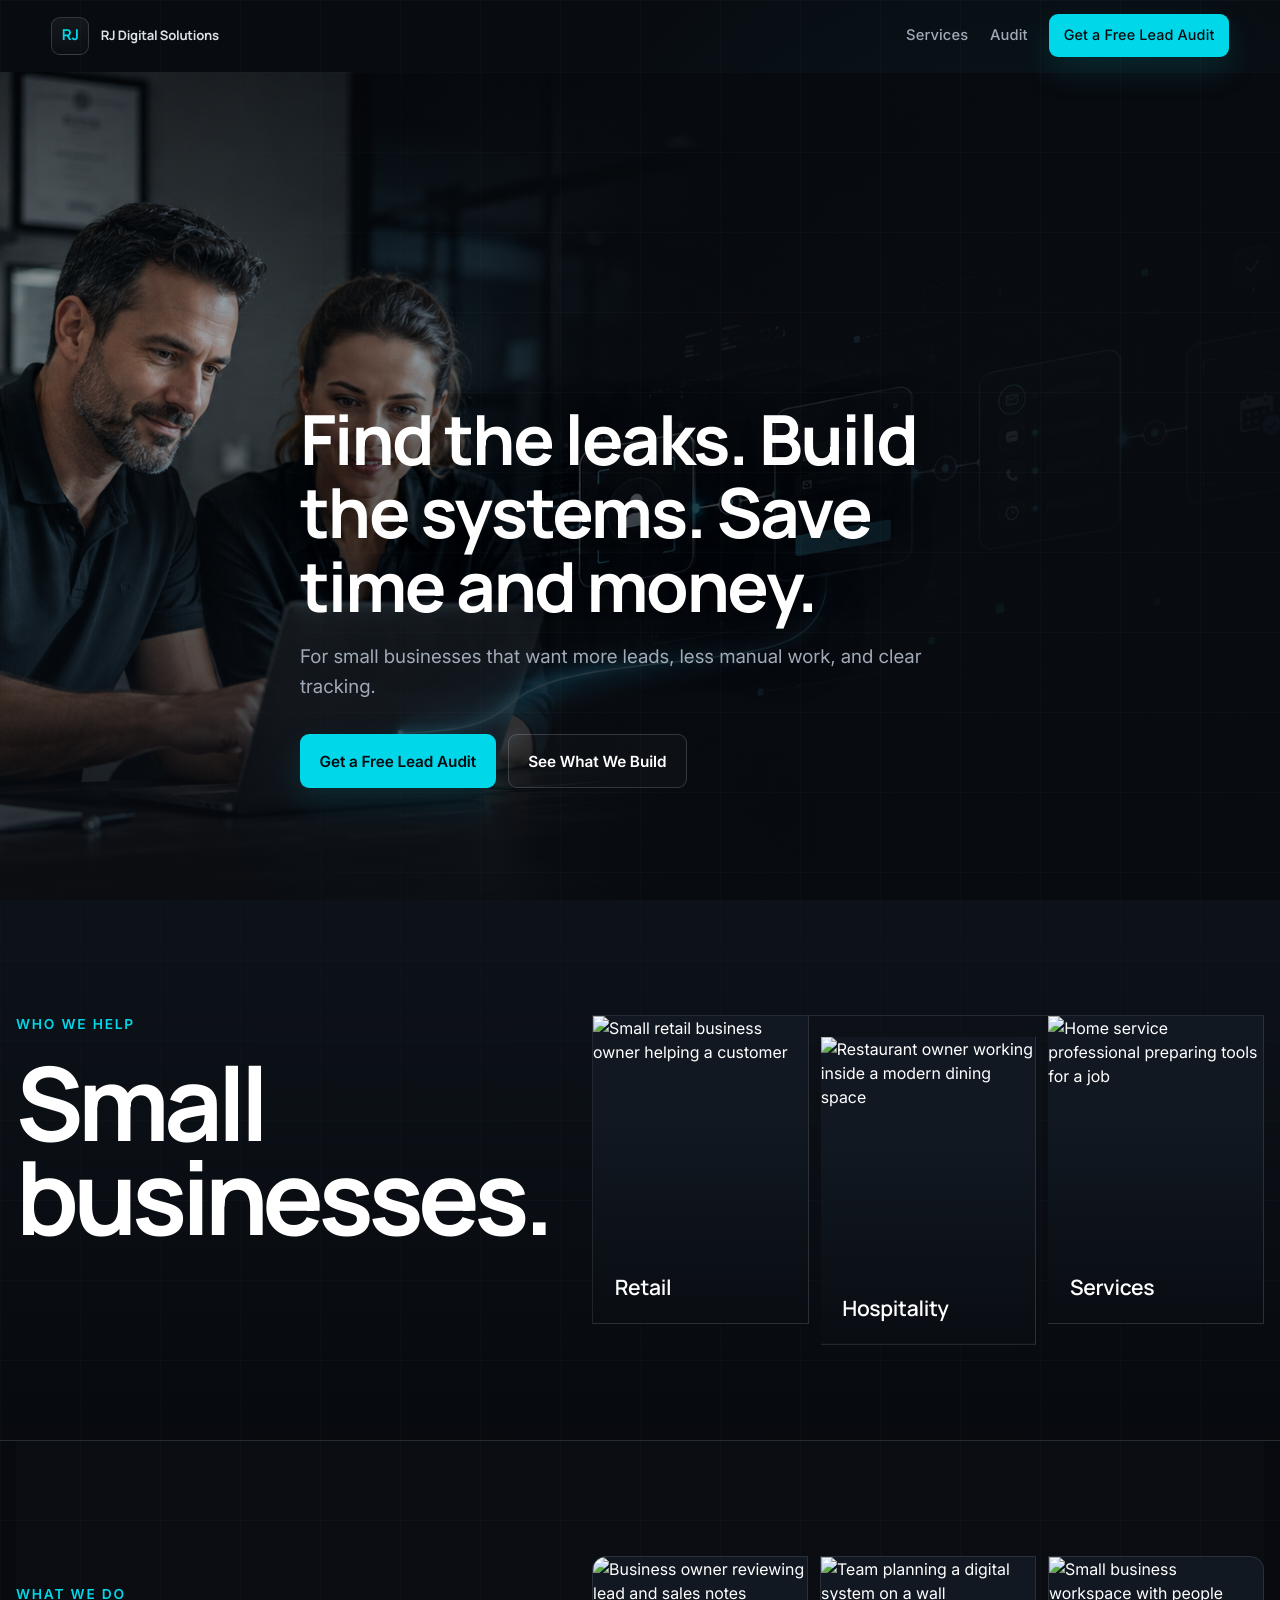
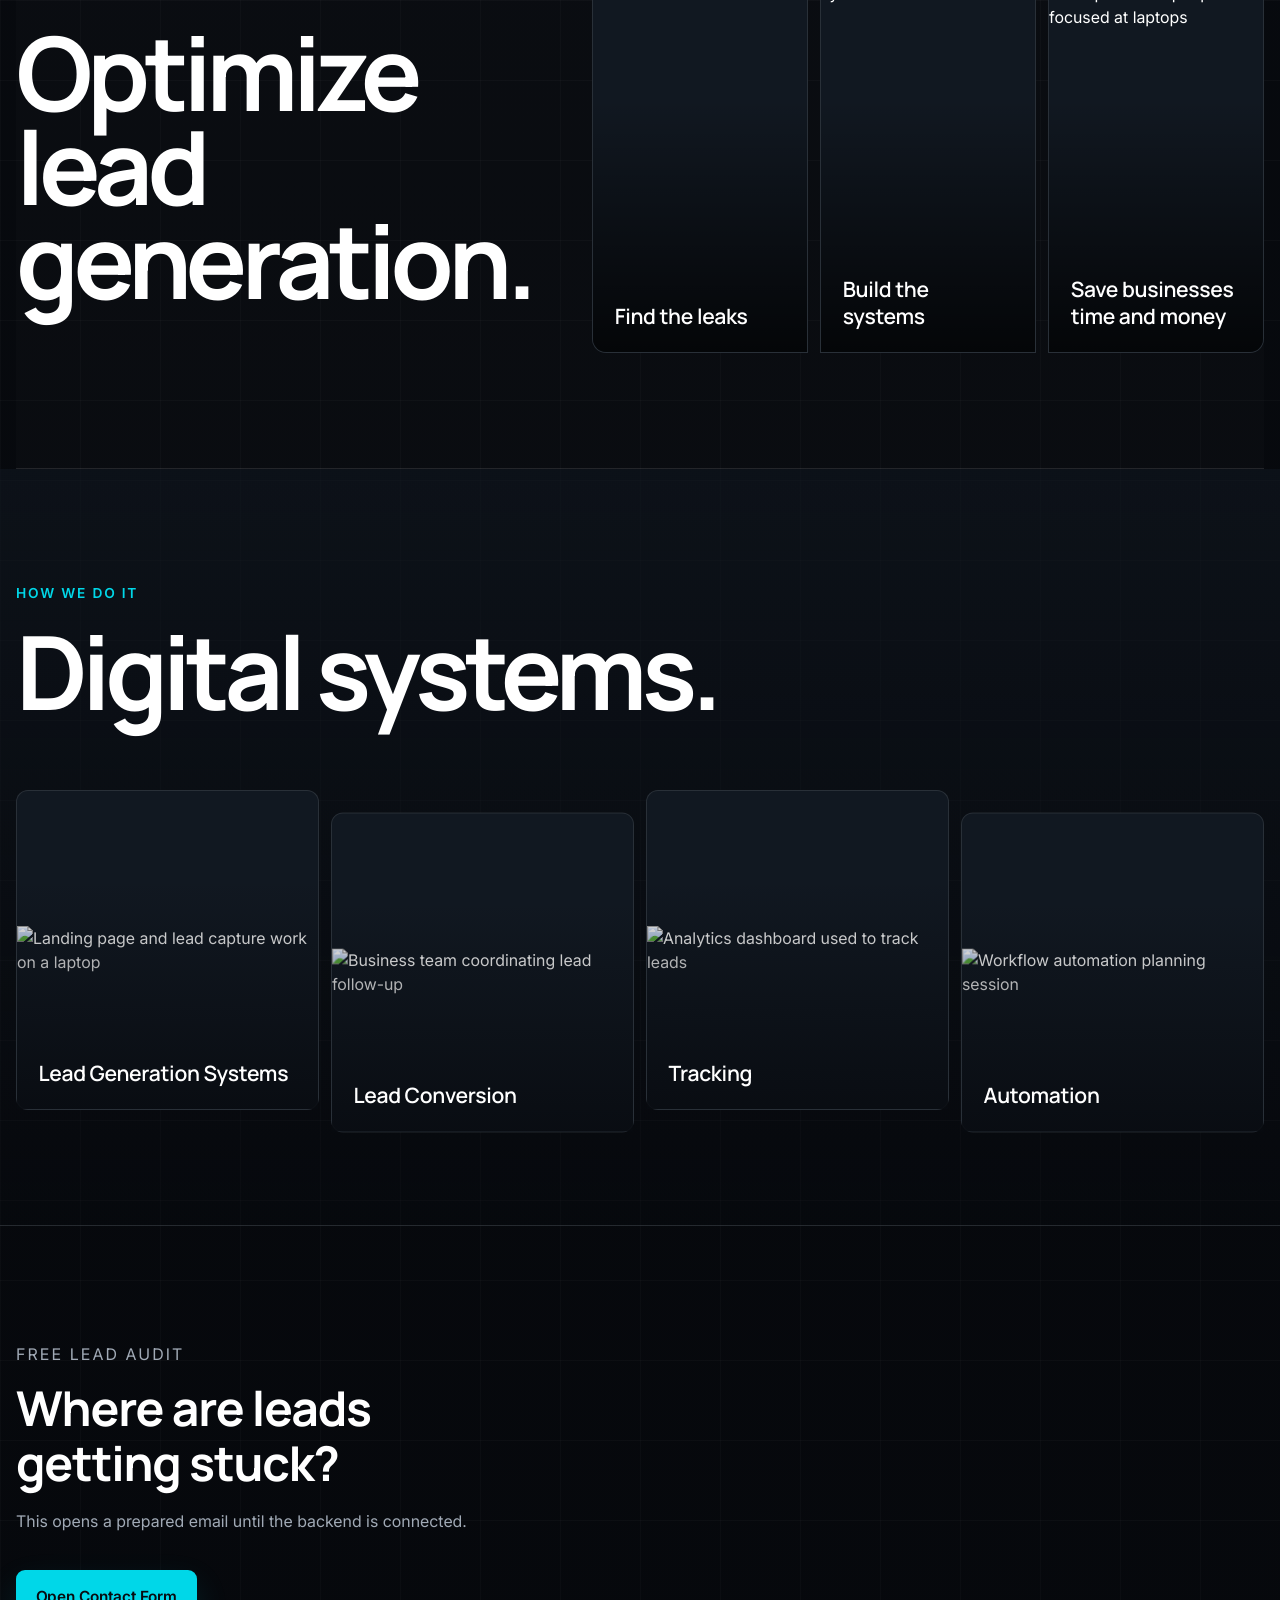
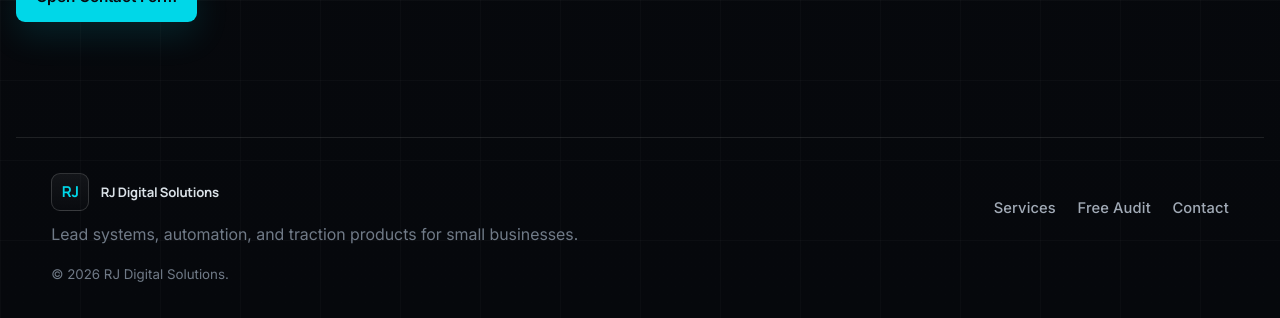
==== index.html @ 37d83371 "Clarify sections and fix service hover menus" ====
<!doctype html>
<html lang="en">
  <head>
    <meta charset="utf-8">
    <meta name="viewport" content="width=device-width, initial-scale=1">
    <title>RJ Digital Solutions | Lead Systems for Service Businesses</title>
    <meta
      name="description"
      content="RJ Digital Solutions helps small businesses find lead leaks, build lead systems, save time, and save money."
    >
    <link rel="canonical" href="https://github.com/jaretpetras/RJ-Digital-Solutions-Website">
    <meta property="og:title" content="RJ Digital Solutions | Lead Systems for Service Businesses">
    <meta property="og:description" content="Find the leaks. Build the systems. Save time and money for small businesses.">
    <meta property="og:type" content="website">
    <meta name="twitter:card" content="summary">
    <link rel="icon" href="assets/favicon.svg" type="image/svg+xml">
    <link rel="preload" href="assets/hero-business-system.png" as="image" fetchpriority="high">
    <link rel="preconnect" href="https://fonts.googleapis.com">
    <link rel="preconnect" href="https://fonts.gstatic.com" crossorigin>
    <link href="https://fonts.googleapis.com/css2?family=Inter:wght@400;500;600&family=Manrope:wght@600;700&display=swap" rel="stylesheet">
    <link rel="stylesheet" href="styles.css">
    <script src="script.js" type="module"></script>
  </head>
  <body>
    <a class="skip-link" href="#main">Skip to content</a>

    <header class="site-header" data-header>
      <a class="brand" href="#top" aria-label="RJ Digital Solutions home">
        <span class="brand-mark" aria-hidden="true">RJ</span>
        <span class="brand-text">RJ Digital Solutions</span>
      </a>

      <button class="menu-toggle" type="button" aria-expanded="false" aria-controls="site-nav" data-menu-toggle>
        <span></span>
        <span></span>
        <span></span>
        <span class="sr-only">Open navigation</span>
      </button>

      <nav class="site-nav" id="site-nav" aria-label="Main navigation" data-nav>
        <a href="#services">Services</a>
        <a href="#lead-audit">Audit</a>
        <a class="nav-cta" href="#lead-audit" data-track="cta_click" data-track-label="header">Get a Free Lead Audit</a>
      </nav>
    </header>

    <main id="main">
      <section class="hero compact-hero" id="top">
        <img
          class="hero-bg"
          src="assets/hero-business-system.png"
          alt="Small business owners reviewing an automated lead system on a laptop"
          fetchpriority="high"
        >
        <div class="hero-copy reveal">
          <h1>Find the leaks. Build the systems. Save time and money.</h1>
          <p class="hero-lede">For small businesses that want more leads, less manual work, and clear tracking.</p>
          <div class="hero-actions" aria-label="Primary actions">
            <a class="button primary" href="#lead-audit" data-track="cta_click" data-track-label="hero">Get a Free Lead Audit</a>
            <a class="button secondary" href="#services">See What We Build</a>
          </div>
        </div>
      </section>

      <section class="section who-section reveal">
        <div class="section-kicker">
          <p class="eyebrow">Who we help</p>
          <h2>Small businesses.</h2>
        </div>
        <div class="who-content">
          <div class="business-gallery" aria-label="Examples of small businesses RJ Digital Solutions helps">
            <figure>
              <img src="https://images.unsplash.com/photo-1556742049-0cfed4f6a45d?auto=format&fit=crop&w=1200&q=82" alt="Small retail business owner helping a customer">
              <figcaption>Retail</figcaption>
            </figure>
            <figure>
              <img src="https://images.unsplash.com/photo-1555396273-367ea4eb4db5?auto=format&fit=crop&w=1000&q=82" alt="Restaurant owner working inside a modern dining space">
              <figcaption>Hospitality</figcaption>
            </figure>
            <figure>
              <img src="https://images.unsplash.com/photo-1621905251189-08b45d6a269e?auto=format&fit=crop&w=1000&q=82" alt="Home service professional preparing tools for a job">
              <figcaption>Services</figcaption>
            </figure>
          </div>
        </div>
      </section>

      <section class="section offer-section reveal">
        <div class="section-kicker">
          <p class="eyebrow">What we do</p>
          <h2>Optimize lead generation.</h2>
        </div>
        <div class="photo-panel-grid what-do-grid">
          <article>
            <img src="https://images.unsplash.com/photo-1551836022-d5d88e9218df?auto=format&fit=crop&w=1000&q=82" alt="Business owner reviewing lead and sales notes">
            <h3>Find the leaks</h3>
          </article>
          <article>
            <img src="https://images.unsplash.com/photo-1552664730-d307ca884978?auto=format&fit=crop&w=1000&q=82" alt="Team planning a digital system on a wall">
            <h3>Build the systems</h3>
          </article>
          <article>
            <img src="https://images.unsplash.com/photo-1497366754035-f200968a6e72?auto=format&fit=crop&w=1000&q=82" alt="Small business workspace with people focused at laptops">
            <h3>Save businesses time and money</h3>
          </article>
        </div>
      </section>

      <section class="section service-menu reveal" id="services">
        <div class="service-menu-heading">
          <p class="eyebrow">How we do it</p>
          <h2>Digital systems.</h2>
        </div>

        <div class="category-grid">
          <article>
            <img src="https://images.unsplash.com/photo-1516321318423-f06f85e504b3?auto=format&fit=crop&w=900&q=82" alt="Landing page and lead capture work on a laptop">
            <h3>Lead Generation Systems</h3>
            <div class="category-details">
              <span>Includes</span>
              <ul>
                <li>Conversion Website / Landing Page</li>
                <li>Lead Capture System</li>
                <li>Local SEO / Google Business Profile</li>
                <li>Review Generation System</li>
              </ul>
              <a href="#lead-audit" data-service="Lead Generation Systems" data-track="service_interest">Choose this</a>
            </div>
          </article>
          <article>
            <img src="https://images.unsplash.com/photo-1521737604893-d14cc237f11d?auto=format&fit=crop&w=900&q=82" alt="Business team coordinating lead follow-up">
            <h3>Lead Conversion</h3>
            <div class="category-details">
              <span>Includes</span>
              <ul>
                <li>Automated Follow-Up System</li>
                <li>Booking System</li>
                <li>Reactivation Campaigns</li>
                <li>Lead Handoff</li>
              </ul>
              <a href="#lead-audit" data-service="Lead Conversion" data-track="service_interest">Choose this</a>
            </div>
          </article>
          <article>
            <img src="https://images.unsplash.com/photo-1551288049-bebda4e38f71?auto=format&fit=crop&w=900&q=82" alt="Analytics dashboard used to track leads">
            <h3>Tracking</h3>
            <div class="category-details">
              <span>Includes</span>
              <ul>
                <li>CRM / Pipeline Setup</li>
                <li>Reporting Dashboard</li>
                <li>Lead Source Tracking</li>
                <li>Pipeline Visibility</li>
              </ul>
              <a href="#lead-audit" data-service="Tracking" data-track="service_interest">Choose this</a>
            </div>
          </article>
          <article>
            <img src="https://images.unsplash.com/photo-1517245386807-bb43f82c33c4?auto=format&fit=crop&w=900&q=82" alt="Workflow automation planning session">
            <h3>Automation</h3>
            <div class="category-details">
              <span>Includes</span>
              <ul>
                <li>Forms and Intake</li>
                <li>Notifications and Routing</li>
                <li>Email / SMS Follow-Up</li>
                <li>Reminders and Confirmations</li>
              </ul>
              <a href="#lead-audit" data-service="Automation" data-track="service_interest">Choose this</a>
            </div>
          </article>
        </div>
      </section>

      <section class="form-section reveal" id="lead-audit">
        <div class="form-intro">
          <p class="eyebrow">Free lead audit</p>
          <h2>Where are leads getting stuck?</h2>
          <p>This opens a prepared email until the backend is connected.</p>
          <button class="button primary form-toggle" type="button" aria-expanded="false" aria-controls="audit-form-panel" data-form-toggle>
            Open Contact Form
          </button>
        </div>

        <div class="form-panel" id="audit-form-panel" hidden data-form-panel>
          <form class="audit-form" novalidate data-audit-form>
            <div class="honeypot" aria-hidden="true">
              <label for="company-url">Company URL</label>
              <input id="company-url" name="companyUrl" type="text" tabindex="-1" autocomplete="off">
            </div>

            <input type="hidden" name="serviceInterest" data-service-interest>

            <div class="field">
              <label for="full-name">Full name</label>
              <input id="full-name" name="fullName" type="text" autocomplete="name" required>
              <p class="field-error" id="full-name-error"></p>
            </div>

            <div class="field">
              <label for="business-name">Business</label>
              <input id="business-name" name="businessName" type="text" autocomplete="organization" required>
              <p class="field-error" id="business-name-error"></p>
            </div>

            <div class="field">
              <label for="email-address">Email</label>
              <input id="email-address" name="emailAddress" type="email" autocomplete="email" required>
              <p class="field-error" id="email-address-error"></p>
            </div>

            <div class="field">
              <label for="phone-number">Phone</label>
              <input id="phone-number" name="phoneNumber" type="tel" autocomplete="tel" required>
              <p class="field-error" id="phone-number-error"></p>
            </div>

            <div class="field">
              <label for="business-website">Website or social profile</label>
              <input id="business-website" name="businessWebsite" type="url" autocomplete="url" placeholder="https://example.com" required>
              <p class="field-error" id="business-website-error"></p>
            </div>

            <div class="field">
              <label for="lead-volume">Approx. monthly lead volume</label>
              <input id="lead-volume" name="leadVolume" type="text" placeholder="Example: 20-50 leads/month" required>
              <p class="field-error" id="lead-volume-error"></p>
            </div>

            <div class="field full">
              <label for="lead-challenge">What do you want help with?</label>
              <textarea id="lead-challenge" name="leadChallenge" rows="4" placeholder="Lead leaks, website, follow-up, booking, CRM, reviews, local SEO, social media traction..." required></textarea>
              <p class="field-error" id="lead-challenge-error"></p>
            </div>

            <div class="form-status" role="status" aria-live="polite" data-form-status></div>
            <button class="button primary submit-button" type="submit" data-submit-button data-track="form_submit_click">Request My Free Lead Audit</button>
          </form>
        </div>
      </section>
    </main>

    <footer class="site-footer">
      <div>
        <a class="brand" href="#top" aria-label="RJ Digital Solutions home">
          <span class="brand-mark" aria-hidden="true">RJ</span>
          <span class="brand-text">RJ Digital Solutions</span>
        </a>
        <p>Lead systems, automation, and traction products for small businesses.</p>
      </div>
      <nav class="footer-links" aria-label="Footer navigation">
        <a href="#services">Services</a>
        <a href="#lead-audit">Free Audit</a>
        <a href="mailto:hello@rjdigitalsolutions.com">Contact</a>
      </nav>
      <small>&copy; <span data-year></span> RJ Digital Solutions.</small>
    </footer>
  </body>
</html>
---- styles.css ----
:root {
  color-scheme: dark;
  --bg: #080b10;
  --bg-2: #0c1118;
  --surface: #111821;
  --surface-2: #0e141c;
  --text: #ffffff;
  --soft-text: #dbe2e8;
  --muted: #a1aab6;
  --dim: #707a87;
  --line: rgba(255, 255, 255, 0.1);
  --line-strong: rgba(255, 255, 255, 0.16);
  --cyan: #00d7e8;
  --cyan-hover: #22e4f2;
  --cyan-soft: rgba(0, 215, 232, 0.1);
  --cyan-line: rgba(0, 215, 232, 0.42);
  --success: #4ade80;
  --error: #ff8a8a;
  --max: 1320px;
  --pad: clamp(1rem, 4vw, 4rem);
  --font-body: "Inter", sans-serif;
  --font-display: "Manrope", sans-serif;
  --tracking-tight: -0.03em;
  --tracking-subtle: -0.015em;
  --tracking-label: 0.13em;
  --hero-size: clamp(4rem, 5.4vw, 4.5rem);
  --section-title-size: clamp(2.5rem, 3.8vw, 3rem);
  --card-title-size: clamp(1.25rem, 1.65vw, 1.5rem);
  --body-size: clamp(1rem, 1.2vw, 1.125rem);
  --caption-size: clamp(0.75rem, 0.9vw, 0.875rem);
}

* {
  box-sizing: border-box;
}

html {
  scroll-behavior: smooth;
}

body {
  min-width: 320px;
  margin: 0;
  overflow-x: hidden;
  background:
    linear-gradient(rgba(255, 255, 255, 0.022) 1px, transparent 1px),
    linear-gradient(90deg, rgba(255, 255, 255, 0.018) 1px, transparent 1px),
    radial-gradient(circle at 78% 10%, rgba(0, 215, 232, 0.075), transparent 32rem),
    linear-gradient(180deg, var(--bg) 0%, #06080c 100%);
  background-size: 80px 80px, 80px 80px, auto, auto;
  color: var(--text);
  font-family: var(--font-body);
  line-height: 1.5;
  text-rendering: geometricPrecision;
}

main {
  display: grid;
  gap: 0;
}

body.menu-open {
  overflow: hidden;
}

a {
  color: inherit;
}

button,
input,
textarea {
  font: inherit;
}

img {
  max-width: 100%;
}

.sr-only {
  position: absolute;
  width: 1px;
  height: 1px;
  overflow: hidden;
  clip: rect(0, 0, 0, 0);
  white-space: nowrap;
}

.skip-link {
  position: absolute;
  left: 1rem;
  top: -4rem;
  z-index: 40;
  border-radius: 8px;
  background: var(--cyan);
  color: var(--bg);
  padding: 0.75rem 1rem;
  font-weight: 600;
}

.skip-link:focus {
  top: 1rem;
}

:focus-visible {
  outline: 2px solid var(--cyan);
  outline-offset: 4px;
}

.site-header {
  position: sticky;
  top: 0;
  z-index: 30;
  display: flex;
  align-items: center;
  justify-content: space-between;
  gap: 1.25rem;
  min-height: 72px;
  padding: 0.78rem var(--pad);
  background: rgba(8, 11, 16, 0);
  border-bottom: 1px solid transparent;
  backdrop-filter: blur(0);
  transition: background 220ms ease, border-color 220ms ease, backdrop-filter 220ms ease;
}

.site-header.scrolled,
.menu-open .site-header {
  background: rgba(8, 11, 16, 0.9);
  border-bottom-color: var(--line);
  backdrop-filter: blur(18px);
}

.brand {
  display: inline-flex;
  align-items: center;
  gap: 0.72rem;
  min-height: 44px;
  text-decoration: none;
}

.brand-mark {
  display: grid;
  width: 38px;
  height: 38px;
  place-items: center;
  border: 1px solid var(--line-strong);
  border-radius: 9px;
  background: linear-gradient(180deg, rgba(255, 255, 255, 0.055), rgba(255, 255, 255, 0.015));
  color: var(--cyan);
  font-family: var(--font-display);
  font-size: 0.94rem;
  font-weight: 700;
  letter-spacing: -0.02em;
}

.brand-text {
  color: var(--soft-text);
  font-family: var(--font-display);
  font-size: 0.82rem;
  font-weight: 700;
  letter-spacing: -0.02em;
}

.site-nav,
.footer-links {
  display: flex;
  align-items: center;
  gap: clamp(0.7rem, 1.7vw, 1.35rem);
}

.site-nav a,
.footer-links a {
  color: var(--muted);
  font-family: var(--font-body);
  font-size: 0.92rem;
  font-weight: 500;
  letter-spacing: 0.01em;
  text-decoration: none;
  transition: color 160ms ease, border-color 160ms ease, background 160ms ease;
}

.site-nav a:hover,
.footer-links a:hover {
  color: var(--text);
}

.button,
.nav-cta {
  display: inline-flex;
  align-items: center;
  justify-content: center;
  min-height: 52px;
  border: 0;
  border-radius: 9px;
  padding: 0.9rem 1.22rem;
  font-family: var(--font-body);
  font-size: 0.96rem;
  font-weight: 600;
  letter-spacing: -0.005em;
  text-decoration: none;
  white-space: nowrap;
  cursor: pointer;
  transition: transform 160ms ease, background 160ms ease, border-color 160ms ease, color 160ms ease;
}

.nav-cta {
  min-height: 42px;
  padding: 0.68rem 0.9rem;
  font-size: 0.9rem !important;
}

.button.primary,
.nav-cta {
  background: var(--cyan);
  color: var(--bg) !important;
  box-shadow: 0 14px 34px rgba(0, 215, 232, 0.12);
}

.button.primary:hover,
.nav-cta:hover {
  background: var(--cyan-hover);
}

.button.secondary {
  border: 1px solid var(--line-strong);
  background: rgba(255, 255, 255, 0.025);
  color: var(--text);
}

.button.secondary:hover {
  border-color: rgba(255, 255, 255, 0.28);
  background: rgba(255, 255, 255, 0.06);
}

.button:hover,
.nav-cta:hover {
  transform: translateY(-1px);
}

.menu-toggle {
  display: none;
  position: relative;
  width: 46px;
  height: 46px;
  align-items: center;
  justify-content: center;
  border: 1px solid var(--line);
  border-radius: 9px;
  background: rgba(255, 255, 255, 0.04);
  color: var(--text);
}

.menu-toggle span:not(.sr-only) {
  position: absolute;
  width: 19px;
  height: 2px;
  border-radius: 99px;
  background: currentColor;
  transition: transform 180ms ease, opacity 180ms ease;
}

.menu-toggle span:nth-child(1) {
  transform: translateY(-6px);
}

.menu-toggle span:nth-child(3) {
  transform: translateY(6px);
}

.menu-toggle[aria-expanded="true"] span:nth-child(1) {
  transform: rotate(45deg);
}

.menu-toggle[aria-expanded="true"] span:nth-child(2) {
  opacity: 0;
}

.menu-toggle[aria-expanded="true"] span:nth-child(3) {
  transform: rotate(-45deg);
}

.hero,
.section,
.solutions,
.final-cta,
.form-section {
  width: min(var(--max), calc(100% - 2rem));
  margin: 0 auto;
}

.hero {
  position: relative;
  display: grid;
  width: 100%;
  max-width: none;
  grid-template-columns: minmax(var(--pad), 1fr) minmax(0, 680px) minmax(var(--pad), 1fr);
  align-items: end;
  min-height: calc(100vh - 72px);
  overflow: hidden;
  padding: clamp(7rem, 13vw, 10rem) 0 clamp(4rem, 9vw, 7rem);
  isolation: isolate;
}

.hero::before,
.hero::after {
  position: absolute;
  inset: 0;
  z-index: 1;
  content: "";
  pointer-events: none;
}

.hero::before {
  background:
    linear-gradient(90deg, rgba(8, 11, 16, 0.08) 0%, rgba(8, 11, 16, 0.42) 42%, rgba(8, 11, 16, 0.88) 72%, rgba(8, 11, 16, 0.96) 100%),
    linear-gradient(180deg, rgba(8, 11, 16, 0.36) 0%, transparent 34%, rgba(8, 11, 16, 0.82) 100%);
}

.hero::after {
  background:
    linear-gradient(rgba(255, 255, 255, 0.025) 1px, transparent 1px),
    linear-gradient(90deg, rgba(255, 255, 255, 0.02) 1px, transparent 1px);
  background-size: 80px 80px;
  mask-image: linear-gradient(90deg, transparent, black 45%, black);
}

.hero-bg {
  position: absolute;
  inset: 0;
  z-index: 0;
  width: 100%;
  height: 100%;
  object-fit: cover;
  object-position: center;
}

.compact-hero {
  min-height: calc(100vh - 72px);
}

.eyebrow {
  margin: 0 0 0.9rem;
  color: var(--cyan);
  font-family: var(--font-body);
  font-size: clamp(0.75rem, 0.88vw, 0.82rem);
  font-weight: 600;
  letter-spacing: var(--tracking-label);
  text-transform: uppercase;
}

h1,
h2,
h3,
p {
  margin-top: 0;
}

h1,
h2,
h3 {
  color: var(--text);
  font-family: var(--font-display);
}

h1 {
  max-width: 720px;
  margin-bottom: 1.25rem;
  font-size: var(--hero-size);
  font-weight: 700;
  letter-spacing: var(--tracking-tight);
  line-height: 1.06;
  text-wrap: balance;
}

h2 {
  margin-bottom: 1rem;
  font-size: var(--section-title-size);
  font-weight: 700;
  letter-spacing: -0.025em;
  line-height: 1.14;
  text-wrap: balance;
}

h3 {
  margin-bottom: 0.42rem;
  font-size: var(--card-title-size);
  font-weight: 600;
  letter-spacing: var(--tracking-subtle);
  line-height: 1.25;
  text-wrap: balance;
}

.hero-lede,
.section-lede,
.solution-copy p,
.final-cta p,
.form-intro p {
  color: var(--muted);
  font-family: var(--font-body);
  font-size: var(--body-size);
  font-weight: 400;
  line-height: 1.66;
}

.hero-lede {
  max-width: 660px;
  font-size: clamp(1.18rem, 1.45vw, 1.3rem);
  line-height: 1.6;
}

.hero-actions {
  display: flex;
  flex-wrap: wrap;
  gap: 0.75rem;
  margin-top: 2rem;
}

.hero-copy {
  position: relative;
  z-index: 2;
  grid-column: 2;
  justify-self: end;
  max-width: 680px;
  padding: 0 var(--pad) 0 0;
}

.hero-copy h1 {
  text-shadow: 0 18px 60px rgba(0, 0, 0, 0.62);
}

.hero-visual {
  position: relative;
  min-height: clamp(430px, 43vw, 590px);
  overflow: hidden;
  border-radius: 16px;
  isolation: isolate;
}

.hero-visual::before,
.hero-visual::after {
  position: absolute;
  inset: 0;
  z-index: 2;
  content: "";
  pointer-events: none;
}

.hero-visual::before {
  border: 1px solid var(--line);
  border-radius: inherit;
  background:
    radial-gradient(circle at 70% 45%, rgba(0, 215, 232, 0.1), transparent 20rem),
    linear-gradient(90deg, rgba(8, 11, 16, 0.5), transparent 22%),
    linear-gradient(180deg, transparent 74%, rgba(8, 11, 16, 0.55));
}

.hero-visual::after {
  box-shadow: inset 0 0 0 1px rgba(255, 255, 255, 0.045), inset 0 0 80px rgba(0, 0, 0, 0.42);
  border-radius: inherit;
}

.hero-visual img {
  display: block;
  width: 100%;
  height: 100%;
  min-height: inherit;
  object-fit: cover;
  object-position: center right;
  transform: scale(1.025);
}

.hero-grid {
  position: absolute;
  inset: 0;
  z-index: 1;
  background:
    linear-gradient(rgba(255, 255, 255, 0.035) 1px, transparent 1px),
    linear-gradient(90deg, rgba(255, 255, 255, 0.028) 1px, transparent 1px);
  background-size: 56px 56px;
  mask-image: radial-gradient(circle at 58% 50%, black, transparent 70%);
  pointer-events: none;
}

.system-status {
  position: absolute;
  right: 1rem;
  bottom: 1rem;
  z-index: 3;
  display: inline-flex;
  align-items: center;
  gap: 0.55rem;
  border: 1px solid var(--line-strong);
  border-radius: 999px;
  background: rgba(8, 11, 16, 0.72);
  color: var(--soft-text);
  font-family: var(--font-body);
  font-size: var(--caption-size);
  font-weight: 500;
  padding: 0.62rem 0.78rem;
  backdrop-filter: blur(12px);
}

.system-status span {
  width: 8px;
  height: 8px;
  border-radius: 999px;
  background: var(--success);
  box-shadow: 0 0 16px rgba(74, 222, 128, 0.55);
}

.capability-strip {
  display: grid;
  grid-template-columns: repeat(5, minmax(0, 1fr));
  border-top: 1px solid var(--line);
  border-bottom: 1px solid var(--line);
}

.capability-strip span {
  position: relative;
  display: flex;
  align-items: center;
  gap: 0.72rem;
  min-height: 74px;
  border-right: 1px solid var(--line);
  color: var(--muted);
  font-family: var(--font-body);
  font-size: clamp(0.78rem, 1vw, 0.86rem);
  font-weight: 500;
  letter-spacing: 0.04em;
  padding: 0 1rem;
  text-transform: uppercase;
}

.capability-strip svg {
  flex: 0 0 auto;
  width: 20px;
  height: 20px;
  color: var(--cyan);
  fill: none;
  stroke: currentColor;
  stroke-linecap: round;
  stroke-linejoin: round;
  stroke-width: 1.8;
}

.capability-strip span:last-child {
  border-right: 0;
}

.section,
.final-cta,
.form-section {
  border-bottom: 1px solid var(--line);
  padding: clamp(4.5rem, 9vw, 7.5rem) 0;
}

.who-section,
.service-menu {
  width: 100%;
  max-width: none;
  background: linear-gradient(180deg, rgba(17, 24, 33, 0.58), rgba(8, 11, 16, 0.2));
  padding-left: max(1rem, calc((100vw - var(--max)) / 2));
  padding-right: max(1rem, calc((100vw - var(--max)) / 2));
}

.offer-section {
  background: rgba(255, 255, 255, 0.015);
}

.offer-section,
.who-section,
.timeline-section,
.why-section,
.form-section {
  display: grid;
  grid-template-columns: minmax(0, 0.84fr) minmax(0, 1.16fr);
  gap: clamp(2.5rem, 7vw, 6rem);
  align-items: start;
}

.section-kicker {
  position: sticky;
  top: 110px;
}

.offer-section .section-kicker {
  align-self: center;
}

.section-kicker .eyebrow,
.service-menu-heading .eyebrow {
  margin-bottom: 1.2rem;
  font-size: clamp(0.86rem, 1vw, 0.98rem);
  letter-spacing: var(--tracking-label);
}

.section-kicker h2,
.service-menu-heading h2 {
  font-size: clamp(4.5rem, 8vw, 7rem);
  letter-spacing: -0.055em;
  line-height: 0.92;
}

.who-section .section-kicker h2 {
  max-width: 560px;
}

.section-lede {
  max-width: 560px;
}

.who-content {
  display: grid;
  gap: clamp(1.6rem, 3vw, 2.4rem);
}

.business-gallery {
  display: grid;
  grid-template-columns: repeat(3, minmax(0, 1fr));
  gap: 0.75rem;
  border-top: 1px solid var(--line);
  border-left: 1px solid var(--line);
}

.business-gallery figure {
  position: relative;
  min-height: clamp(270px, 24vw, 360px);
  overflow: hidden;
  border-right: 1px solid var(--line);
  border-bottom: 1px solid var(--line);
  margin: 0;
  background: var(--surface);
  transition: border-color 160ms ease, transform 160ms ease;
}

.business-gallery figure:nth-child(2) {
  transform: translateY(1.3rem);
}

.business-gallery figure:hover {
  z-index: 2;
  border-color: var(--line-strong);
  transform: translateY(-2px);
}

.business-gallery figure:nth-child(2):hover {
  transform: translateY(1rem);
}

.business-gallery figure::after {
  position: absolute;
  inset: 0;
  background: linear-gradient(180deg, transparent 34%, rgba(8, 11, 16, 0.86));
  content: "";
}

.business-gallery img {
  display: block;
  width: 100%;
  height: 100%;
  min-height: inherit;
  object-fit: cover;
  filter: saturate(0.9) contrast(1.05);
  transition: transform 220ms ease, filter 220ms ease;
}

.business-gallery figure:hover img {
  filter: saturate(1) contrast(1.08);
  transform: scale(1.025);
}

.business-gallery figcaption {
  position: absolute;
  left: clamp(1rem, 2vw, 1.35rem);
  right: clamp(1rem, 2vw, 1.35rem);
  bottom: clamp(1rem, 2vw, 1.35rem);
  z-index: 1;
  color: var(--text);
  font-family: var(--font-display);
  font-size: var(--card-title-size);
  font-weight: 600;
  letter-spacing: var(--tracking-subtle);
  line-height: 1.25;
}

.offer-list {
  display: grid;
}

.photo-panel-grid {
  display: grid;
  grid-template-columns: repeat(3, minmax(0, 1fr));
  gap: 0.75rem;
}

.what-do-grid {
  align-items: stretch;
}

.photo-panel-grid article {
  position: relative;
  min-height: clamp(285px, 26vw, 370px);
  overflow: hidden;
  border: 1px solid var(--line);
  border-radius: 0;
  background: var(--surface);
}

.what-do-grid article:nth-child(1) {
  border-radius: 14px 0 0 14px;
}

.what-do-grid article:nth-child(2) {
  min-height: clamp(340px, 31vw, 460px);
}

.what-do-grid article:nth-child(3) {
  border-radius: 0 14px 14px 0;
}

.photo-panel-grid article::after {
  position: absolute;
  inset: 0;
  background: linear-gradient(180deg, transparent 36%, rgba(0, 0, 0, 0.76));
  content: "";
}

.photo-panel-grid img,
.category-grid article > img {
  display: block;
  width: 100%;
  height: 100%;
  object-fit: cover;
  filter: saturate(0.92) contrast(1.04);
  transition: transform 220ms ease, filter 220ms ease;
}

.photo-panel-grid article:hover img,
.category-grid article:hover > img {
  filter: saturate(1) contrast(1.08);
  transform: scale(1.025);
}

.photo-panel-grid h3 {
  position: absolute;
  left: clamp(1rem, 2vw, 1.35rem);
  right: clamp(1rem, 2vw, 1.35rem);
  bottom: clamp(1rem, 2vw, 1.35rem);
  z-index: 1;
  max-width: 300px;
  margin: 0;
  font-size: var(--card-title-size);
  line-height: 1.25;
}

.offer-list article {
  display: grid;
  grid-template-columns: 92px 1fr;
  gap: clamp(1rem, 2vw, 1.75rem);
  border-top: 1px solid var(--line);
  padding: 1.55rem 0;
  transition: border-color 180ms ease, transform 180ms ease;
}

.offer-list article:last-child {
  border-bottom: 1px solid var(--line);
}

.offer-list article:hover {
  border-top-color: var(--line-strong);
  transform: translateX(4px);
}

.offer-list span,
.solution-number,
.timeline > li > span {
  color: rgba(255, 255, 255, 0.28);
  font-family: var(--font-display);
  font-size: clamp(2.25rem, 4vw, 4rem);
  font-weight: 700;
  letter-spacing: var(--tracking-tight);
  line-height: 1;
}

.offer-list p,
.timeline p,
.benefit-grid p {
  margin: 0;
  color: var(--muted);
}

.system-showcase {
  text-align: center;
}

.showcase-heading {
  max-width: 820px;
  margin: 0 auto clamp(2rem, 5vw, 4rem);
}

.showcase-heading p:not(.eyebrow) {
  max-width: 680px;
  margin: 0 auto;
  color: var(--muted);
  font-size: var(--body-size);
  line-height: 1.65;
}

.showcase-frame {
  position: relative;
  min-height: clamp(420px, 44vw, 600px);
  overflow: hidden;
  border: 1px solid var(--line-strong);
  border-radius: 16px;
  background:
    linear-gradient(rgba(255, 255, 255, 0.035) 1px, transparent 1px),
    linear-gradient(90deg, rgba(255, 255, 255, 0.026) 1px, transparent 1px),
    radial-gradient(circle at 50% 45%, rgba(0, 215, 232, 0.105), transparent 24rem),
    var(--surface-2);
  background-size: 68px 68px, 68px 68px, auto, auto;
}

.showcase-frame::before,
.showcase-frame::after {
  position: absolute;
  left: 12%;
  right: 12%;
  top: 50%;
  height: 1px;
  background: linear-gradient(90deg, transparent, var(--cyan-line), transparent);
  content: "";
}

.showcase-frame::after {
  left: 50%;
  right: auto;
  top: 12%;
  bottom: 12%;
  width: 1px;
  height: auto;
}

.system-node,
.system-core {
  position: absolute;
  z-index: 2;
  border: 1px solid var(--line);
  border-radius: 14px;
  background: rgba(17, 24, 33, 0.76);
  backdrop-filter: blur(12px);
}

.system-node {
  display: grid;
  gap: 0.35rem;
  width: min(190px, 30vw);
  padding: 1.05rem;
  text-align: left;
}

.system-node span {
  color: var(--dim);
  font-family: var(--font-body);
  font-size: var(--caption-size);
  font-weight: 500;
}

.system-node strong,
.system-core strong {
  color: var(--soft-text);
  font-family: var(--font-display);
}

.system-node.active {
  border-color: var(--cyan-line);
  box-shadow: inset 0 0 0 1px rgba(0, 215, 232, 0.1);
}

.node-a {
  left: 7%;
  top: 16%;
}

.node-b {
  right: 12%;
  top: 14%;
}

.node-c {
  left: 12%;
  bottom: 15%;
}

.node-d {
  right: 7%;
  bottom: 16%;
}

.system-core {
  left: 50%;
  top: 50%;
  display: grid;
  width: min(360px, calc(100% - 2rem));
  gap: 0.75rem;
  padding: 1.4rem;
  text-align: center;
  transform: translate(-50%, -50%);
}

.system-core span {
  width: 42px;
  height: 42px;
  margin: 0 auto;
  border: 1px solid var(--cyan-line);
  border-radius: 12px;
  background:
    linear-gradient(90deg, transparent 48%, rgba(0, 215, 232, 0.5) 49%, rgba(0, 215, 232, 0.5) 51%, transparent 52%),
    linear-gradient(transparent 48%, rgba(0, 215, 232, 0.5) 49%, rgba(0, 215, 232, 0.5) 51%, transparent 52%),
    var(--cyan-soft);
}

.system-core p {
  margin: 0;
  color: var(--muted);
  font-size: 0.95rem;
}

.stage-sequence {
  display: flex;
  justify-content: center;
  gap: 0;
  margin: 1.2rem 0 0;
  padding: 0;
  list-style: none;
}

.stage-sequence li {
  position: relative;
  display: flex;
  align-items: center;
  color: var(--dim);
  font-family: var(--font-body);
  font-size: var(--caption-size);
  font-weight: 500;
  letter-spacing: 0.08em;
  text-transform: uppercase;
}

.stage-sequence li + li::before {
  width: clamp(1.6rem, 5vw, 4.5rem);
  height: 1px;
  margin: 0 0.8rem;
  background: var(--line-strong);
  content: "";
}

.stage-sequence .active {
  color: var(--cyan);
}

.compare-section,
.objection-section,
.proof-section {
  display: grid;
  grid-template-columns: minmax(0, 0.84fr) minmax(0, 1.16fr);
  gap: clamp(2.5rem, 7vw, 6rem);
  align-items: start;
}

.comparison-grid,
.objection-list {
  display: grid;
  gap: 1rem;
}

.comparison-grid {
  grid-template-columns: repeat(2, minmax(0, 1fr));
}

.comparison-grid article,
.objection-list article,
.proof-placeholder {
  border: 1px solid var(--line);
  border-radius: 16px;
  background: rgba(17, 24, 33, 0.48);
  padding: clamp(1rem, 2vw, 1.35rem);
}

.comparison-grid .with-system {
  border-color: var(--cyan-line);
  background: linear-gradient(180deg, rgba(0, 215, 232, 0.08), rgba(17, 24, 33, 0.48));
}

.comparison-label {
  margin-bottom: 1rem;
  color: var(--cyan);
  font-family: var(--font-body);
  font-size: 0.78rem;
  font-weight: 600;
  letter-spacing: 0.12em;
  text-transform: uppercase;
}

.comparison-grid ol {
  display: grid;
  gap: 0.7rem;
  margin: 0;
  padding: 0;
  list-style: none;
}

.comparison-grid li {
  position: relative;
  color: var(--soft-text);
  font-weight: 700;
  padding-left: 1.35rem;
}

.comparison-grid li::before {
  position: absolute;
  left: 0;
  top: 0.7em;
  width: 0.5rem;
  height: 1px;
  background: var(--line-strong);
  content: "";
}

.comparison-grid .with-system li::before {
  background: var(--cyan);
}

.objection-list article {
  border-width: 1px 0 0;
  border-radius: 0;
  background: transparent;
  padding: 1.25rem 0;
}

.objection-list article:last-child {
  border-bottom: 1px solid var(--line);
}

.objection-list p,
.proof-placeholder p {
  margin: 0;
  color: var(--muted);
}

.proof-section {
  align-items: center;
}

.proof-placeholder {
  border-style: dashed;
}

.proof-placeholder strong {
  display: block;
  margin-bottom: 0.6rem;
  color: var(--soft-text);
  font-family: var(--font-display);
  font-size: var(--card-title-size);
  font-weight: 600;
  letter-spacing: var(--tracking-subtle);
}

.solutions {
  border-bottom: 1px solid var(--line);
}

.service-menu {
  display: grid;
  gap: clamp(2rem, 5vw, 3.5rem);
}

.service-menu-heading {
  max-width: 860px;
}

.service-menu-heading p:not(.eyebrow) {
  color: var(--muted);
  font-size: var(--body-size);
  line-height: 1.65;
}

.service-grid,
.category-grid {
  display: grid;
  grid-template-columns: repeat(4, minmax(0, 1fr));
  border-top: 1px solid var(--line);
  border-left: 1px solid var(--line);
}

.service-grid article,
.category-grid article {
  position: relative;
  display: grid;
  min-height: 255px;
  align-content: center;
  justify-items: start;
  overflow: visible;
  border-right: 1px solid var(--line);
  border-bottom: 1px solid var(--line);
  background: var(--surface);
  padding: 0;
  transition: background 160ms ease, border-color 160ms ease, transform 160ms ease;
}

.category-grid article::after {
  position: absolute;
  inset: 0;
  background: linear-gradient(180deg, transparent 28%, rgba(8, 11, 16, 0.86));
  content: "";
  pointer-events: none;
}

.service-grid article:hover,
.category-grid article:hover,
.category-grid article:focus-within {
  z-index: 4;
  border-color: var(--line-strong);
  background: rgba(17, 24, 33, 0.58);
  transform: translateY(-2px);
}

.service-grid .featured-service,
.category-grid .featured-service {
  border-color: var(--cyan-line);
  background: linear-gradient(180deg, rgba(0, 215, 232, 0.1), rgba(17, 24, 33, 0.42));
}

.service-grid h3,
.category-grid h3 {
  font-size: var(--card-title-size);
}

.category-grid > article > h3 {
  position: absolute;
  left: clamp(1rem, 2vw, 1.35rem);
  right: clamp(1rem, 2vw, 1.35rem);
  bottom: clamp(1rem, 2vw, 1.35rem);
  z-index: 1;
  margin: 0;
}

.service-grid p,
.category-grid p {
  margin-bottom: 1.4rem;
  color: var(--muted);
}

.service-grid a,
.category-grid a {
  align-self: end;
  justify-self: start;
  color: var(--cyan);
  font-family: var(--font-body);
  font-size: 0.9rem;
  font-weight: 600;
  letter-spacing: -0.005em;
  text-decoration: none;
}

.service-grid a:hover,
.category-grid a:hover {
  color: var(--cyan-hover);
}

.category-grid {
  grid-template-columns: repeat(4, minmax(0, 1fr));
  gap: 0.75rem;
  border: 0;
}

.category-grid article {
  min-height: clamp(270px, 25vw, 360px);
  overflow: visible;
  border: 1px solid var(--line);
  border-radius: 12px;
}

.category-grid article:nth-child(2n) {
  transform: translateY(1.4rem);
}

.category-grid article:hover,
.category-grid article:focus-within {
  transform: translateY(-2px);
}

.category-grid article:nth-child(2n):hover,
.category-grid article:nth-child(2n):focus-within {
  transform: translateY(1.05rem);
}

.category-details {
  position: absolute;
  left: clamp(1rem, 2vw, 1.35rem);
  right: clamp(1rem, 2vw, 1.35rem);
  top: calc(100% - 0.8rem);
  z-index: 5;
  display: grid;
  gap: 0.75rem;
  border: 1px solid var(--line-strong);
  border-radius: 12px;
  background: rgba(8, 11, 16, 0.96);
  box-shadow: 0 24px 60px rgba(0, 0, 0, 0.36);
  opacity: 0;
  padding: 0.85rem;
  pointer-events: none;
  transform: translateY(-6px);
  transition: opacity 160ms ease, transform 160ms ease;
}

.category-grid article:hover .category-details,
.category-grid article:focus-within .category-details {
  opacity: 1;
  pointer-events: auto;
  transform: translateY(0);
}

.category-details > span {
  color: var(--cyan);
  font-family: var(--font-body);
  font-size: 0.78rem;
  font-weight: 600;
  letter-spacing: 0.12em;
  text-transform: uppercase;
}

.category-grid ul {
  display: flex;
  flex-wrap: wrap;
  gap: 0.55rem;
  margin: 0;
  padding: 0;
  list-style: none;
}

.category-grid li {
  border: 1px solid var(--line);
  border-radius: 999px;
  color: var(--soft-text);
  font-size: 0.86rem;
  font-weight: 500;
  padding: 0.42rem 0.62rem;
}

.solution-row {
  display: grid;
  grid-template-columns: minmax(0, 0.82fr) minmax(0, 1.18fr);
  gap: clamp(2.5rem, 7vw, 6rem);
  align-items: center;
  border-top: 1px solid var(--line);
  padding: clamp(4.8rem, 9vw, 7.8rem) 0;
}

.solution-row.reverse {
  grid-template-columns: minmax(0, 1.18fr) minmax(0, 0.82fr);
}

.solution-row.reverse .solution-copy {
  order: 2;
}

.solution-row.reverse .solution-visual {
  order: 1;
}

.solution-copy p {
  max-width: 610px;
}

.solution-copy ul {
  display: grid;
  gap: 0.85rem;
  margin: 1.5rem 0 0;
  padding: 0;
  list-style: none;
}

.solution-copy li {
  display: flex;
  align-items: center;
  gap: 0.7rem;
  color: var(--soft-text);
  font-weight: 700;
}

.solution-copy li::before {
  width: 8px;
  height: 8px;
  border: 1px solid var(--cyan);
  border-radius: 99px;
  background: rgba(0, 215, 232, 0.12);
  content: "";
}

.solution-number {
  display: block;
  margin-bottom: 1.5rem;
}

.solution-visual {
  position: relative;
  min-height: clamp(330px, 34vw, 480px);
  overflow: hidden;
  border: 1px solid var(--line-strong);
  border-radius: 16px;
  background:
    linear-gradient(rgba(255, 255, 255, 0.04) 1px, transparent 1px),
    linear-gradient(90deg, rgba(255, 255, 255, 0.027) 1px, transparent 1px),
    radial-gradient(circle at 70% 32%, rgba(0, 215, 232, 0.09), transparent 18rem),
    var(--surface);
  background-size: 52px 52px, 52px 52px, auto, auto;
}

.visual-window {
  position: absolute;
  left: 8%;
  right: 8%;
  top: 10%;
  display: flex;
  gap: 0.44rem;
  border-bottom: 1px solid var(--line);
  padding: 0 0 0.85rem;
}

.visual-window span {
  width: 8px;
  height: 8px;
  border-radius: 99px;
  background: rgba(255, 255, 255, 0.2);
}

.visual-line,
.visual-button,
.visual-panel {
  position: absolute;
  left: 9%;
  border-radius: 999px;
  background: rgba(255, 255, 255, 0.16);
}

.visual-line {
  top: 34%;
  width: 42%;
  height: 12px;
}

.visual-line.wide {
  top: 27%;
  width: 68%;
  height: 20px;
  background: rgba(255, 255, 255, 0.28);
}

.visual-button {
  top: 46%;
  width: 34%;
  height: 44px;
  border-radius: 10px;
  background: var(--cyan);
}

.visual-panel {
  right: 9%;
  left: auto;
  bottom: 10%;
  width: 40%;
  height: 42%;
  border: 1px solid var(--line);
  border-radius: 14px;
  background: rgba(8, 11, 16, 0.68);
}

.pipeline-visual::before,
.automation-visual::before {
  position: absolute;
  left: 15%;
  right: 15%;
  top: 50%;
  height: 1px;
  background: linear-gradient(90deg, var(--line), var(--cyan-line), var(--line));
  content: "";
}

.pipe-node {
  position: absolute;
  top: 50%;
  width: 76px;
  height: 76px;
  border: 1px solid var(--line-strong);
  border-radius: 18px;
  background: rgba(8, 11, 16, 0.72);
  transform: translateY(-50%);
}

.pipe-node:nth-child(1) {
  left: 12%;
}

.pipe-node:nth-child(2) {
  left: 34%;
}

.pipe-node:nth-child(3) {
  right: 34%;
}

.pipe-node:nth-child(4) {
  right: 12%;
}

.pipe-node.active {
  border-color: var(--cyan-line);
  background: var(--cyan-soft);
}

.pipe-node.success::after {
  position: absolute;
  inset: 24px;
  border-radius: 999px;
  background: var(--success);
  content: "";
}

.message-card {
  position: absolute;
  left: 13%;
  width: 62%;
  height: 76px;
  border: 1px solid var(--line);
  border-radius: 14px;
  background: rgba(8, 11, 16, 0.72);
}

.message-card:nth-child(1) {
  top: 20%;
}

.message-card:nth-child(2) {
  top: 42%;
  left: 25%;
}

.message-card:nth-child(3) {
  top: 64%;
}

.message-card::before,
.message-card::after {
  position: absolute;
  left: 1rem;
  border-radius: 999px;
  background: rgba(255, 255, 255, 0.22);
  content: "";
}

.message-card::before {
  top: 1.1rem;
  width: 44%;
  height: 9px;
}

.message-card::after {
  bottom: 1.1rem;
  width: 68%;
  height: 7px;
}

.message-card.active {
  border-color: var(--cyan-line);
}

.message-card.success {
  border-color: rgba(74, 222, 128, 0.5);
}

.timeline {
  position: relative;
  display: grid;
  gap: clamp(2rem, 5vw, 3.5rem);
  margin: 0;
  padding: 0;
  list-style: none;
}

.timeline::before {
  position: absolute;
  left: 2.15rem;
  top: 0.45rem;
  bottom: 0.45rem;
  width: 1px;
  background: linear-gradient(var(--cyan), var(--line-strong));
  content: "";
}

.timeline li {
  position: relative;
  display: grid;
  grid-template-columns: 82px 1fr;
  gap: 1.5rem;
}

.timeline > li > span {
  position: relative;
  z-index: 1;
  display: grid;
  width: 68px;
  height: 68px;
  place-items: center;
  border: 1px solid var(--line-strong);
  border-radius: 14px;
  background: var(--bg);
  font-size: 1.2rem;
}

.timeline li:first-child > span {
  border-color: var(--cyan-line);
  color: var(--cyan);
}

.why-section {
  align-items: center;
}

.benefit-grid {
  display: grid;
  grid-template-columns: repeat(2, minmax(0, 1fr));
  border: 1px solid var(--line);
  border-radius: 16px;
  overflow: hidden;
  background: rgba(17, 24, 33, 0.46);
}

.benefit-grid article {
  min-height: 150px;
  border-right: 1px solid var(--line);
  border-bottom: 1px solid var(--line);
  padding: 1.25rem;
}

.benefit-grid article:nth-child(2n) {
  border-right: 0;
}

.benefit-grid article:nth-last-child(-n + 1) {
  grid-column: 1 / -1;
  border-bottom: 0;
}

.final-cta {
  position: relative;
  overflow: hidden;
  border: 1px solid var(--line);
  border-radius: 18px;
  background:
    radial-gradient(circle at 50% 0%, rgba(0, 215, 232, 0.08), transparent 22rem),
    var(--bg-2);
  padding: clamp(5rem, 10vw, 8rem) clamp(1rem, 4vw, 4rem);
  text-align: center;
}

.final-cta h2,
.final-cta p {
  max-width: 780px;
  margin-left: auto;
  margin-right: auto;
}

.final-cta .button {
  margin-top: 1rem;
}

.audit-form {
  display: grid;
  grid-template-columns: repeat(2, minmax(0, 1fr));
  gap: 1rem;
  border: 1px solid var(--line-strong);
  border-radius: 16px;
  background: rgba(17, 24, 33, 0.58);
  padding: clamp(1rem, 3vw, 1.5rem);
}

.form-toggle {
  margin-top: 1.25rem;
}

.form-panel {
  align-self: start;
}

.form-panel[hidden] {
  display: none;
}

.field {
  display: grid;
  gap: 0.42rem;
}

.field.full,
.form-status,
.submit-button {
  grid-column: 1 / -1;
}

label {
  color: var(--soft-text);
  font-size: 0.88rem;
  font-weight: 600;
}

input,
textarea {
  width: 100%;
  border: 1px solid var(--line);
  border-radius: 10px;
  background: rgba(8, 11, 16, 0.78);
  color: var(--text);
  font-family: var(--font-body);
  font-weight: 400;
  font-size: 1rem;
  min-height: 52px;
  padding: 0.88rem 0.95rem;
  transition: border-color 160ms ease, background 160ms ease, box-shadow 160ms ease;
}

textarea {
  min-height: 128px;
  resize: vertical;
}

input:focus,
textarea:focus {
  border-color: var(--cyan-line);
  background: rgba(8, 11, 16, 0.92);
  box-shadow: 0 0 0 4px rgba(0, 215, 232, 0.08);
  outline: 0;
}

input::placeholder {
  color: #64717b;
}

.field-error {
  min-height: 1.15em;
  margin: 0;
  color: var(--error);
  font-size: 0.8rem;
  font-weight: 500;
}

.field.invalid input,
.field.invalid textarea {
  border-color: var(--error);
}

.form-status {
  min-height: 1.45rem;
  color: var(--muted);
}

.form-status.success {
  color: var(--success);
}

.form-status.error {
  color: var(--error);
}

.submit-button[disabled] {
  cursor: progress;
  opacity: 0.72;
}

.honeypot {
  position: absolute;
  left: -100vw;
  width: 1px;
  height: 1px;
  overflow: hidden;
}

.site-footer {
  display: grid;
  grid-template-columns: 1fr auto;
  gap: 1.25rem 2rem;
  align-items: center;
  padding: 2rem var(--pad);
}

.site-footer .brand {
  margin-bottom: 0.5rem;
}

.site-footer p,
.site-footer small {
  margin: 0;
  color: var(--dim);
}

.site-footer small {
  grid-column: 1 / -1;
}

.reveal {
  opacity: 1;
  transform: translateY(0);
}

.js .reveal {
  opacity: 0;
  transform: translateY(16px);
  transition: opacity 520ms ease, transform 520ms ease;
}

.js .reveal.visible {
  opacity: 1;
  transform: translateY(0);
}

@media (prefers-reduced-motion: reduce) {
  html {
    scroll-behavior: auto;
  }

  *,
  *::before,
  *::after {
    animation-duration: 0.001ms !important;
    animation-iteration-count: 1 !important;
    scroll-behavior: auto !important;
    transition-duration: 0.001ms !important;
  }
}

@media (max-width: 1120px) {
  .site-nav {
    gap: 0.72rem;
  }

  .site-nav a {
    font-size: 0.9rem;
  }

  .hero {
    grid-template-columns: minmax(1rem, 1fr) minmax(0, 640px) minmax(1rem, 1fr);
    min-height: calc(100vh - 72px);
  }

  .hero-copy {
    padding-right: 0;
  }

  .hero-bg {
    object-position: 42% center;
  }

  h1 {
    font-size: clamp(3rem, 6vw, 3.5rem);
    line-height: 1.08;
  }
}

@media (max-width: 900px) {
  .who-section,
  .offer-section,
  .compare-section,
  .objection-section,
  .proof-section,
  .timeline-section,
  .why-section,
  .form-section,
  .solution-row,
  .solution-row.reverse {
    grid-template-columns: 1fr;
  }

  .section-kicker {
    position: static;
  }

  .solution-row.reverse .solution-copy,
  .solution-row.reverse .solution-visual {
    order: initial;
  }

  .capability-strip {
    grid-template-columns: 1fr;
  }

  .capability-strip span {
    min-height: 52px;
    border-right: 0;
    border-bottom: 1px solid var(--line);
  }

  .capability-strip span:last-child {
    border-bottom: 0;
  }

  .stage-sequence {
    flex-wrap: wrap;
    justify-content: flex-start;
    gap: 0.6rem;
  }

  .stage-sequence li + li::before {
    width: 1.6rem;
  }

  .comparison-grid {
    grid-template-columns: 1fr;
  }

  .service-grid,
  .category-grid {
    grid-template-columns: repeat(2, minmax(0, 1fr));
  }

  .photo-panel-grid {
    grid-template-columns: 1fr;
  }
}

@media (max-width: 760px) {
  .site-header {
    min-height: 68px;
    padding: 0.7rem 1rem;
  }

  .brand-text {
    font-size: 0.78rem;
  }

  .menu-toggle {
    display: inline-flex;
  }

  .site-nav {
    position: fixed;
    inset: 68px 1rem auto;
    display: grid;
    gap: 0.35rem;
    border: 1px solid var(--line);
    border-radius: 12px;
    background: rgba(8, 11, 16, 0.98);
    padding: 0.8rem;
    box-shadow: 0 28px 70px rgba(0, 0, 0, 0.42);
    opacity: 0;
    pointer-events: none;
    transform: translateY(-8px);
    transition: opacity 180ms ease, transform 180ms ease;
  }

  .site-nav.open {
    opacity: 1;
    pointer-events: auto;
    transform: translateY(0);
  }

  .site-nav a {
    display: flex;
    align-items: center;
    min-height: 48px;
    border-radius: 8px;
    padding: 0.6rem 0.75rem;
  }

  .nav-cta {
    justify-content: center;
  }

  h1 {
    font-size: clamp(2.38rem, 10vw, 2.75rem);
    line-height: 1.08;
  }

  .hero-lede {
    font-size: clamp(1.06rem, 4.4vw, 1.13rem);
    line-height: 1.62;
  }

  h2 {
    font-size: clamp(1.9rem, 8vw, 2.25rem);
    line-height: 1.16;
  }

  .section-kicker h2,
  .service-menu-heading h2 {
    font-size: clamp(1.9rem, 8vw, 2.25rem);
    line-height: 1.16;
  }

  .hero {
    min-height: calc(100vh - 68px);
    padding-top: 7rem;
    padding-bottom: 3rem;
  }

  .hero::before {
    background:
      linear-gradient(180deg, rgba(8, 11, 16, 0.32) 0%, rgba(8, 11, 16, 0.22) 34%, rgba(8, 11, 16, 0.94) 76%, rgba(8, 11, 16, 0.98) 100%),
      linear-gradient(90deg, rgba(8, 11, 16, 0.1), rgba(8, 11, 16, 0.54));
  }

  .hero-copy {
    align-self: end;
    grid-column: 2;
  }

  .hero-actions,
  .button {
    width: 100%;
  }

  .hero-bg {
    object-position: 34% center;
  }

  .offer-list article {
    grid-template-columns: 58px 1fr;
  }

  .showcase-frame {
    min-height: 620px;
  }

  .showcase-frame::before {
    left: 50%;
    right: auto;
    top: 10%;
    bottom: 10%;
    width: 1px;
    height: auto;
  }

  .showcase-frame::after {
    display: none;
  }

  .system-node {
    left: 50%;
    right: auto;
    width: min(250px, calc(100% - 2rem));
    transform: translateX(-50%);
  }

  .node-a {
    top: 7%;
  }

  .node-b {
    top: 23%;
  }

  .node-c {
    top: 39%;
    bottom: auto;
  }

  .node-d {
    top: 55%;
    bottom: auto;
  }

  .system-core {
    top: 83%;
  }

  .solution-visual {
    min-height: 320px;
  }

  .pipe-node {
    width: 58px;
    height: 58px;
    border-radius: 14px;
  }

  .benefit-grid,
  .audit-form {
    grid-template-columns: 1fr;
  }

  .service-grid,
  .category-grid {
    grid-template-columns: 1fr;
  }

  .business-gallery {
    grid-template-columns: 1fr;
    grid-template-rows: none;
  }

  .business-gallery figure,
  .business-gallery figure:nth-child(2),
  .business-gallery figure:hover,
  .business-gallery figure:nth-child(2):hover {
    transform: none;
  }

  .business-gallery figure:first-child,
  .what-do-grid article:nth-child(1),
  .what-do-grid article:nth-child(3) {
    border-radius: 0;
  }

  .service-grid article,
  .category-grid article {
    min-height: auto;
  }

  .category-grid article:nth-child(2n),
  .category-grid article:nth-child(2n):hover,
  .category-grid article:nth-child(2n):focus-within {
    transform: none;
  }

  .category-grid article > img {
    height: 230px;
  }

  .category-grid > article > h3 {
    top: 165px;
    bottom: auto;
  }

  .category-details {
    position: static;
    opacity: 1;
    pointer-events: auto;
    transform: none;
    margin: 0;
    border-width: 1px 0 0;
    border-radius: 0;
    box-shadow: none;
  }

  .benefit-grid article,
  .benefit-grid article:nth-child(2n),
  .benefit-grid article:nth-last-child(-n + 1) {
    grid-column: auto;
    border-right: 0;
    border-bottom: 1px solid var(--line);
  }

  .benefit-grid article:last-child {
    border-bottom: 0;
  }

  .site-footer {
    grid-template-columns: 1fr;
  }

  .footer-links {
    align-items: flex-start;
    flex-direction: column;
    gap: 0.75rem;
  }
}

@media (max-width: 430px) {
  .brand-mark {
    width: 34px;
    height: 34px;
  }

  .brand-text {
    max-width: 155px;
  }

  .capability-strip,
  .section,
  .solutions,
  .final-cta,
  .form-section {
    width: min(var(--max), calc(100% - 1.25rem));
  }

  .timeline li {
    grid-template-columns: 58px 1fr;
    gap: 1rem;
  }

  .timeline::before {
    left: 1.8rem;
  }

  .timeline > li > span {
    width: 58px;
    height: 58px;
  }
}
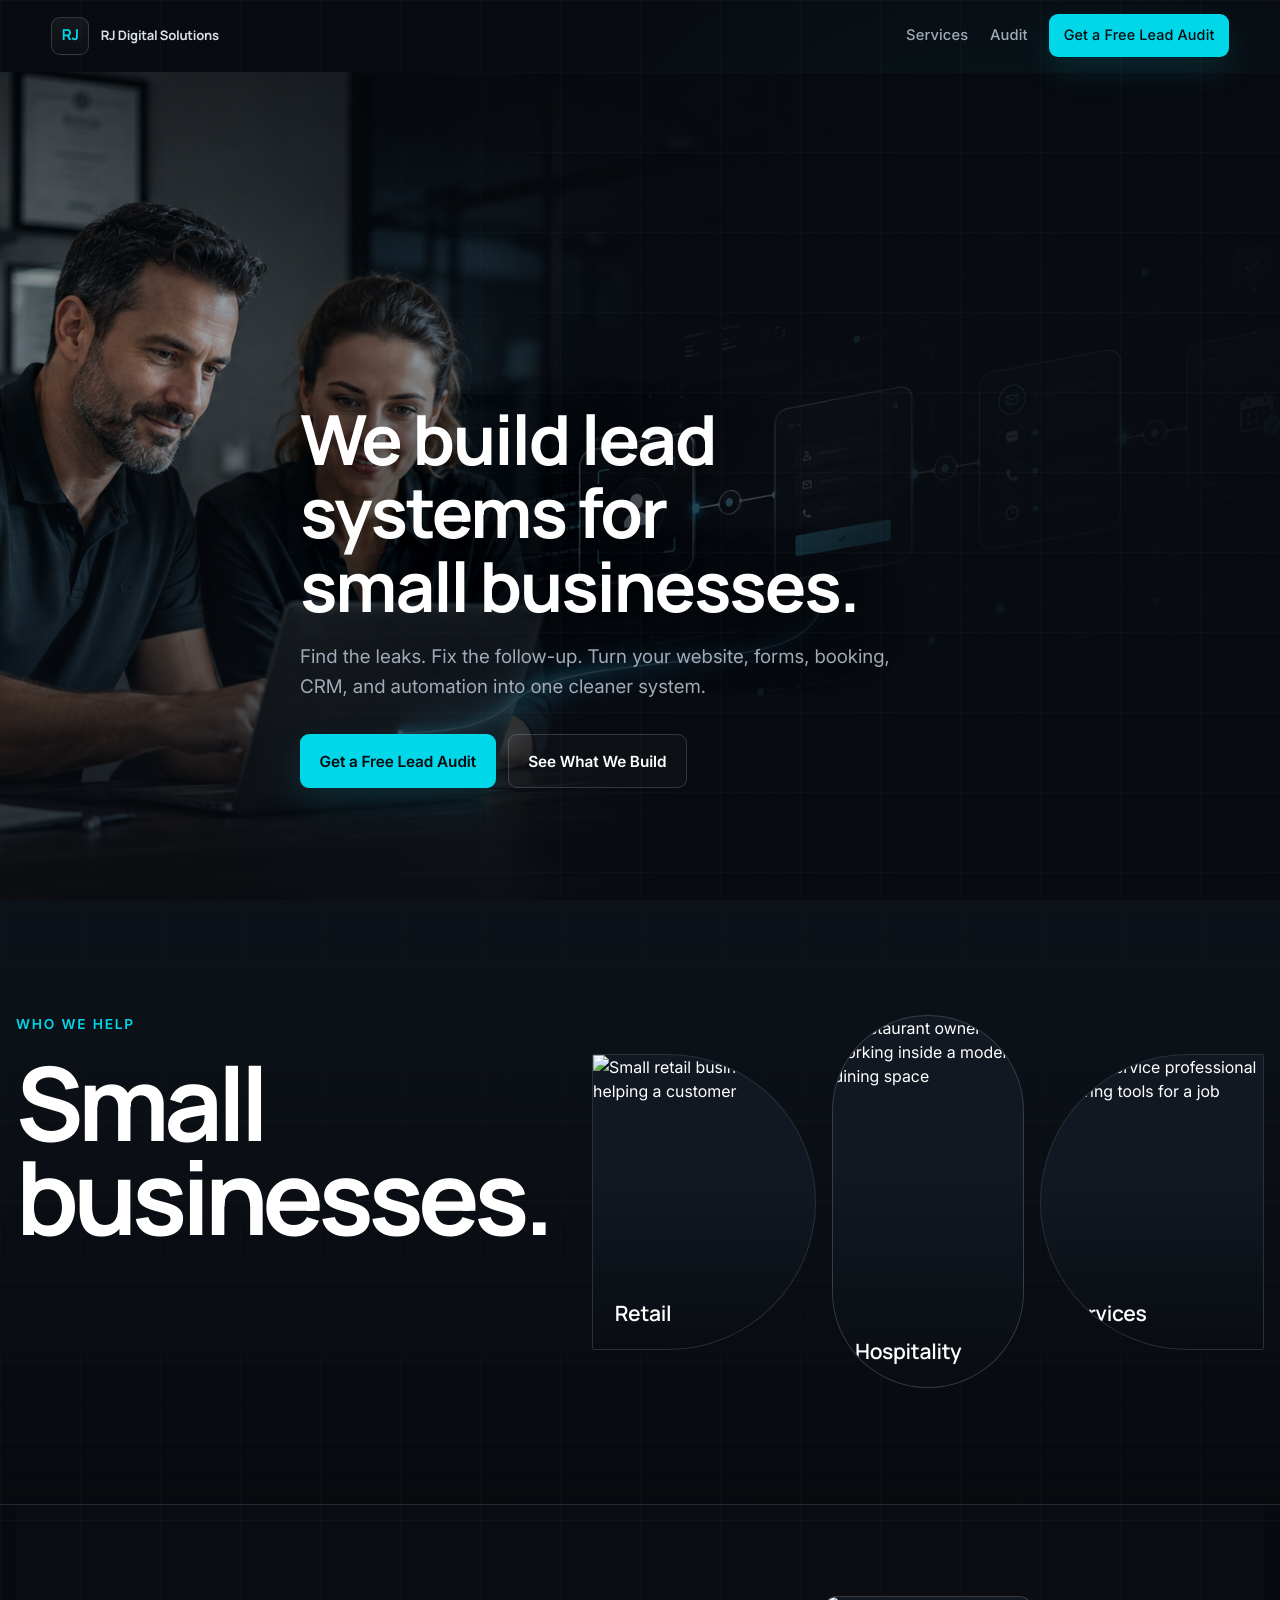
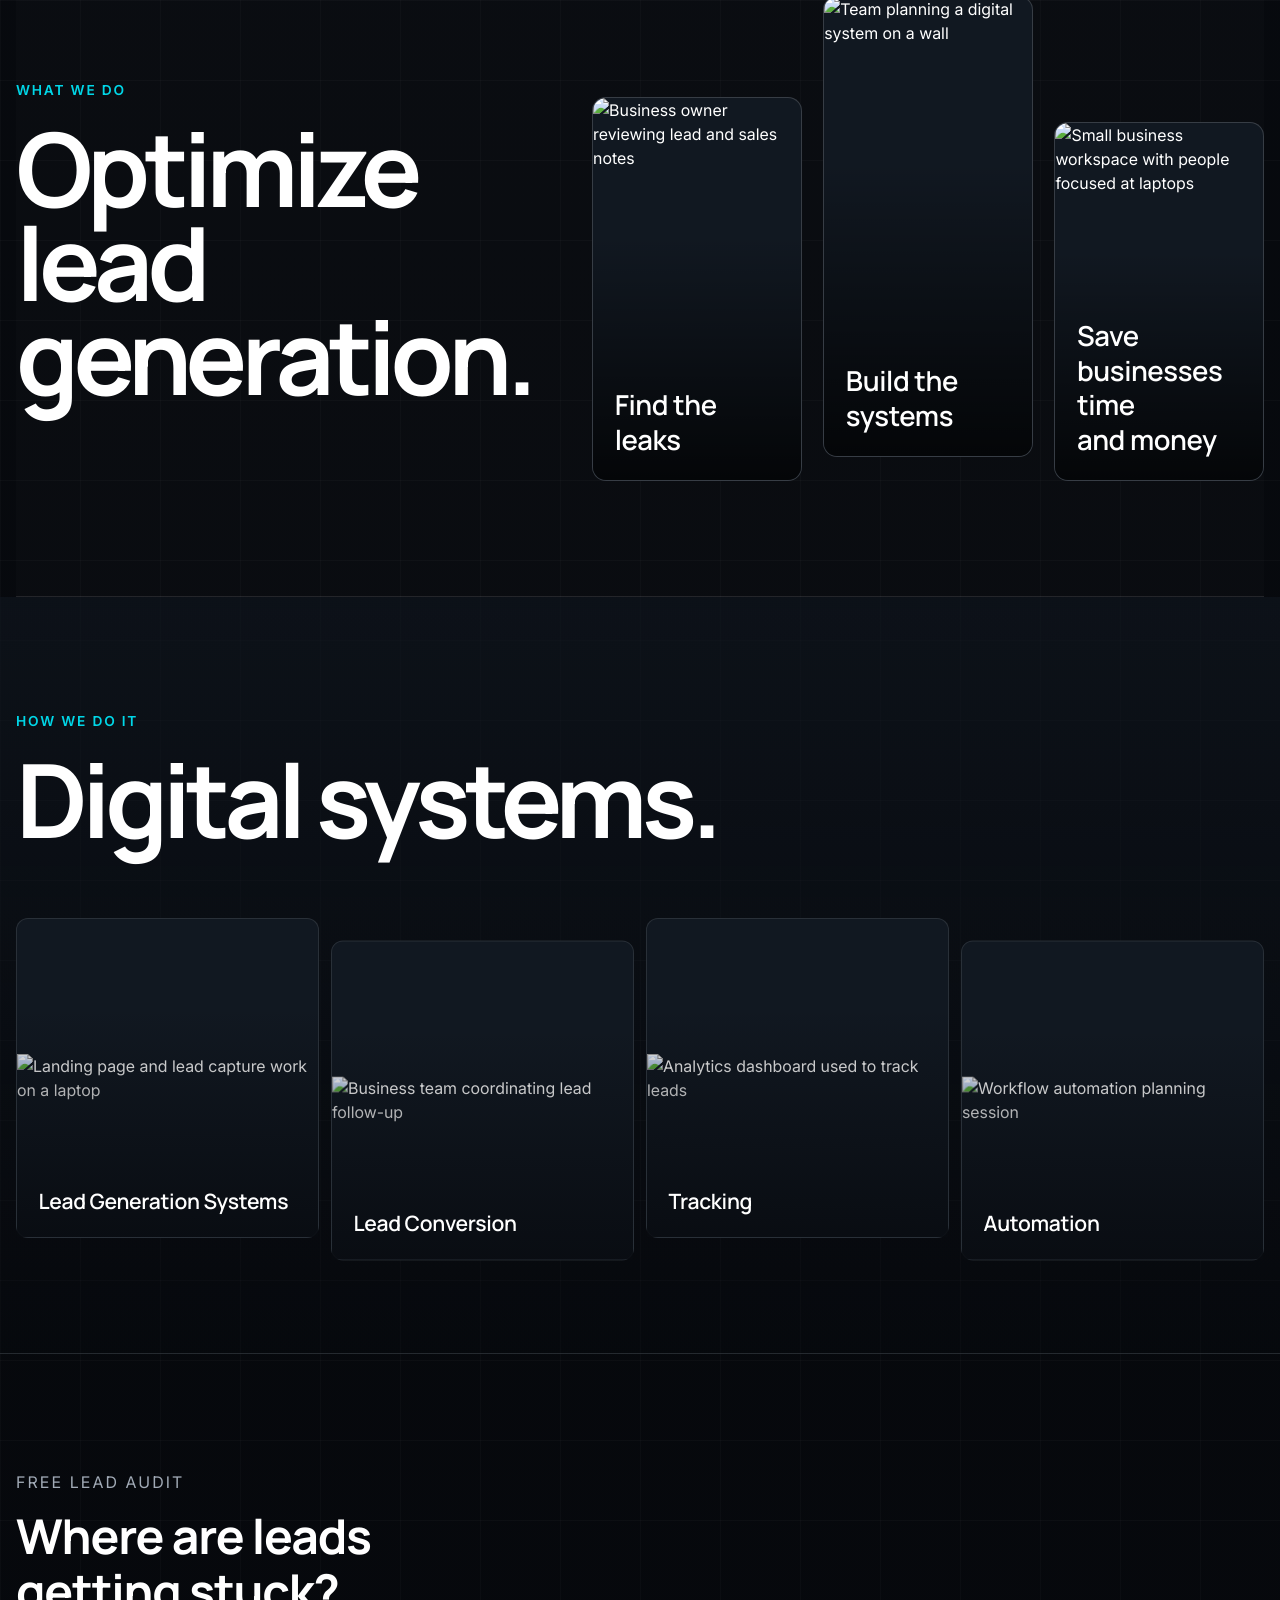
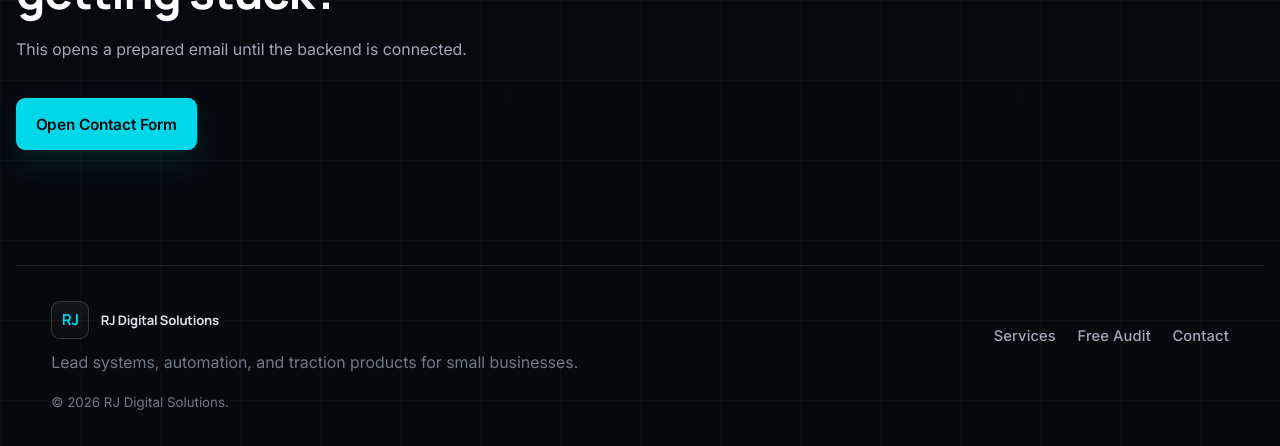
==== commit 3f4c6f2c: "Clarify hero and vary photo sections" ====
--- a/index.html
+++ b/index.html
@@ -53,8 +53,8 @@
           fetchpriority="high"
         >
         <div class="hero-copy reveal">
-          <h1>Find the leaks. Build the systems. Save time and money.</h1>
-          <p class="hero-lede">For small businesses that want more leads, less manual work, and clear tracking.</p>
+          <h1>We build lead systems for small businesses.</h1>
+          <p class="hero-lede">Find the leaks. Fix the follow-up. Turn your website, forms, booking, CRM, and automation into one cleaner system.</p>
           <div class="hero-actions" aria-label="Primary actions">
             <a class="button primary" href="#lead-audit" data-track="cta_click" data-track-label="hero">Get a Free Lead Audit</a>
             <a class="button secondary" href="#services">See What We Build</a>
--- a/styles.css
+++ b/styles.css
@@ -616,25 +616,34 @@
 
 .business-gallery {
   display: grid;
-  grid-template-columns: repeat(3, minmax(0, 1fr));
-  gap: 0.75rem;
-  border-top: 1px solid var(--line);
-  border-left: 1px solid var(--line);
+  grid-template-columns: 1.08fr 0.92fr 1.08fr;
+  gap: clamp(0.8rem, 1.5vw, 1rem);
+  align-items: center;
 }
 
 .business-gallery figure {
   position: relative;
-  min-height: clamp(270px, 24vw, 360px);
+  min-height: clamp(250px, 23vw, 350px);
   overflow: hidden;
-  border-right: 1px solid var(--line);
-  border-bottom: 1px solid var(--line);
+  border: 1px solid var(--line);
+  border-radius: 999px 999px 14px 14px;
   margin: 0;
   background: var(--surface);
   transition: border-color 160ms ease, transform 160ms ease;
 }
 
+.business-gallery figure:first-child {
+  border-radius: 14px 999px 999px 14px;
+}
+
 .business-gallery figure:nth-child(2) {
-  transform: translateY(1.3rem);
+  min-height: clamp(310px, 29vw, 430px);
+  border-color: var(--line-strong);
+  border-radius: 999px;
+}
+
+.business-gallery figure:nth-child(3) {
+  border-radius: 999px 14px 14px 999px;
 }
 
 .business-gallery figure:hover {
@@ -644,13 +653,13 @@
 }
 
 .business-gallery figure:nth-child(2):hover {
-  transform: translateY(1rem);
+  transform: translateY(-2px);
 }
 
 .business-gallery figure::after {
   position: absolute;
   inset: 0;
-  background: linear-gradient(180deg, transparent 34%, rgba(8, 11, 16, 0.86));
+  background: linear-gradient(180deg, transparent 42%, rgba(8, 11, 16, 0.86));
   content: "";
 }
 
@@ -690,32 +699,33 @@
 .photo-panel-grid {
   display: grid;
   grid-template-columns: repeat(3, minmax(0, 1fr));
-  gap: 0.75rem;
+  gap: clamp(1rem, 2vw, 1.35rem);
 }
 
 .what-do-grid {
-  align-items: stretch;
+  align-items: end;
 }
 
 .photo-panel-grid article {
   position: relative;
-  min-height: clamp(285px, 26vw, 370px);
+  min-height: clamp(285px, 27vw, 390px);
   overflow: hidden;
-  border: 1px solid var(--line);
-  border-radius: 0;
+  border: 1px solid var(--line-strong);
+  border-radius: 14px;
   background: var(--surface);
 }
 
 .what-do-grid article:nth-child(1) {
-  border-radius: 14px 0 0 14px;
+  min-height: clamp(320px, 30vw, 430px);
 }
 
 .what-do-grid article:nth-child(2) {
-  min-height: clamp(340px, 31vw, 460px);
+  min-height: clamp(390px, 36vw, 520px);
+  transform: translateY(-1.5rem);
 }
 
 .what-do-grid article:nth-child(3) {
-  border-radius: 0 14px 14px 0;
+  min-height: clamp(300px, 28vw, 400px);
 }
 
 .photo-panel-grid article::after {
@@ -751,6 +761,10 @@
   margin: 0;
   font-size: var(--card-title-size);
   line-height: 1.25;
+}
+
+.what-do-grid h3 {
+  font-size: clamp(1.55rem, 2.15vw, 2rem);
 }
 
 .offer-list article {
@@ -2004,9 +2018,15 @@
   }
 
   .business-gallery figure:first-child,
+  .business-gallery figure:nth-child(2),
+  .business-gallery figure:nth-child(3),
   .what-do-grid article:nth-child(1),
   .what-do-grid article:nth-child(3) {
-    border-radius: 0;
+    border-radius: 12px;
+  }
+
+  .what-do-grid article:nth-child(2) {
+    transform: none;
   }
 
   .service-grid article,
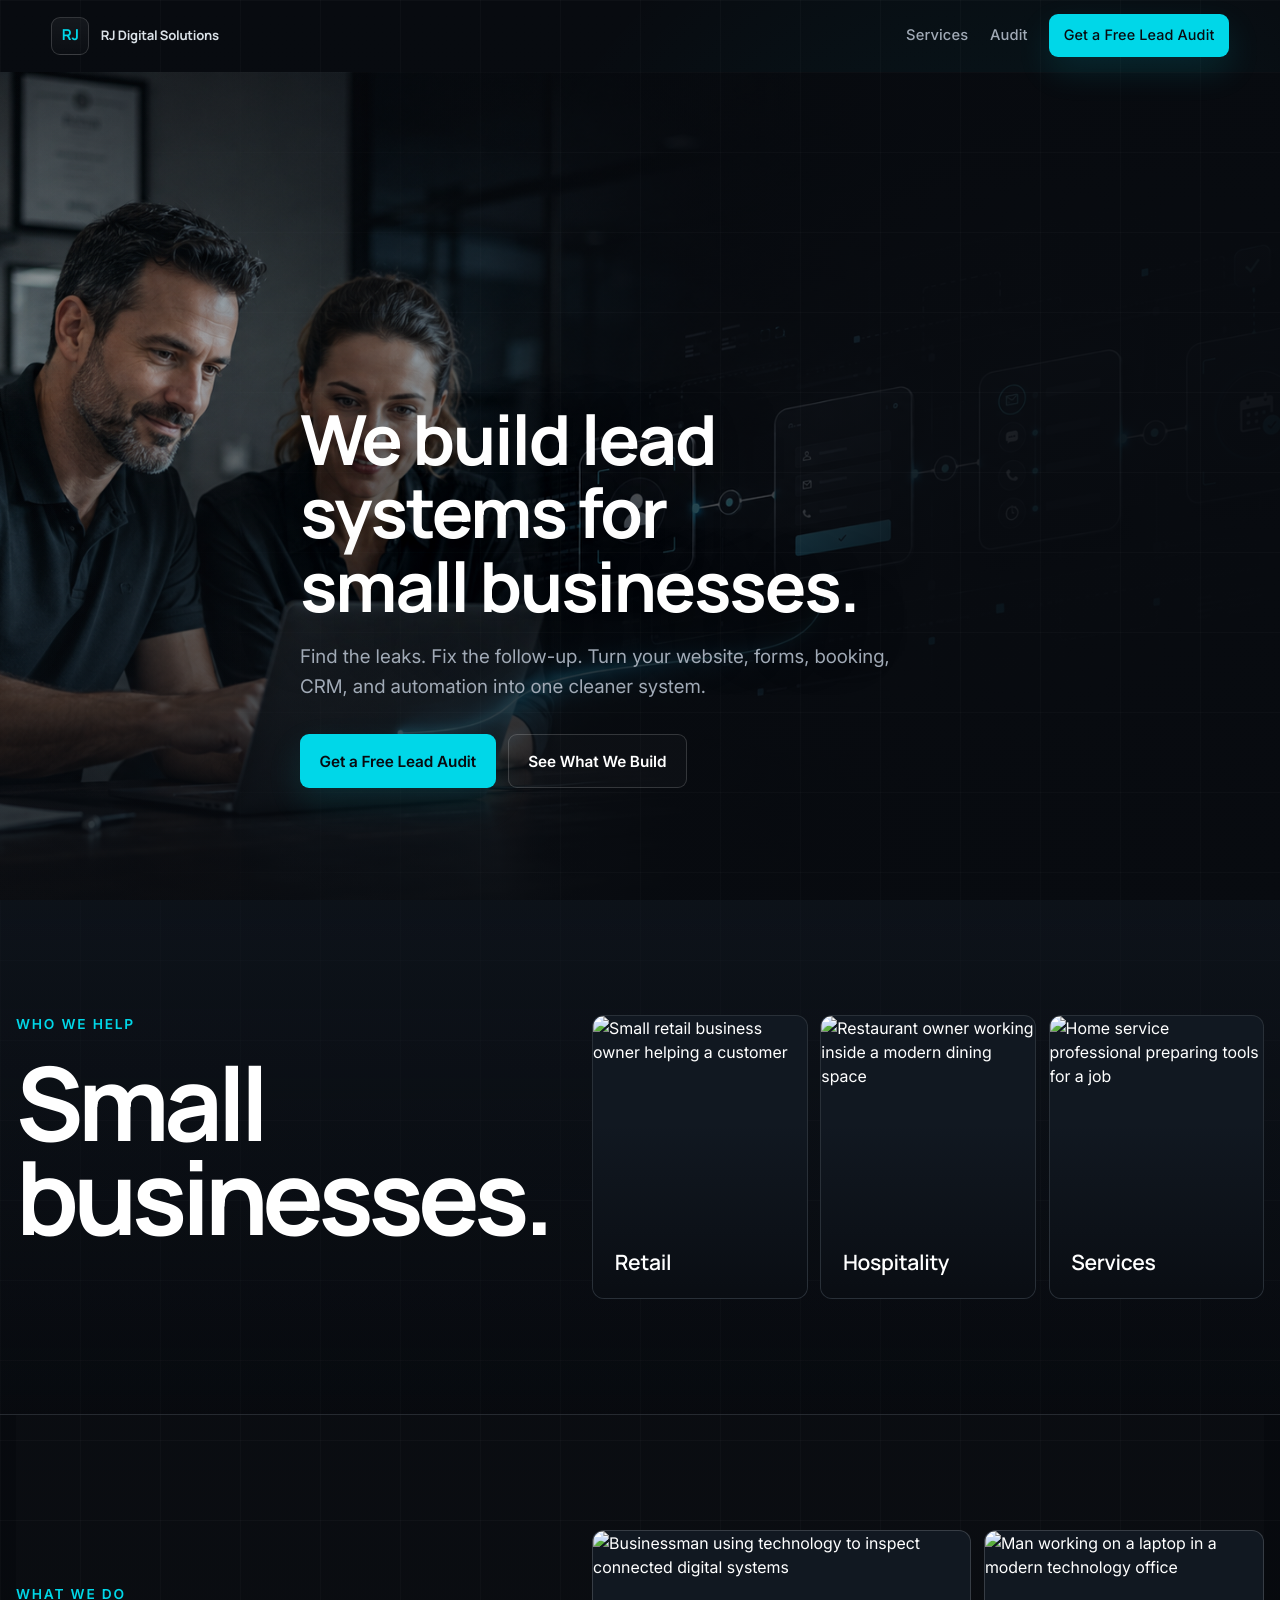
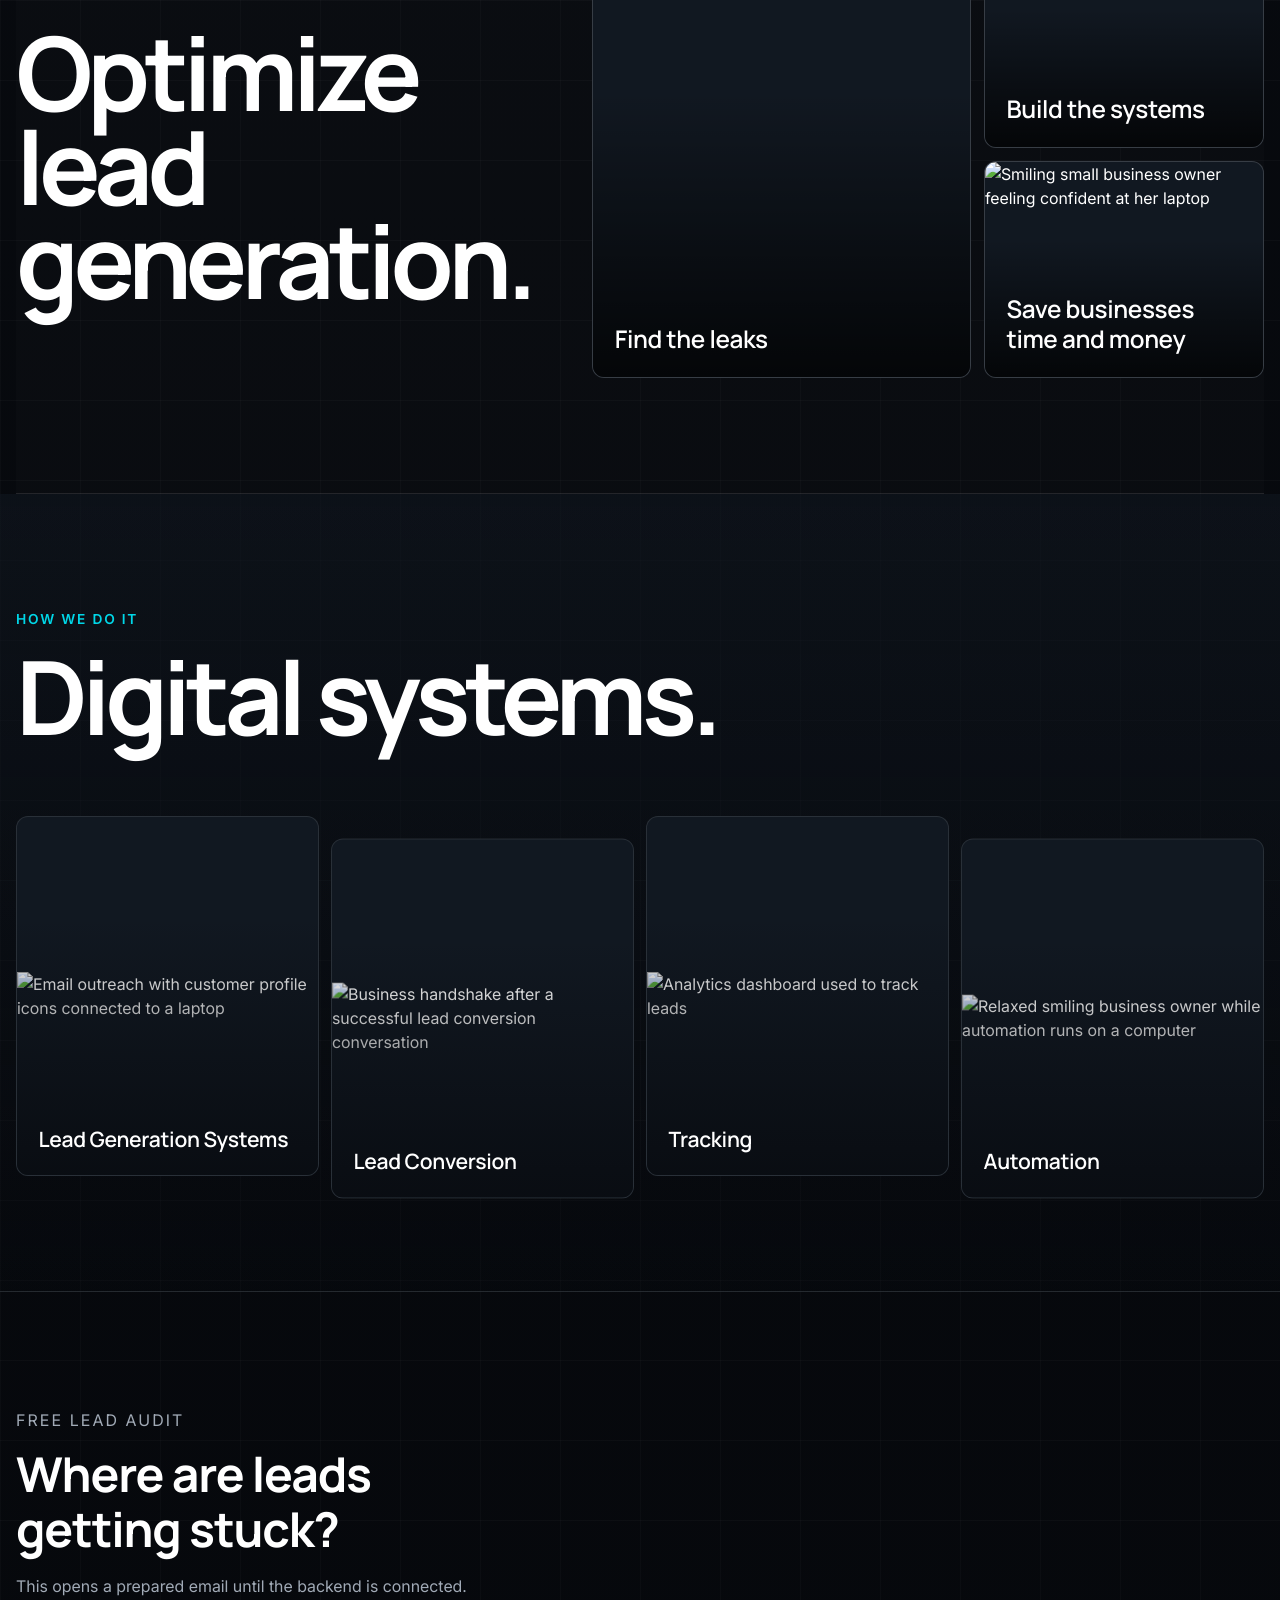
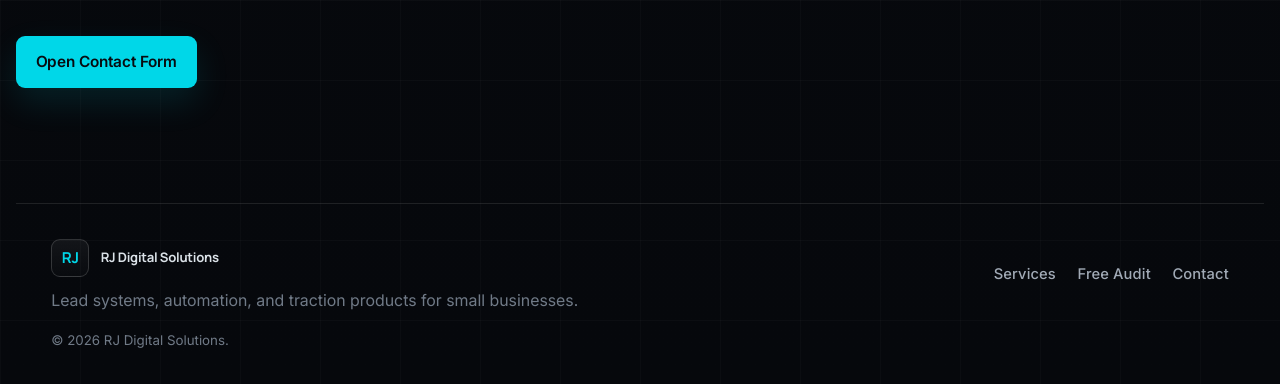
==== commit ed8579dd: "Update service imagery with clearer intent" ====
--- a/index.html
+++ b/index.html
@@ -92,15 +92,15 @@
         </div>
         <div class="photo-panel-grid what-do-grid">
           <article>
-            <img src="https://images.unsplash.com/photo-1551836022-d5d88e9218df?auto=format&fit=crop&w=1000&q=82" alt="Business owner reviewing lead and sales notes">
+            <img src="https://fra1.digitaloceanspaces.com/jumper-cloud/67451254/files/2024-06-29_12-41-38.png" alt="Businessman using technology to inspect connected digital systems">
             <h3>Find the leaks</h3>
           </article>
           <article>
-            <img src="https://images.unsplash.com/photo-1552664730-d307ca884978?auto=format&fit=crop&w=1000&q=82" alt="Team planning a digital system on a wall">
+            <img src="https://cn-geo1.uber.com/image-proc/resize/udam/format%3Dauto/srcb64%3DaHR0cHM6Ly90Yi1zdGF0aWMudWJlci5jb20vcHJvZC91ZGFtLWFzc2V0cy85ZDFiYzBhYS1hMmQwLTQxZDEtODYzZS0xNDc4NTViYTMxZDUuanBn" alt="Man working on a laptop in a modern technology office">
             <h3>Build the systems</h3>
           </article>
           <article>
-            <img src="https://images.unsplash.com/photo-1497366754035-f200968a6e72?auto=format&fit=crop&w=1000&q=82" alt="Small business workspace with people focused at laptops">
+            <img src="https://assets.guidantfinancial.com/public/2023/03/women-business-640b50f13b56d-1024x679.png" alt="Smiling small business owner feeling confident at her laptop">
             <h3>Save businesses time and money</h3>
           </article>
         </div>
@@ -114,7 +114,7 @@
 
         <div class="category-grid">
           <article>
-            <img src="https://images.unsplash.com/photo-1516321318423-f06f85e504b3?auto=format&fit=crop&w=900&q=82" alt="Landing page and lead capture work on a laptop">
+            <img src="https://storage.googleapis.com/fastwork-asset/subcategory_images/id/cover/marketing-advertising/email-marketing.jpg" alt="Email outreach with customer profile icons connected to a laptop">
             <h3>Lead Generation Systems</h3>
             <div class="category-details">
               <span>Includes</span>
@@ -128,7 +128,7 @@
             </div>
           </article>
           <article>
-            <img src="https://images.unsplash.com/photo-1521737604893-d14cc237f11d?auto=format&fit=crop&w=900&q=82" alt="Business team coordinating lead follow-up">
+            <img src="https://blog.egade.tec.mx/hs-fs/hubfs/Servicio%20al%20cliente%20%282%29.jpg?height=3887&name=Servicio+al+cliente+%282%29.jpg&width=5830" alt="Business handshake after a successful lead conversion conversation">
             <h3>Lead Conversion</h3>
             <div class="category-details">
               <span>Includes</span>
@@ -156,7 +156,7 @@
             </div>
           </article>
           <article>
-            <img src="https://images.unsplash.com/photo-1517245386807-bb43f82c33c4?auto=format&fit=crop&w=900&q=82" alt="Workflow automation planning session">
+            <img src="https://vhrttavinnfahtcjpepm.supabase.co/storage/v1/object/public/blog-images/blog/1775719550291-tnk4o6fbrer.webp" alt="Relaxed smiling business owner while automation runs on a computer">
             <h3>Automation</h3>
             <div class="category-details">
               <span>Includes</span>
--- a/styles.css
+++ b/styles.css
@@ -616,34 +616,19 @@
 
 .business-gallery {
   display: grid;
-  grid-template-columns: 1.08fr 0.92fr 1.08fr;
-  gap: clamp(0.8rem, 1.5vw, 1rem);
-  align-items: center;
+  grid-template-columns: repeat(3, minmax(0, 1fr));
+  gap: 0.8rem;
 }
 
 .business-gallery figure {
   position: relative;
-  min-height: clamp(250px, 23vw, 350px);
+  min-height: clamp(250px, 22vw, 330px);
   overflow: hidden;
   border: 1px solid var(--line);
-  border-radius: 999px 999px 14px 14px;
+  border-radius: 12px;
   margin: 0;
   background: var(--surface);
   transition: border-color 160ms ease, transform 160ms ease;
-}
-
-.business-gallery figure:first-child {
-  border-radius: 14px 999px 999px 14px;
-}
-
-.business-gallery figure:nth-child(2) {
-  min-height: clamp(310px, 29vw, 430px);
-  border-color: var(--line-strong);
-  border-radius: 999px;
-}
-
-.business-gallery figure:nth-child(3) {
-  border-radius: 999px 14px 14px 999px;
 }
 
 .business-gallery figure:hover {
@@ -652,14 +637,10 @@
   transform: translateY(-2px);
 }
 
-.business-gallery figure:nth-child(2):hover {
-  transform: translateY(-2px);
-}
-
 .business-gallery figure::after {
   position: absolute;
   inset: 0;
-  background: linear-gradient(180deg, transparent 42%, rgba(8, 11, 16, 0.86));
+  background: linear-gradient(180deg, transparent 38%, rgba(8, 11, 16, 0.82));
   content: "";
 }
 
@@ -698,34 +679,35 @@
 
 .photo-panel-grid {
   display: grid;
-  grid-template-columns: repeat(3, minmax(0, 1fr));
-  gap: clamp(1rem, 2vw, 1.35rem);
+  grid-template-columns: 1.15fr 0.85fr;
+  grid-template-rows: repeat(2, minmax(190px, 1fr));
+  gap: 0.8rem;
 }
 
 .what-do-grid {
-  align-items: end;
+  align-items: stretch;
 }
 
 .photo-panel-grid article {
   position: relative;
-  min-height: clamp(285px, 27vw, 390px);
+  min-height: clamp(220px, 22vw, 320px);
   overflow: hidden;
   border: 1px solid var(--line-strong);
-  border-radius: 14px;
+  border-radius: 12px;
   background: var(--surface);
 }
 
 .what-do-grid article:nth-child(1) {
-  min-height: clamp(320px, 30vw, 430px);
+  grid-row: span 2;
+  min-height: clamp(380px, 35vw, 520px);
 }
 
 .what-do-grid article:nth-child(2) {
-  min-height: clamp(390px, 36vw, 520px);
-  transform: translateY(-1.5rem);
+  min-height: auto;
 }
 
 .what-do-grid article:nth-child(3) {
-  min-height: clamp(300px, 28vw, 400px);
+  min-height: auto;
 }
 
 .photo-panel-grid article::after {
@@ -764,7 +746,7 @@
 }
 
 .what-do-grid h3 {
-  font-size: clamp(1.55rem, 2.15vw, 2rem);
+  font-size: clamp(1.35rem, 1.9vw, 1.75rem);
 }
 
 .offer-list article {
@@ -1086,6 +1068,7 @@
 .service-menu {
   display: grid;
   gap: clamp(2rem, 5vw, 3.5rem);
+  padding-bottom: clamp(4.5rem, 9vw, 7.5rem);
 }
 
 .service-menu-heading {
@@ -1188,8 +1171,8 @@
 }
 
 .category-grid article {
-  min-height: clamp(270px, 25vw, 360px);
-  overflow: visible;
+  min-height: clamp(360px, 28vw, 430px);
+  overflow: hidden;
   border: 1px solid var(--line);
   border-radius: 12px;
 }
@@ -1212,18 +1195,18 @@
   position: absolute;
   left: clamp(1rem, 2vw, 1.35rem);
   right: clamp(1rem, 2vw, 1.35rem);
-  top: calc(100% - 0.8rem);
-  z-index: 5;
+  bottom: clamp(1rem, 2vw, 1.35rem);
+  z-index: 20;
   display: grid;
   gap: 0.75rem;
-  border: 1px solid var(--line-strong);
+  border: 1px solid rgba(0, 215, 232, 0.28);
   border-radius: 12px;
-  background: rgba(8, 11, 16, 0.96);
-  box-shadow: 0 24px 60px rgba(0, 0, 0, 0.36);
+  background: #05070b;
+  box-shadow: 0 26px 80px rgba(0, 0, 0, 0.78), 0 0 0 1px rgba(255, 255, 255, 0.04);
   opacity: 0;
-  padding: 0.85rem;
+  padding: 1rem;
   pointer-events: none;
-  transform: translateY(-6px);
+  transform: translateY(10px);
   transition: opacity 160ms ease, transform 160ms ease;
 }
 
@@ -1837,6 +1820,7 @@
 
   .photo-panel-grid {
     grid-template-columns: 1fr;
+    grid-template-rows: none;
   }
 }
 
@@ -2005,24 +1989,23 @@
     grid-template-columns: 1fr;
   }
 
+  .service-menu {
+    padding-bottom: clamp(4.5rem, 9vw, 7.5rem);
+  }
+
   .business-gallery {
     grid-template-columns: 1fr;
     grid-template-rows: none;
   }
 
   .business-gallery figure,
-  .business-gallery figure:nth-child(2),
-  .business-gallery figure:hover,
-  .business-gallery figure:nth-child(2):hover {
+  .business-gallery figure:hover {
     transform: none;
   }
 
-  .business-gallery figure:first-child,
-  .business-gallery figure:nth-child(2),
-  .business-gallery figure:nth-child(3),
-  .what-do-grid article:nth-child(1),
-  .what-do-grid article:nth-child(3) {
-    border-radius: 12px;
+  .what-do-grid article:nth-child(1) {
+    grid-row: auto;
+    min-height: clamp(250px, 65vw, 340px);
   }
 
   .what-do-grid article:nth-child(2) {
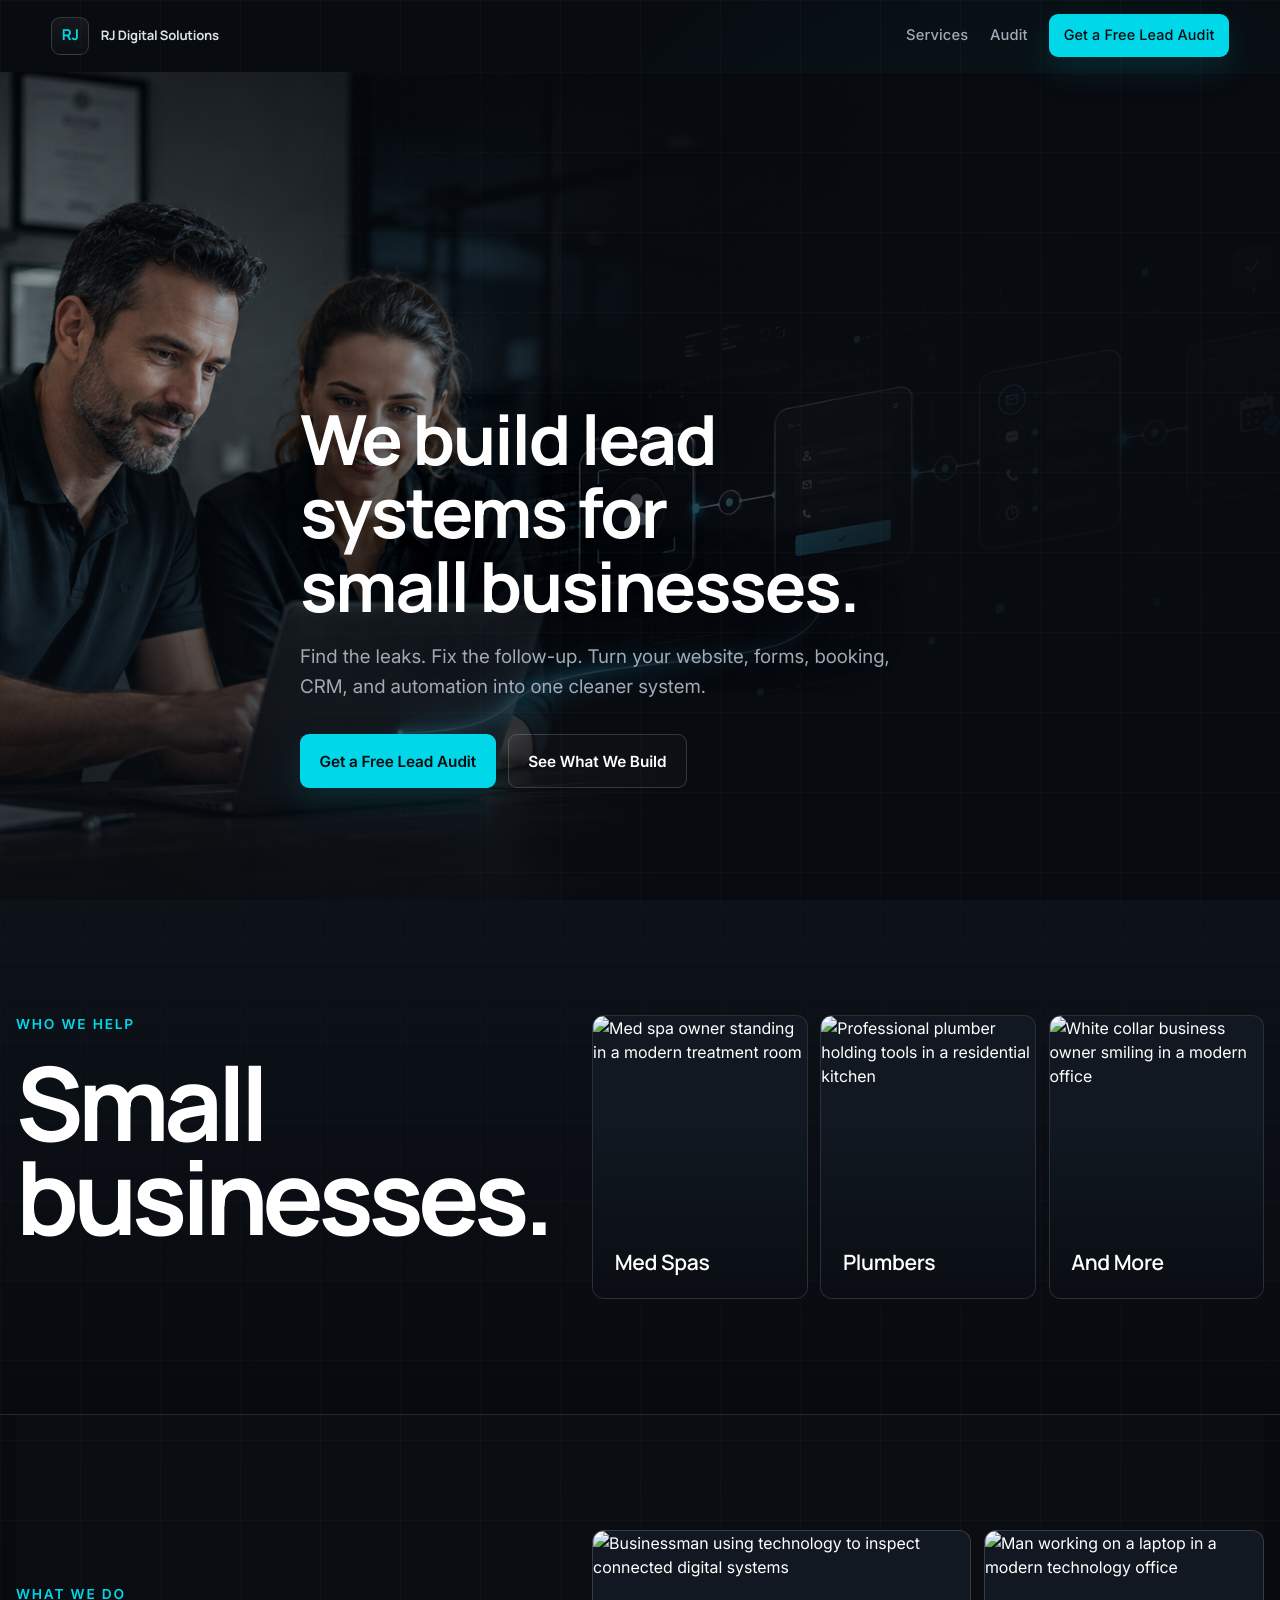
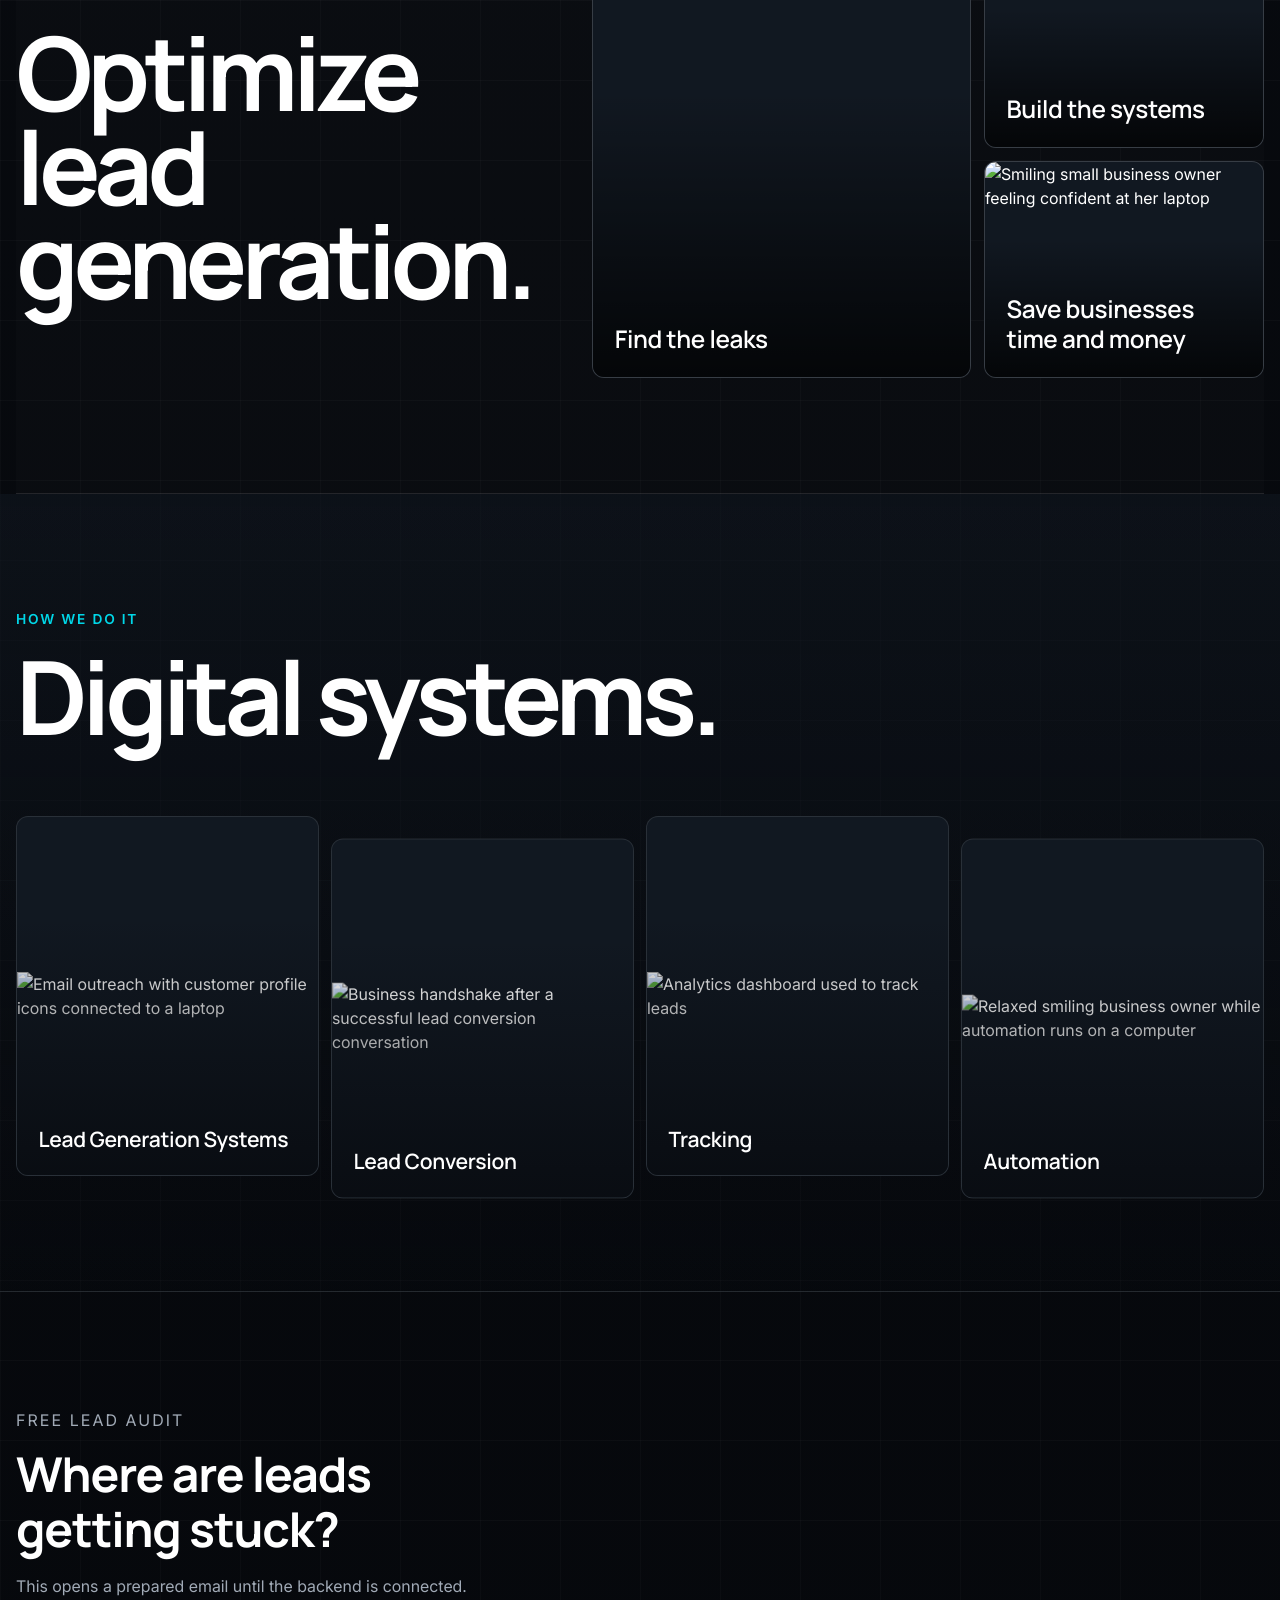
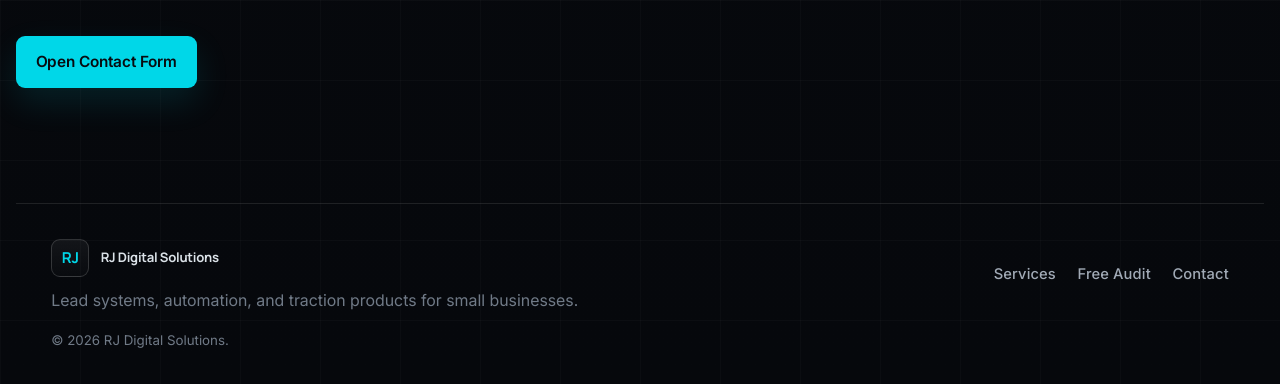
==== commit 32a9f2d7: "Update business gallery examples" ====
--- a/index.html
+++ b/index.html
@@ -70,16 +70,16 @@
         <div class="who-content">
           <div class="business-gallery" aria-label="Examples of small businesses RJ Digital Solutions helps">
             <figure>
-              <img src="https://images.unsplash.com/photo-1556742049-0cfed4f6a45d?auto=format&fit=crop&w=1200&q=82" alt="Small retail business owner helping a customer">
-              <figcaption>Retail</figcaption>
+              <img src="https://static.showit.co/1200/LZ7l7NQWQzmVkt529ZHIjA/148849/le-prestige-medi-spa5a2143.jpg" alt="Med spa owner standing in a modern treatment room">
+              <figcaption>Med Spas</figcaption>
             </figure>
             <figure>
-              <img src="https://images.unsplash.com/photo-1555396273-367ea4eb4db5?auto=format&fit=crop&w=1000&q=82" alt="Restaurant owner working inside a modern dining space">
-              <figcaption>Hospitality</figcaption>
+              <img src="https://rooter-now.com/images/uploads/72/Residential_Plumbing.jpg" alt="Professional plumber holding tools in a residential kitchen">
+              <figcaption>Plumbers</figcaption>
             </figure>
             <figure>
-              <img src="https://images.unsplash.com/photo-1621905251189-08b45d6a269e?auto=format&fit=crop&w=1000&q=82" alt="Home service professional preparing tools for a job">
-              <figcaption>Services</figcaption>
+              <img src="https://work-on-your-business.com/wp-content/uploads/2023/10/professional-business-owner_Shutterstock_2302831135.jpg" alt="White collar business owner smiling in a modern office">
+              <figcaption>And More</figcaption>
             </figure>
           </div>
         </div>
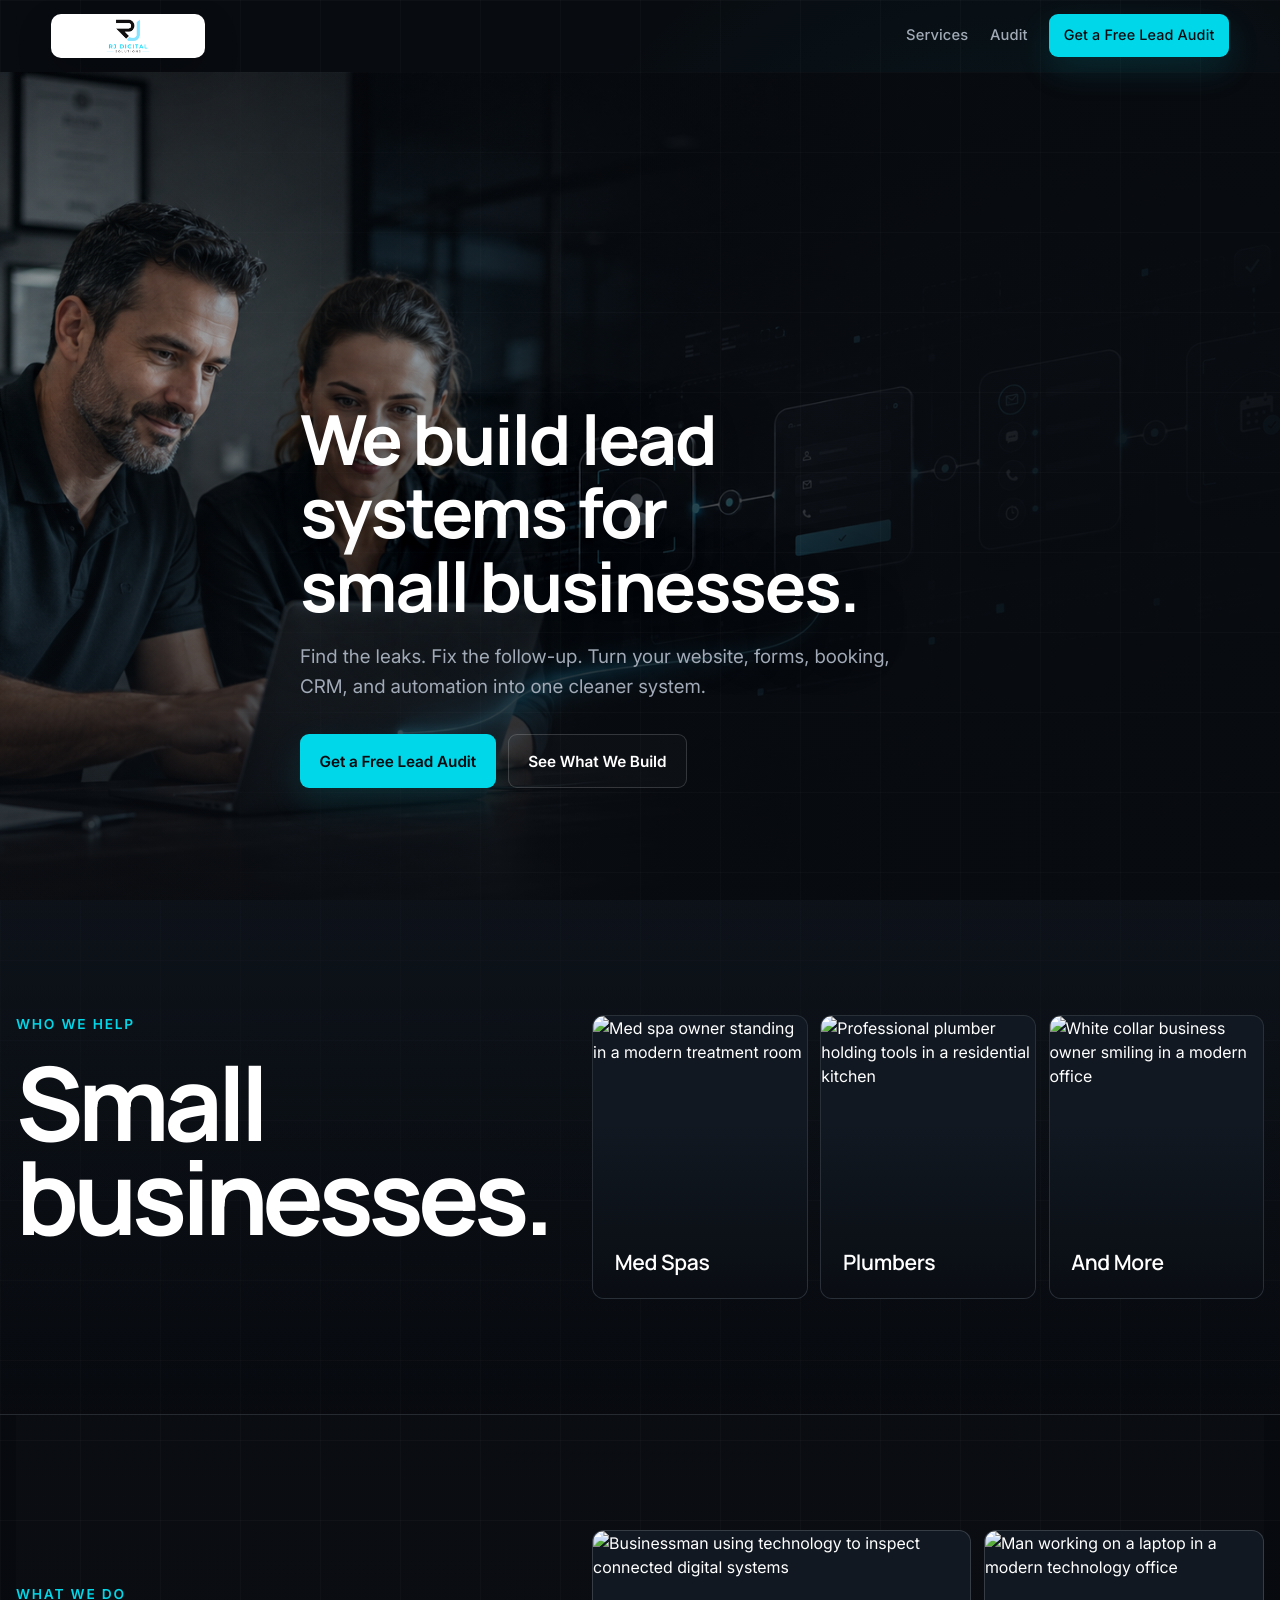
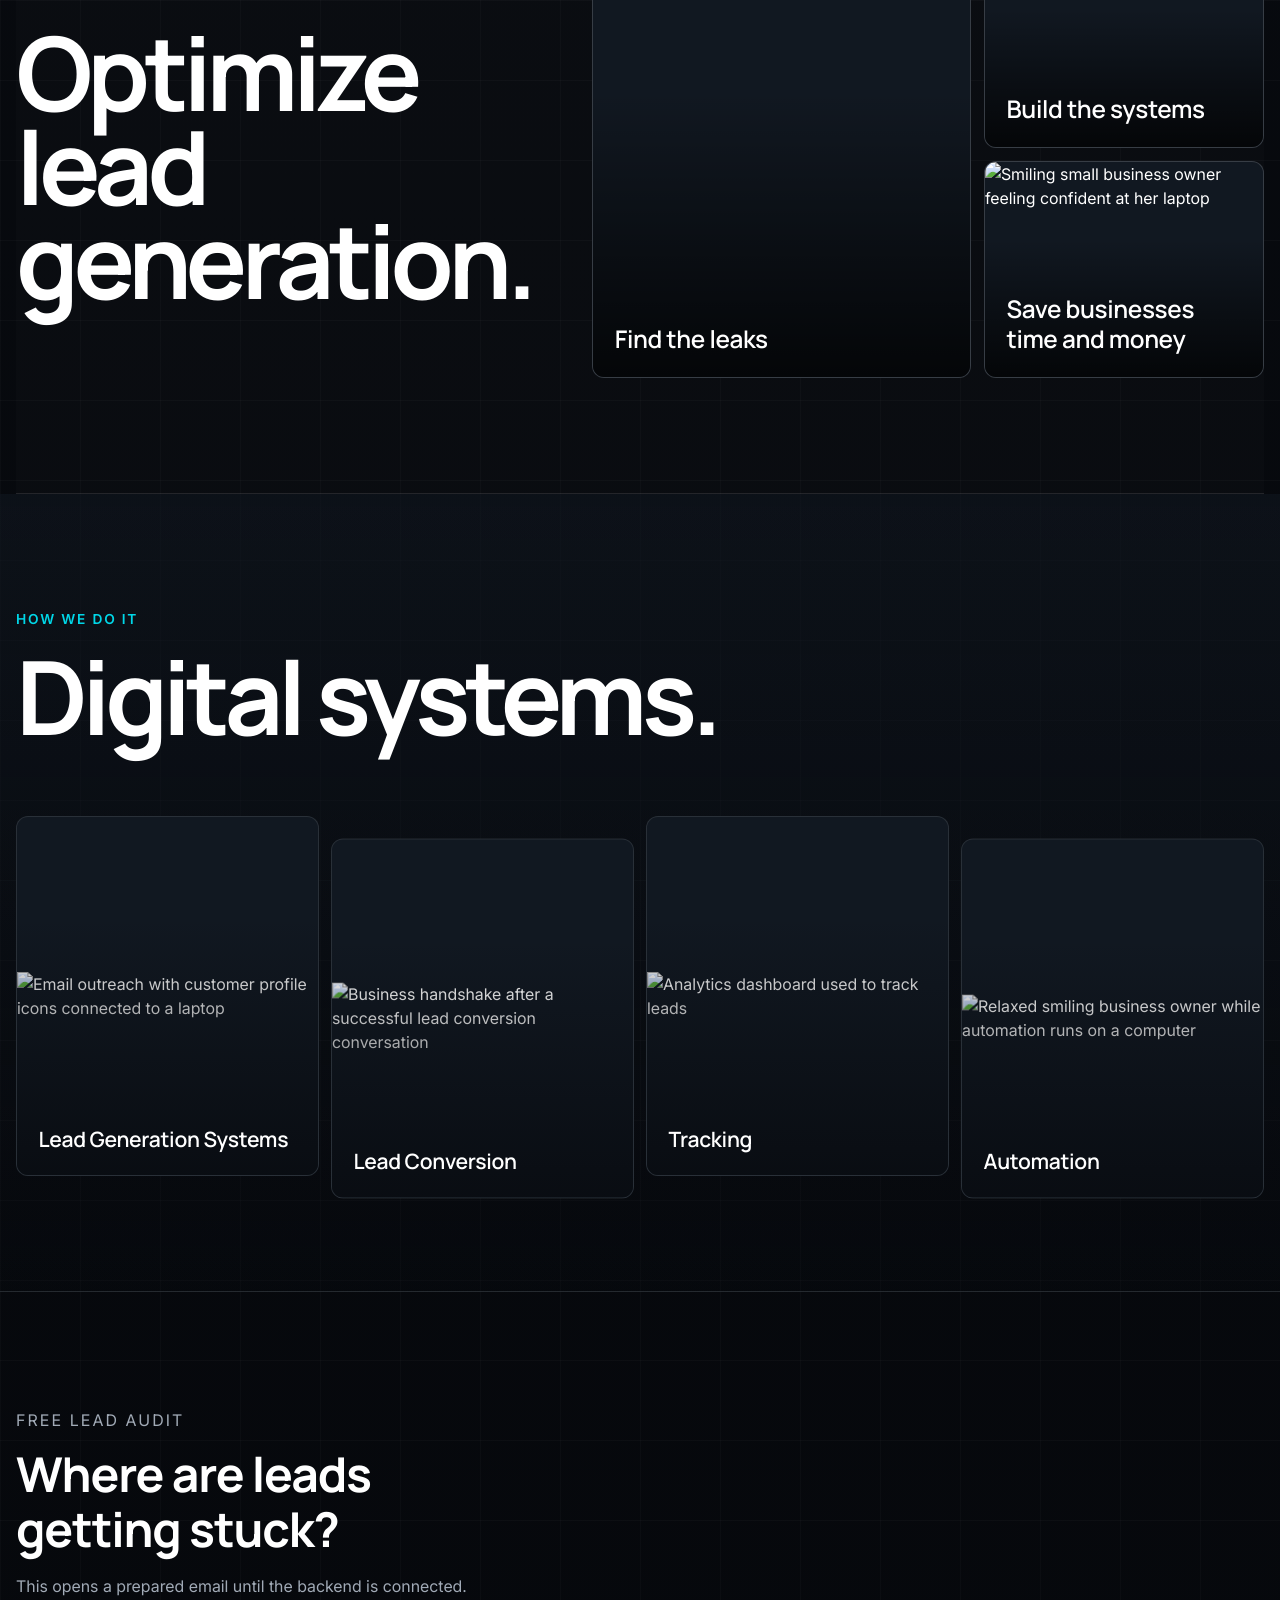
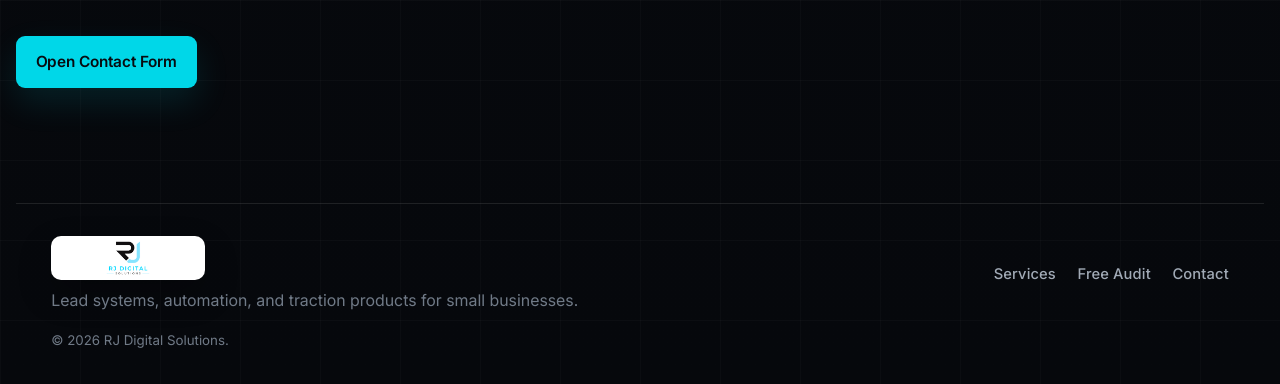
==== commit 9fd56fdb: "Add RJ Digital Solutions logo" ====
--- a/index.html
+++ b/index.html
@@ -26,8 +26,10 @@
 
     <header class="site-header" data-header>
       <a class="brand" href="#top" aria-label="RJ Digital Solutions home">
-        <span class="brand-mark" aria-hidden="true">RJ</span>
-        <span class="brand-text">RJ Digital Solutions</span>
+        <span class="brand-logo-wrap" aria-hidden="true">
+          <img class="brand-logo" src="assets/rj-digital-solutions-logo-transparent.png" alt="">
+        </span>
+        <span class="sr-only">RJ Digital Solutions</span>
       </a>
 
       <button class="menu-toggle" type="button" aria-expanded="false" aria-controls="site-nav" data-menu-toggle>
@@ -243,8 +245,10 @@
     <footer class="site-footer">
       <div>
         <a class="brand" href="#top" aria-label="RJ Digital Solutions home">
-          <span class="brand-mark" aria-hidden="true">RJ</span>
-          <span class="brand-text">RJ Digital Solutions</span>
+          <span class="brand-logo-wrap" aria-hidden="true">
+            <img class="brand-logo" src="assets/rj-digital-solutions-logo-transparent.png" alt="">
+          </span>
+          <span class="sr-only">RJ Digital Solutions</span>
         </a>
         <p>Lead systems, automation, and traction products for small businesses.</p>
       </div>
--- a/styles.css
+++ b/styles.css
@@ -133,32 +133,29 @@
 .brand {
   display: inline-flex;
   align-items: center;
-  gap: 0.72rem;
+  gap: 0;
   min-height: 44px;
   text-decoration: none;
 }
 
-.brand-mark {
-  display: grid;
-  width: 38px;
-  height: 38px;
-  place-items: center;
-  border: 1px solid var(--line-strong);
-  border-radius: 9px;
-  background: linear-gradient(180deg, rgba(255, 255, 255, 0.055), rgba(255, 255, 255, 0.015));
-  color: var(--cyan);
-  font-family: var(--font-display);
-  font-size: 0.94rem;
-  font-weight: 700;
-  letter-spacing: -0.02em;
-}
-
-.brand-text {
-  color: var(--soft-text);
-  font-family: var(--font-display);
-  font-size: 0.82rem;
-  font-weight: 700;
-  letter-spacing: -0.02em;
+.brand-logo-wrap {
+  display: inline-flex;
+  align-items: center;
+  justify-content: center;
+  width: clamp(118px, 12vw, 154px);
+  height: 44px;
+  border: 1px solid rgba(255, 255, 255, 0.22);
+  border-radius: 10px;
+  background: #ffffff;
+  box-shadow: 0 14px 34px rgba(0, 0, 0, 0.24);
+  padding: 0.28rem 0.55rem;
+}
+
+.brand-logo {
+  display: block;
+  width: 100%;
+  max-height: 34px;
+  object-fit: contain;
 }
 
 .site-nav,
@@ -1830,8 +1827,9 @@
     padding: 0.7rem 1rem;
   }
 
-  .brand-text {
-    font-size: 0.78rem;
+  .brand-logo-wrap {
+    width: 118px;
+    height: 42px;
   }
 
   .menu-toggle {
@@ -2067,13 +2065,10 @@
 }
 
 @media (max-width: 430px) {
-  .brand-mark {
-    width: 34px;
-    height: 34px;
-  }
-
-  .brand-text {
-    max-width: 155px;
+  .brand-logo-wrap {
+    width: 108px;
+    height: 40px;
+    padding: 0.25rem 0.48rem;
   }
 
   .capability-strip,
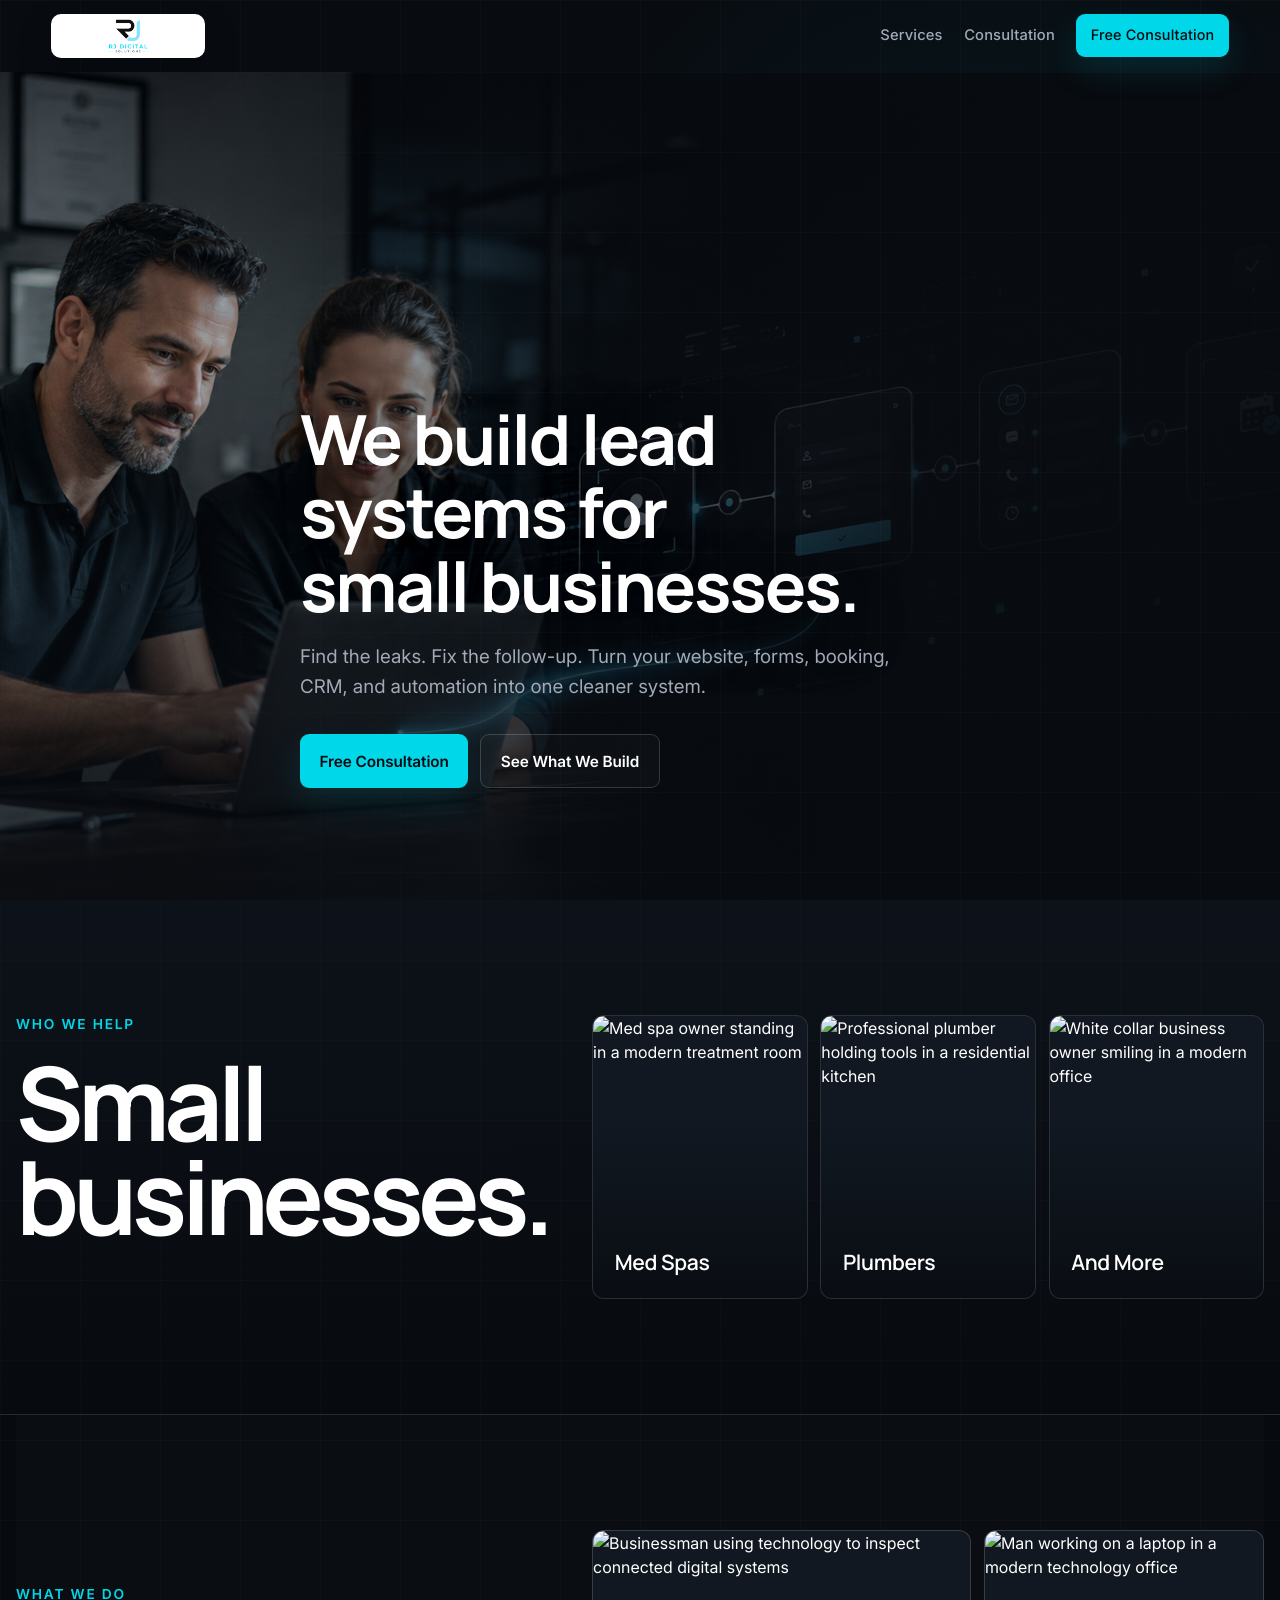
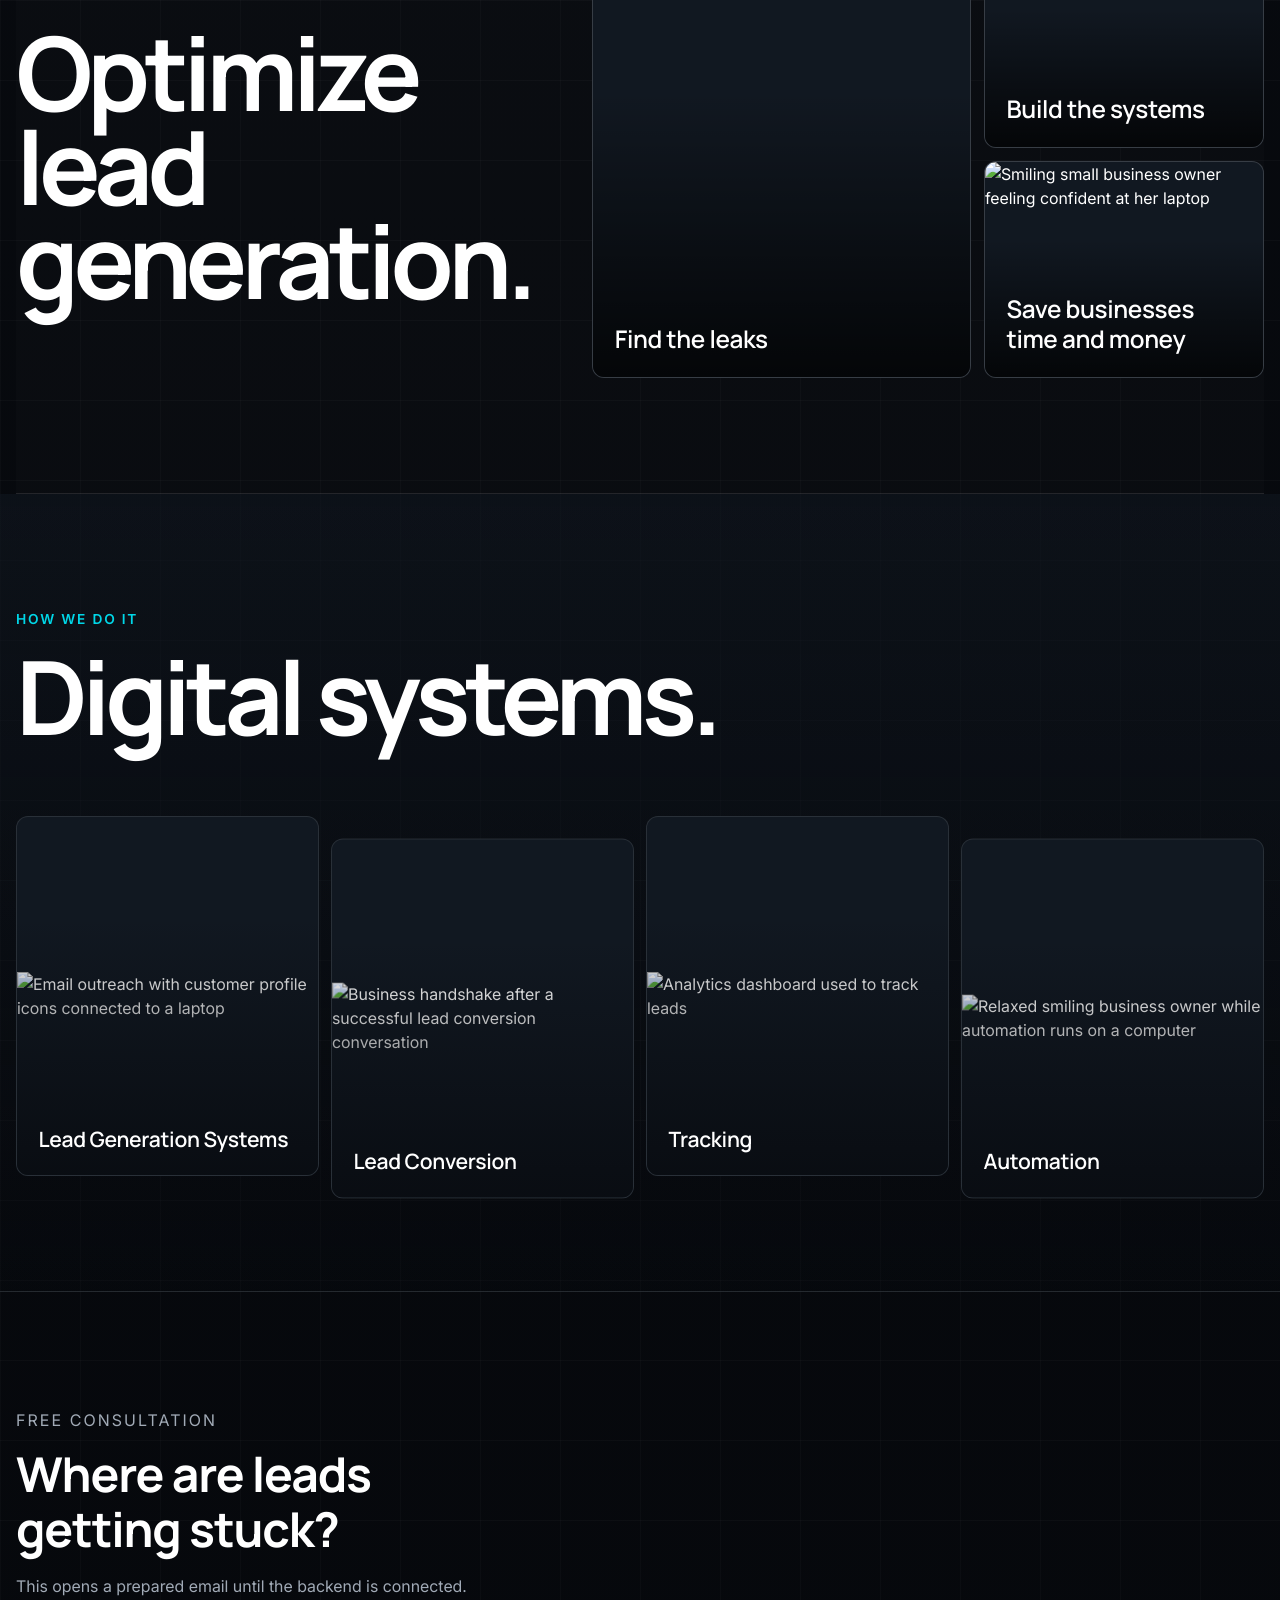
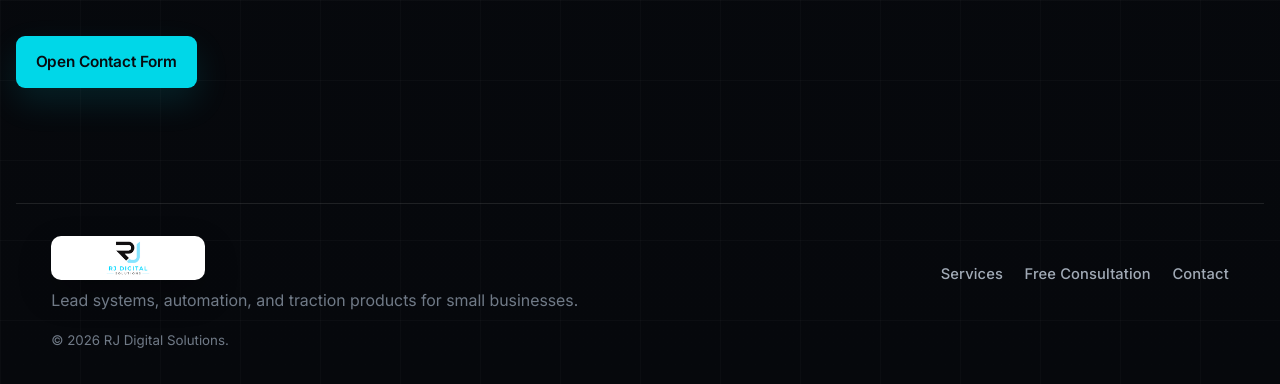
==== commit e2dd56a8: "Update CTA to free consultation" ====
--- a/index.html
+++ b/index.html
@@ -41,8 +41,8 @@
 
       <nav class="site-nav" id="site-nav" aria-label="Main navigation" data-nav>
         <a href="#services">Services</a>
-        <a href="#lead-audit">Audit</a>
-        <a class="nav-cta" href="#lead-audit" data-track="cta_click" data-track-label="header">Get a Free Lead Audit</a>
+        <a href="#lead-audit">Consultation</a>
+        <a class="nav-cta" href="#lead-audit" data-track="cta_click" data-track-label="header">Free Consultation</a>
       </nav>
     </header>
 
@@ -58,7 +58,7 @@
           <h1>We build lead systems for small businesses.</h1>
           <p class="hero-lede">Find the leaks. Fix the follow-up. Turn your website, forms, booking, CRM, and automation into one cleaner system.</p>
           <div class="hero-actions" aria-label="Primary actions">
-            <a class="button primary" href="#lead-audit" data-track="cta_click" data-track-label="hero">Get a Free Lead Audit</a>
+            <a class="button primary" href="#lead-audit" data-track="cta_click" data-track-label="hero">Free Consultation</a>
             <a class="button secondary" href="#services">See What We Build</a>
           </div>
         </div>
@@ -176,7 +176,7 @@
 
       <section class="form-section reveal" id="lead-audit">
         <div class="form-intro">
-          <p class="eyebrow">Free lead audit</p>
+          <p class="eyebrow">Free consultation</p>
           <h2>Where are leads getting stuck?</h2>
           <p>This opens a prepared email until the backend is connected.</p>
           <button class="button primary form-toggle" type="button" aria-expanded="false" aria-controls="audit-form-panel" data-form-toggle>
@@ -236,7 +236,7 @@
             </div>
 
             <div class="form-status" role="status" aria-live="polite" data-form-status></div>
-            <button class="button primary submit-button" type="submit" data-submit-button data-track="form_submit_click">Request My Free Lead Audit</button>
+            <button class="button primary submit-button" type="submit" data-submit-button data-track="form_submit_click">Request My Free Consultation</button>
           </form>
         </div>
       </section>
@@ -254,7 +254,7 @@
       </div>
       <nav class="footer-links" aria-label="Footer navigation">
         <a href="#services">Services</a>
-        <a href="#lead-audit">Free Audit</a>
+        <a href="#lead-audit">Free Consultation</a>
         <a href="mailto:hello@rjdigitalsolutions.com">Contact</a>
       </nav>
       <small>&copy; <span data-year></span> RJ Digital Solutions.</small>
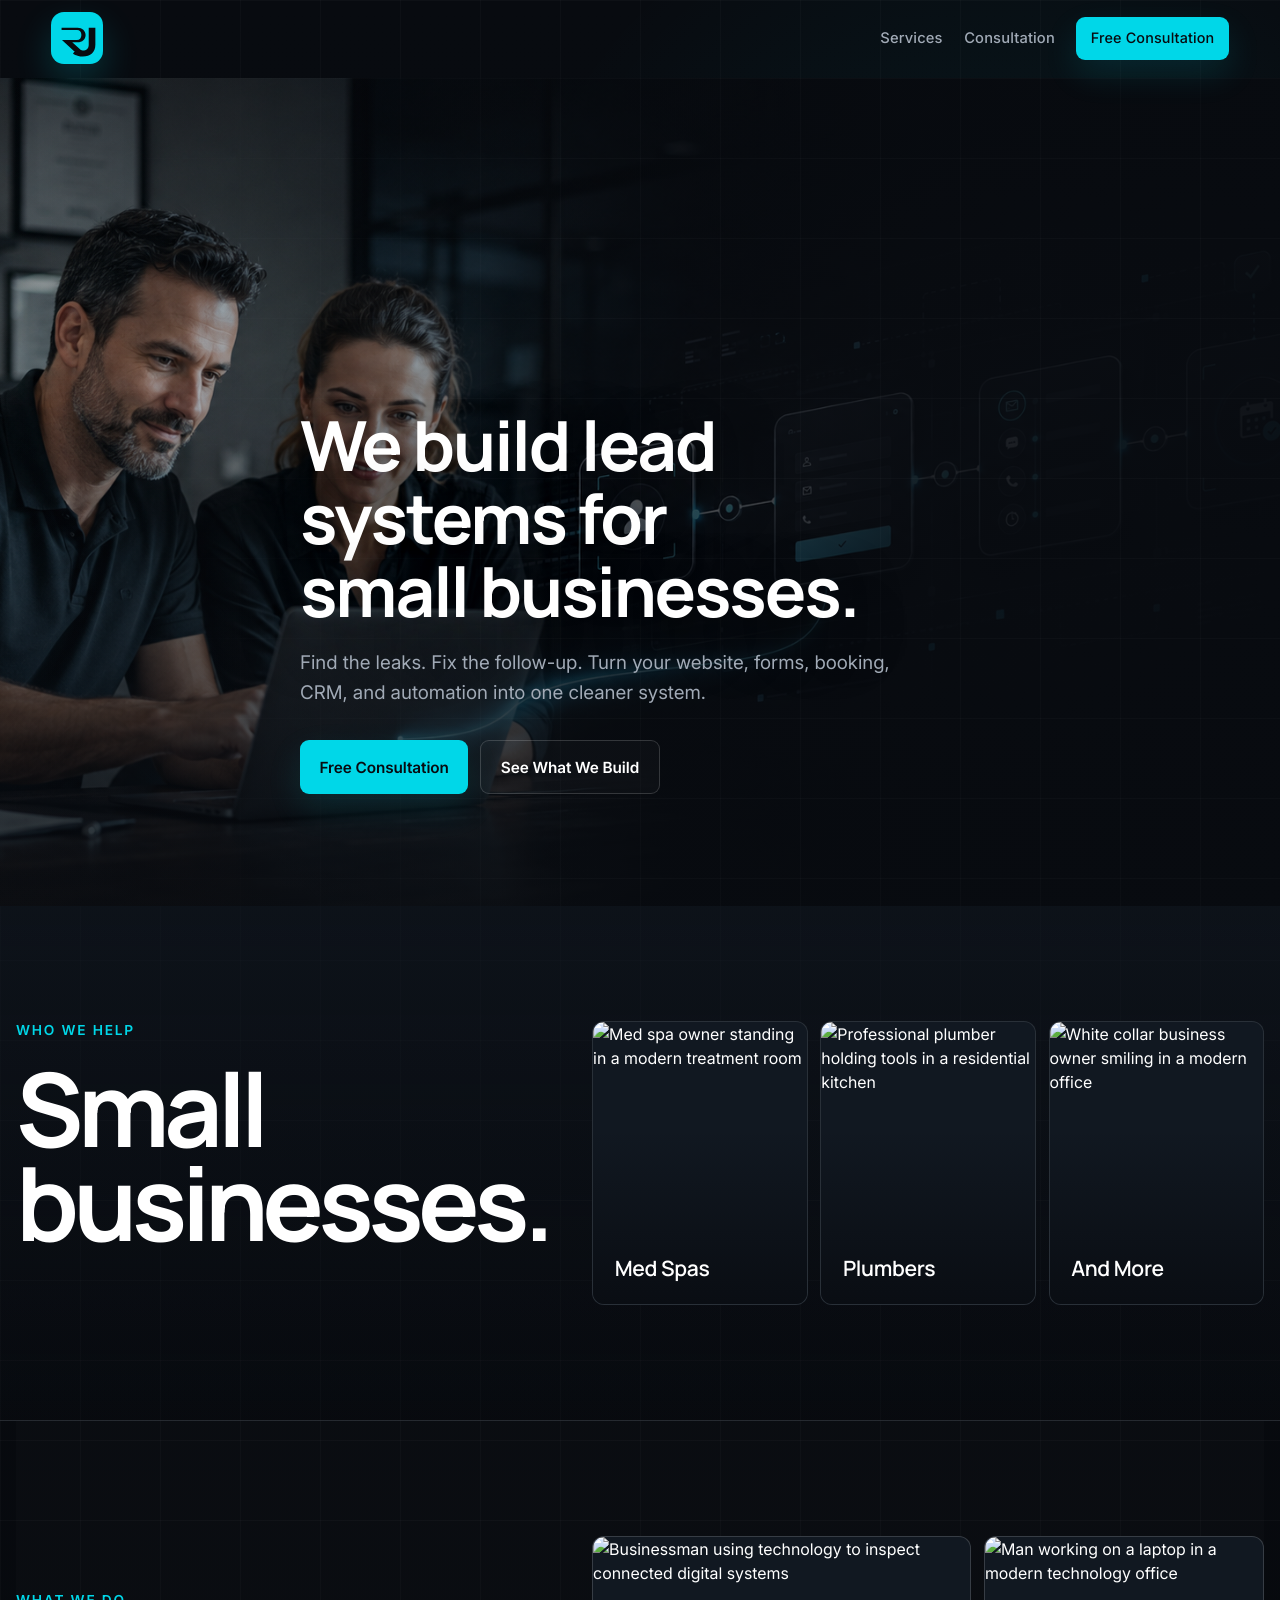
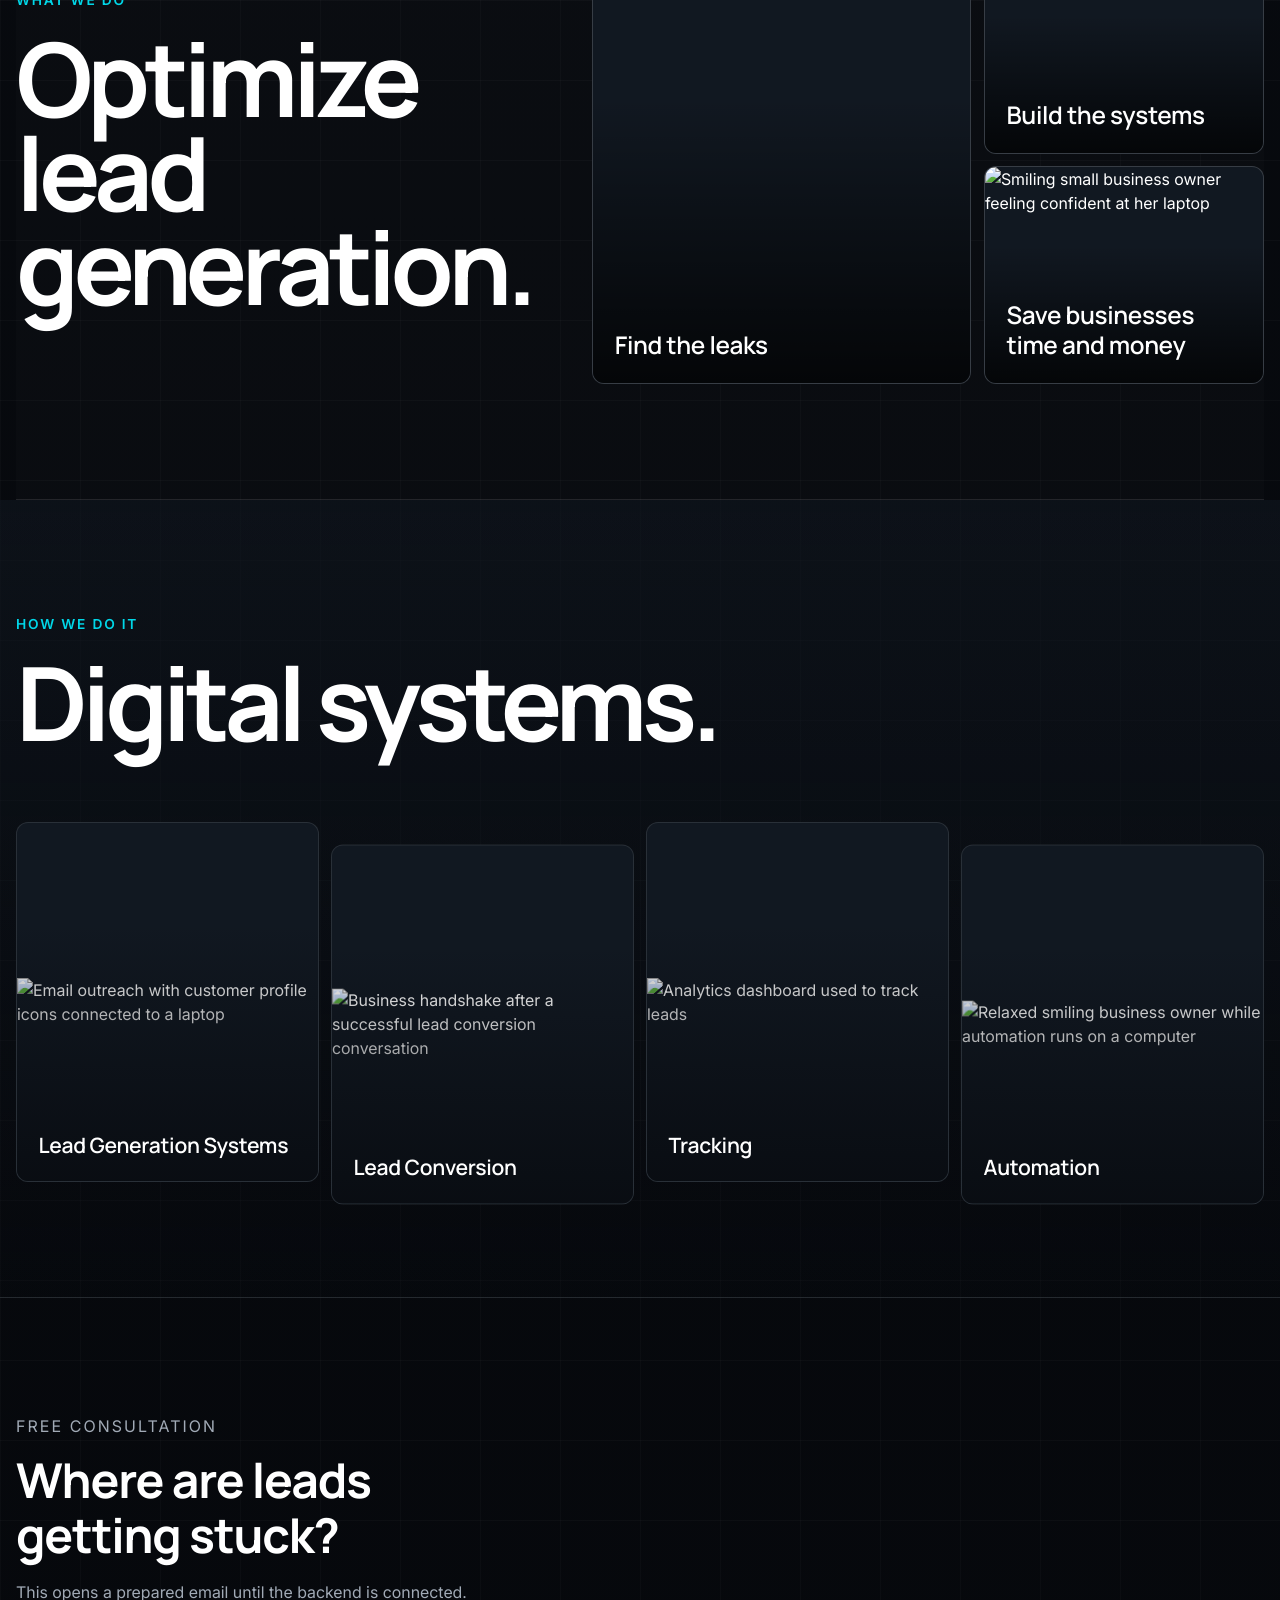
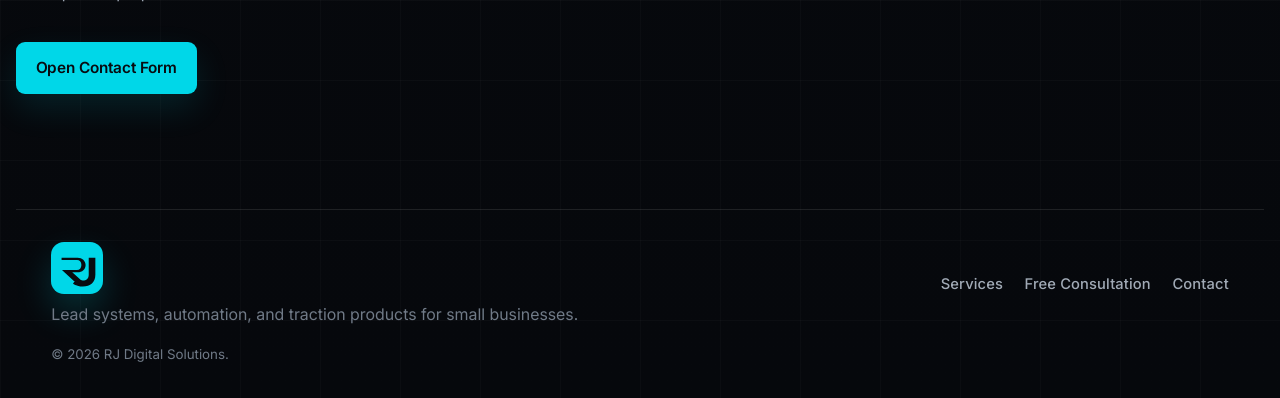
==== commit 252771f3: "Update logo to rounded square cyan mark" ====
--- a/index.html
+++ b/index.html
@@ -27,7 +27,7 @@
     <header class="site-header" data-header>
       <a class="brand" href="#top" aria-label="RJ Digital Solutions home">
         <span class="brand-logo-wrap" aria-hidden="true">
-          <img class="brand-logo" src="assets/rj-digital-solutions-logo-transparent.png" alt="">
+          <img class="brand-logo" src="assets/rj-logo-rounded-square.svg" alt="">
         </span>
         <span class="sr-only">RJ Digital Solutions</span>
       </a>
@@ -246,7 +246,7 @@
       <div>
         <a class="brand" href="#top" aria-label="RJ Digital Solutions home">
           <span class="brand-logo-wrap" aria-hidden="true">
-            <img class="brand-logo" src="assets/rj-digital-solutions-logo-transparent.png" alt="">
+            <img class="brand-logo" src="assets/rj-logo-rounded-square.svg" alt="">
           </span>
           <span class="sr-only">RJ Digital Solutions</span>
         </a>
--- a/styles.css
+++ b/styles.css
@@ -142,19 +142,20 @@
   display: inline-flex;
   align-items: center;
   justify-content: center;
-  width: clamp(118px, 12vw, 154px);
-  height: 44px;
-  border: 1px solid rgba(255, 255, 255, 0.22);
-  border-radius: 10px;
-  background: #ffffff;
-  box-shadow: 0 14px 34px rgba(0, 0, 0, 0.24);
-  padding: 0.28rem 0.55rem;
+  width: 52px;
+  height: 52px;
+  border: 1px solid rgba(0, 215, 232, 0.45);
+  border-radius: 13px;
+  background: var(--cyan);
+  box-shadow: 0 16px 36px rgba(0, 215, 232, 0.2);
+  padding: 0;
+  overflow: hidden;
 }
 
 .brand-logo {
   display: block;
   width: 100%;
-  max-height: 34px;
+  height: 100%;
   object-fit: contain;
 }
 
@@ -1828,8 +1829,8 @@
   }
 
   .brand-logo-wrap {
-    width: 118px;
-    height: 42px;
+    width: 48px;
+    height: 48px;
   }
 
   .menu-toggle {
@@ -2066,9 +2067,8 @@
 
 @media (max-width: 430px) {
   .brand-logo-wrap {
-    width: 108px;
-    height: 40px;
-    padding: 0.25rem 0.48rem;
+    width: 44px;
+    height: 44px;
   }
 
   .capability-strip,
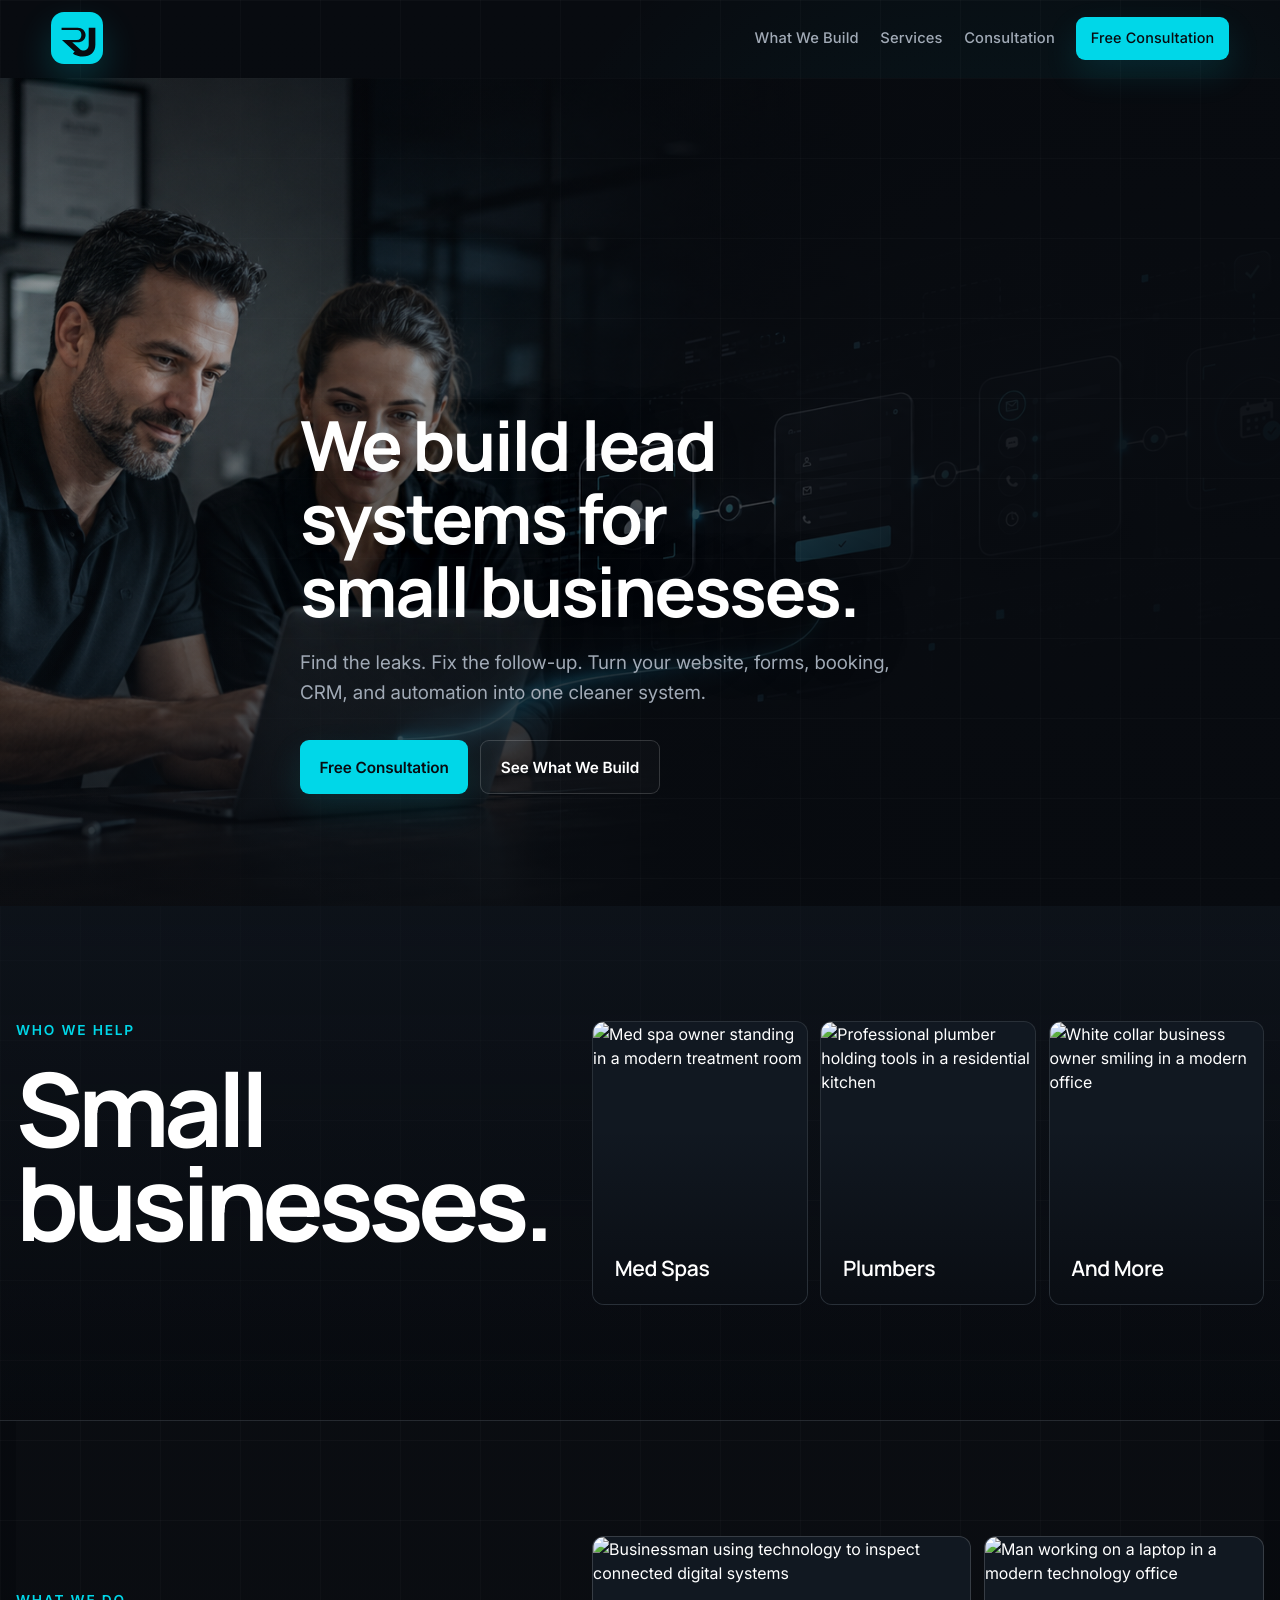
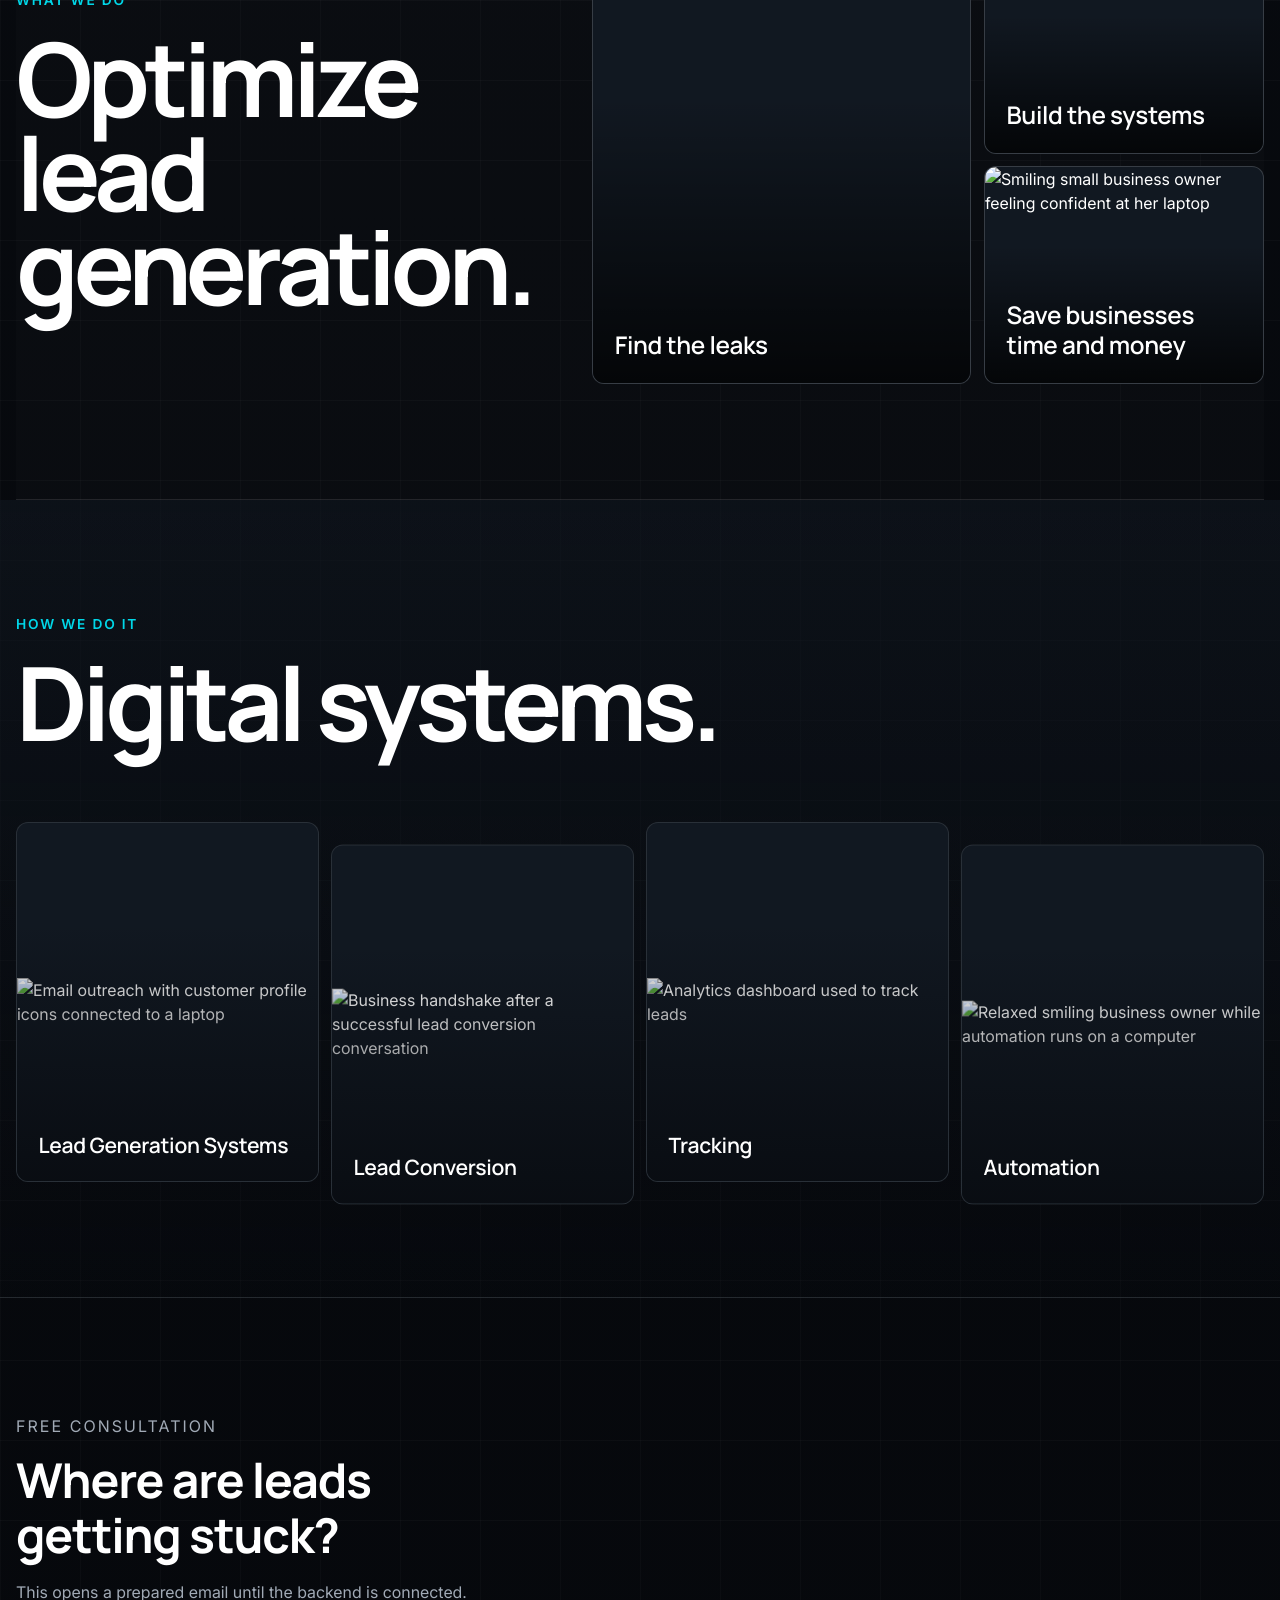
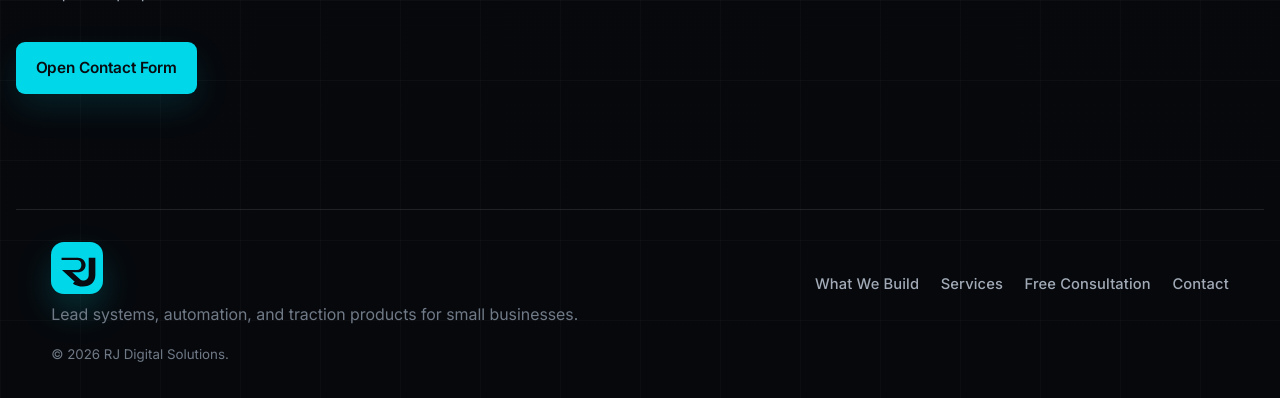
==== commit 13293a84: "Add interactive proof of work page" ====
--- a/index.html
+++ b/index.html
@@ -40,6 +40,7 @@
       </button>
 
       <nav class="site-nav" id="site-nav" aria-label="Main navigation" data-nav>
+        <a href="what-we-build.html">What We Build</a>
         <a href="#services">Services</a>
         <a href="#lead-audit">Consultation</a>
         <a class="nav-cta" href="#lead-audit" data-track="cta_click" data-track-label="header">Free Consultation</a>
@@ -59,7 +60,7 @@
           <p class="hero-lede">Find the leaks. Fix the follow-up. Turn your website, forms, booking, CRM, and automation into one cleaner system.</p>
           <div class="hero-actions" aria-label="Primary actions">
             <a class="button primary" href="#lead-audit" data-track="cta_click" data-track-label="hero">Free Consultation</a>
-            <a class="button secondary" href="#services">See What We Build</a>
+            <a class="button secondary" href="what-we-build.html">See What We Build</a>
           </div>
         </div>
       </section>
@@ -253,6 +254,7 @@
         <p>Lead systems, automation, and traction products for small businesses.</p>
       </div>
       <nav class="footer-links" aria-label="Footer navigation">
+        <a href="what-we-build.html">What We Build</a>
         <a href="#services">Services</a>
         <a href="#lead-audit">Free Consultation</a>
         <a href="mailto:hello@rjdigitalsolutions.com">Contact</a>
--- a/styles.css
+++ b/styles.css
@@ -1701,6 +1701,558 @@
   grid-column: 1 / -1;
 }
 
+.proof-page {
+  background:
+    linear-gradient(rgba(255, 255, 255, 0.022) 1px, transparent 1px),
+    linear-gradient(90deg, rgba(255, 255, 255, 0.018) 1px, transparent 1px),
+    radial-gradient(circle at 24% 16%, rgba(0, 215, 232, 0.09), transparent 28rem),
+    radial-gradient(circle at 84% 34%, rgba(74, 222, 128, 0.045), transparent 22rem),
+    linear-gradient(180deg, var(--bg) 0%, #06080c 100%);
+  background-size: 80px 80px, 80px 80px, auto, auto, auto;
+}
+
+.proof-hero,
+.journey-section,
+.need-section {
+  width: min(var(--max), calc(100% - 2rem));
+  margin: 0 auto;
+}
+
+.proof-hero {
+  display: grid;
+  grid-template-columns: minmax(0, 0.42fr) minmax(0, 1fr);
+  gap: clamp(2rem, 6vw, 5rem);
+  align-items: end;
+  min-height: 48vh;
+  padding: clamp(6rem, 12vw, 9rem) 0 clamp(2.4rem, 5vw, 4rem);
+}
+
+.proof-hero h1 {
+  max-width: 960px;
+  margin-bottom: 1rem;
+  font-size: clamp(3.1rem, 7.2vw, 6.6rem);
+}
+
+.proof-hero .hero-lede {
+  max-width: 850px;
+}
+
+.journey-section,
+.need-section {
+  border-bottom: 1px solid var(--line);
+  padding: clamp(3.5rem, 7vw, 6.5rem) 0;
+}
+
+.journey-heading {
+  display: grid;
+  grid-template-columns: minmax(0, 0.72fr) minmax(0, 1fr);
+  gap: clamp(1.5rem, 5vw, 4rem);
+  align-items: end;
+  margin-bottom: clamp(2rem, 5vw, 4rem);
+}
+
+.journey-heading h2 {
+  max-width: 620px;
+  margin-bottom: 0;
+}
+
+.journey-heading p:not(.eyebrow),
+.need-copy p {
+  max-width: 680px;
+  margin: 0;
+  color: var(--muted);
+  font-size: var(--body-size);
+  line-height: 1.65;
+}
+
+.journey-shell {
+  position: relative;
+  border: 1px solid var(--line);
+  border-radius: 18px;
+  background:
+    linear-gradient(rgba(255, 255, 255, 0.035) 1px, transparent 1px),
+    linear-gradient(90deg, rgba(255, 255, 255, 0.024) 1px, transparent 1px),
+    radial-gradient(circle at 50% 14%, rgba(0, 215, 232, 0.105), transparent 26rem),
+    rgba(12, 17, 24, 0.78);
+  background-size: 68px 68px, 68px 68px, auto, auto;
+  box-shadow: inset 0 0 0 1px rgba(255, 255, 255, 0.025), 0 28px 90px rgba(0, 0, 0, 0.22);
+  padding: clamp(1rem, 3vw, 1.45rem);
+}
+
+.journey-flow {
+  position: relative;
+  display: grid;
+  grid-template-columns: repeat(6, minmax(0, 1fr));
+  gap: 0;
+  padding: clamp(1rem, 3vw, 1.35rem) 0 clamp(1.6rem, 4vw, 2.4rem);
+}
+
+.journey-flow::before {
+  position: absolute;
+  left: 7%;
+  right: 7%;
+  top: clamp(4rem, 7.7vw, 5.4rem);
+  height: 1px;
+  background: linear-gradient(90deg, transparent, rgba(0, 215, 232, 0.2), rgba(0, 215, 232, 0.72), rgba(0, 215, 232, 0.2), transparent);
+  content: "";
+}
+
+.journey-stage {
+  position: relative;
+  display: grid;
+  justify-items: center;
+  gap: 0.68rem;
+  min-width: 0;
+  border: 0;
+  background: transparent;
+  color: var(--text);
+  padding: 0.5rem;
+  text-align: center;
+  cursor: pointer;
+}
+
+.journey-stage::after {
+  position: absolute;
+  right: -7px;
+  top: clamp(3.55rem, 7vw, 4.95rem);
+  z-index: 2;
+  width: 13px;
+  height: 13px;
+  border-top: 1px solid var(--cyan-line);
+  border-right: 1px solid var(--cyan-line);
+  opacity: 0.55;
+  transform: rotate(45deg);
+  transition: opacity 180ms ease, transform 180ms ease;
+  content: "";
+}
+
+.journey-stage:last-child::after {
+  display: none;
+}
+
+.journey-stage.active::after,
+.journey-stage:hover::after,
+.journey-stage:focus-visible::after {
+  opacity: 1;
+  transform: translateX(3px) rotate(45deg);
+}
+
+.stage-index {
+  color: var(--dim);
+  font-family: var(--font-display);
+  font-size: 0.9rem;
+  font-weight: 700;
+}
+
+.stage-orbit {
+  position: relative;
+  z-index: 1;
+  display: grid;
+  width: clamp(62px, 7vw, 84px);
+  height: clamp(62px, 7vw, 84px);
+  place-items: center;
+  border: 1px solid var(--line);
+  border-radius: 20px;
+  background:
+    radial-gradient(circle at 50% 50%, rgba(0, 215, 232, 0.18), transparent 44%),
+    rgba(8, 11, 16, 0.86);
+  box-shadow: inset 0 0 0 1px rgba(255, 255, 255, 0.025);
+  transition: border-color 180ms ease, box-shadow 180ms ease, transform 180ms ease;
+}
+
+.stage-orbit::before,
+.stage-orbit::after {
+  position: absolute;
+  border-radius: 999px;
+  content: "";
+}
+
+.stage-orbit::before {
+  width: 34%;
+  height: 34%;
+  background: var(--cyan);
+  box-shadow: 0 0 24px rgba(0, 215, 232, 0.34);
+}
+
+.stage-orbit::after {
+  inset: 12px;
+  border: 1px solid rgba(0, 215, 232, 0.28);
+}
+
+.stage-orbit.trust::before {
+  border-radius: 7px;
+}
+
+.stage-orbit.capture::before {
+  width: 42%;
+  height: 20%;
+  border-radius: 999px;
+}
+
+.stage-orbit.convert::before {
+  width: 26%;
+  height: 44%;
+  border-radius: 999px 999px 7px 7px;
+}
+
+.stage-orbit.deliver::before {
+  width: 44%;
+  height: 44%;
+  border-radius: 10px;
+  background:
+    linear-gradient(90deg, transparent 46%, #080b10 47%, #080b10 53%, transparent 54%),
+    linear-gradient(transparent 46%, #080b10 47%, #080b10 53%, transparent 54%),
+    var(--cyan);
+}
+
+.stage-orbit.retain::before {
+  width: 38%;
+  height: 38%;
+  border: 2px solid var(--cyan);
+  background: transparent;
+}
+
+.journey-stage strong {
+  max-width: 118px;
+  font-family: var(--font-display);
+  font-size: clamp(0.98rem, 1.2vw, 1.1rem);
+  font-weight: 700;
+  line-height: 1.15;
+}
+
+.journey-stage small {
+  min-height: 3.2em;
+  max-width: 150px;
+  color: var(--dim);
+  font-size: 0.74rem;
+  font-weight: 500;
+  line-height: 1.45;
+}
+
+.journey-stage.active .stage-orbit,
+.journey-stage:hover .stage-orbit,
+.journey-stage:focus-visible .stage-orbit {
+  border-color: var(--cyan-line);
+  box-shadow: 0 0 40px rgba(0, 215, 232, 0.14), inset 0 0 0 1px rgba(0, 215, 232, 0.12);
+  transform: translateY(-3px);
+}
+
+.journey-stage.featured .stage-orbit {
+  border-color: rgba(74, 222, 128, 0.42);
+  background:
+    radial-gradient(circle at 50% 50%, rgba(74, 222, 128, 0.15), transparent 44%),
+    rgba(8, 11, 16, 0.88);
+}
+
+.stage-tooltip {
+  position: absolute;
+  left: 50%;
+  top: 100%;
+  z-index: 8;
+  display: grid;
+  min-width: 230px;
+  gap: 0.5rem;
+  border: 1px solid rgba(0, 215, 232, 0.28);
+  border-radius: 12px;
+  background: #05070b;
+  box-shadow: 0 26px 80px rgba(0, 0, 0, 0.72);
+  opacity: 0;
+  padding: 0.95rem;
+  pointer-events: none;
+  text-align: left;
+  transform: translate(-50%, 10px);
+  transition: opacity 160ms ease, transform 160ms ease;
+}
+
+.stage-tooltip b {
+  color: var(--cyan);
+  font-size: 0.76rem;
+  letter-spacing: 0.12em;
+  text-transform: uppercase;
+}
+
+.stage-tooltip span {
+  color: var(--soft-text);
+  font-size: 0.88rem;
+}
+
+.stage-tooltip em {
+  color: var(--cyan);
+  font-size: 0.88rem;
+  font-style: normal;
+  font-weight: 700;
+}
+
+.journey-stage:hover .stage-tooltip,
+.journey-stage:focus-visible .stage-tooltip {
+  opacity: 1;
+  transform: translate(-50%, 0);
+}
+
+.stage-detail-panel {
+  display: grid;
+  grid-template-columns: minmax(0, 0.92fr) minmax(0, 1.08fr);
+  gap: clamp(1rem, 3vw, 1.3rem);
+  border-top: 1px solid var(--line);
+  padding-top: clamp(1rem, 3vw, 1.4rem);
+}
+
+.stage-detail-copy,
+.project-card,
+.solution-picker a {
+  border: 1px solid var(--line);
+  border-radius: 14px;
+  background: rgba(8, 11, 16, 0.62);
+}
+
+.stage-detail-copy {
+  display: grid;
+  align-content: start;
+  gap: 1rem;
+  padding: clamp(1rem, 3vw, 1.35rem);
+}
+
+.stage-number {
+  color: rgba(255, 255, 255, 0.26);
+  font-family: var(--font-display);
+  font-size: clamp(2.6rem, 5vw, 4.4rem);
+  font-weight: 700;
+  line-height: 0.9;
+}
+
+.stage-detail-copy h3 {
+  margin: 0;
+  font-size: clamp(2rem, 3.6vw, 3.2rem);
+}
+
+.stage-detail-copy p {
+  max-width: 680px;
+  margin: 0;
+  color: var(--muted);
+  font-size: var(--body-size);
+  line-height: 1.65;
+}
+
+.stage-detail-copy strong {
+  display: block;
+  border-left: 2px solid rgba(74, 222, 128, 0.72);
+  color: var(--soft-text);
+  font-family: var(--font-display);
+  font-size: clamp(1rem, 1.5vw, 1.2rem);
+  padding-left: 0.9rem;
+}
+
+.detail-columns {
+  display: grid;
+  grid-template-columns: repeat(2, minmax(0, 1fr));
+  gap: 1rem;
+}
+
+.detail-columns h4,
+.project-card h4 {
+  margin: 0 0 0.65rem;
+  color: var(--soft-text);
+  font-family: var(--font-display);
+  font-size: 1rem;
+}
+
+.detail-columns ul {
+  display: grid;
+  gap: 0.52rem;
+  margin: 0;
+  padding: 0;
+  list-style: none;
+}
+
+.detail-columns li {
+  position: relative;
+  color: var(--muted);
+  font-size: 0.92rem;
+  padding-left: 0.9rem;
+}
+
+.detail-columns li::before {
+  position: absolute;
+  left: 0;
+  top: 0.65em;
+  width: 5px;
+  height: 5px;
+  border-radius: 99px;
+  background: var(--cyan);
+  content: "";
+}
+
+.proof-card-grid {
+  display: grid;
+  grid-template-columns: repeat(3, minmax(0, 1fr));
+  gap: 0.75rem;
+}
+
+.project-card {
+  display: grid;
+  align-content: start;
+  gap: 0.95rem;
+  min-height: 100%;
+  padding: 0.95rem;
+  transition: border-color 180ms ease, transform 180ms ease, background 180ms ease;
+}
+
+.project-card:hover,
+.project-card:focus-within {
+  border-color: var(--line-strong);
+  background: rgba(17, 24, 33, 0.72);
+  transform: translateY(-2px);
+}
+
+.project-visual {
+  position: relative;
+  min-height: 132px;
+  overflow: hidden;
+  border: 1px solid var(--line);
+  border-radius: 12px;
+  background:
+    linear-gradient(rgba(255, 255, 255, 0.04) 1px, transparent 1px),
+    linear-gradient(90deg, rgba(255, 255, 255, 0.03) 1px, transparent 1px),
+    radial-gradient(circle at 76% 28%, rgba(0, 215, 232, 0.16), transparent 8rem),
+    var(--surface-2);
+  background-size: 28px 28px, 28px 28px, auto, auto;
+}
+
+.project-visual span {
+  position: absolute;
+  left: 1rem;
+  right: 1rem;
+  height: 10px;
+  border-radius: 999px;
+  background: rgba(255, 255, 255, 0.18);
+}
+
+.project-visual span:nth-child(1) {
+  top: 1rem;
+  width: 54%;
+}
+
+.project-visual span:nth-child(2) {
+  top: 2.25rem;
+  width: 72%;
+}
+
+.project-visual span:nth-child(3) {
+  left: auto;
+  right: 1rem;
+  bottom: 1rem;
+  width: 38%;
+  height: 34px;
+  border-radius: 10px;
+  background: var(--cyan);
+}
+
+.project-card p,
+.project-card dd {
+  margin: 0;
+  color: var(--muted);
+  font-size: 0.9rem;
+  line-height: 1.55;
+}
+
+.project-card dl {
+  margin: 0;
+}
+
+.project-card dt {
+  margin-bottom: 0.32rem;
+  color: var(--cyan);
+  font-size: 0.72rem;
+  font-weight: 700;
+  letter-spacing: 0.12em;
+  text-transform: uppercase;
+}
+
+.tag-list {
+  display: flex;
+  flex-wrap: wrap;
+  gap: 0.4rem;
+}
+
+.tag-list span {
+  border: 1px solid var(--line);
+  border-radius: 999px;
+  color: var(--soft-text);
+  font-size: 0.74rem;
+  font-weight: 600;
+  padding: 0.32rem 0.5rem;
+}
+
+.project-card a {
+  color: var(--cyan);
+  font-size: 0.9rem;
+  font-weight: 700;
+  text-decoration: none;
+}
+
+.project-card a:hover {
+  color: var(--cyan-hover);
+}
+
+.need-section {
+  display: grid;
+  grid-template-columns: minmax(0, 0.42fr) minmax(0, 1fr);
+  gap: clamp(2rem, 6vw, 5rem);
+  align-items: start;
+}
+
+.need-copy {
+  position: sticky;
+  top: 110px;
+}
+
+.solution-picker {
+  display: grid;
+  grid-template-columns: repeat(3, minmax(0, 1fr));
+  gap: 0.7rem;
+}
+
+.solution-picker a {
+  display: flex;
+  align-items: center;
+  justify-content: space-between;
+  gap: 1rem;
+  min-height: 74px;
+  color: var(--text);
+  padding: 1rem;
+  text-decoration: none;
+  transition: border-color 180ms ease, background 180ms ease, transform 180ms ease;
+}
+
+.solution-picker a:hover,
+.solution-picker a:focus-visible {
+  border-color: var(--cyan-line);
+  background: rgba(0, 215, 232, 0.06);
+  transform: translateY(-2px);
+}
+
+.solution-picker span {
+  font-family: var(--font-display);
+  font-weight: 700;
+  line-height: 1.2;
+}
+
+.solution-picker small {
+  color: var(--cyan);
+  font-size: 0.8rem;
+  font-weight: 700;
+  white-space: nowrap;
+}
+
+.proof-final {
+  margin-top: clamp(3.5rem, 7vw, 6rem);
+  margin-bottom: clamp(3.5rem, 7vw, 6rem);
+}
+
+.proof-final .hero-actions {
+  justify-content: center;
+}
+
 .reveal {
   opacity: 1;
   transform: translateY(0);
@@ -1819,6 +2371,35 @@
   .photo-panel-grid {
     grid-template-columns: 1fr;
     grid-template-rows: none;
+  }
+
+  .proof-hero,
+  .journey-heading,
+  .stage-detail-panel,
+  .need-section {
+    grid-template-columns: 1fr;
+  }
+
+  .need-copy {
+    position: static;
+  }
+
+  .journey-flow {
+    grid-template-columns: repeat(3, minmax(0, 1fr));
+    row-gap: 1rem;
+  }
+
+  .journey-flow::before {
+    display: none;
+  }
+
+  .journey-stage::after {
+    display: none;
+  }
+
+  .proof-card-grid,
+  .solution-picker {
+    grid-template-columns: repeat(2, minmax(0, 1fr));
   }
 }
 
@@ -2063,6 +2644,88 @@
     flex-direction: column;
     gap: 0.75rem;
   }
+
+  .proof-hero {
+    min-height: auto;
+    padding-top: 5rem;
+  }
+
+  .proof-hero h1 {
+    font-size: clamp(2.6rem, 12vw, 3.5rem);
+  }
+
+  .journey-shell {
+    padding: 0.9rem;
+  }
+
+  .journey-flow {
+    display: grid;
+    grid-template-columns: 1fr;
+    gap: 0;
+    padding: 0.25rem 0 1rem;
+  }
+
+  .journey-flow::after {
+    position: absolute;
+    left: 2.25rem;
+    top: 1.5rem;
+    bottom: 1.5rem;
+    width: 1px;
+    background: linear-gradient(var(--cyan-line), var(--line-strong));
+    content: "";
+  }
+
+  .journey-stage {
+    grid-template-columns: 54px 1fr;
+    justify-items: start;
+    gap: 0.4rem 0.85rem;
+    min-height: 112px;
+    padding: 0.85rem 0.45rem;
+    text-align: left;
+  }
+
+  .stage-index {
+    grid-column: 2;
+    grid-row: 1;
+  }
+
+  .stage-orbit {
+    grid-column: 1;
+    grid-row: 1 / span 3;
+    width: 54px;
+    height: 54px;
+    border-radius: 15px;
+  }
+
+  .journey-stage strong,
+  .journey-stage small {
+    grid-column: 2;
+    max-width: none;
+  }
+
+  .journey-stage small {
+    min-height: auto;
+  }
+
+  .stage-tooltip {
+    position: static;
+    grid-column: 2;
+    min-width: 0;
+    width: 100%;
+    opacity: 1;
+    transform: none;
+    display: none;
+  }
+
+  .journey-stage.active .stage-tooltip {
+    display: grid;
+  }
+
+  .detail-columns,
+  .proof-card-grid,
+  .solution-picker {
+    grid-template-columns: 1fr;
+  }
 }
 
 @media (max-width: 430px) {
@@ -2092,4 +2755,16 @@
     width: 58px;
     height: 58px;
   }
-}
+
+  .proof-hero,
+  .journey-section,
+  .need-section {
+    width: min(var(--max), calc(100% - 1.25rem));
+  }
+
+  .project-card,
+  .stage-detail-copy,
+  .solution-picker a {
+    border-radius: 12px;
+  }
+}
